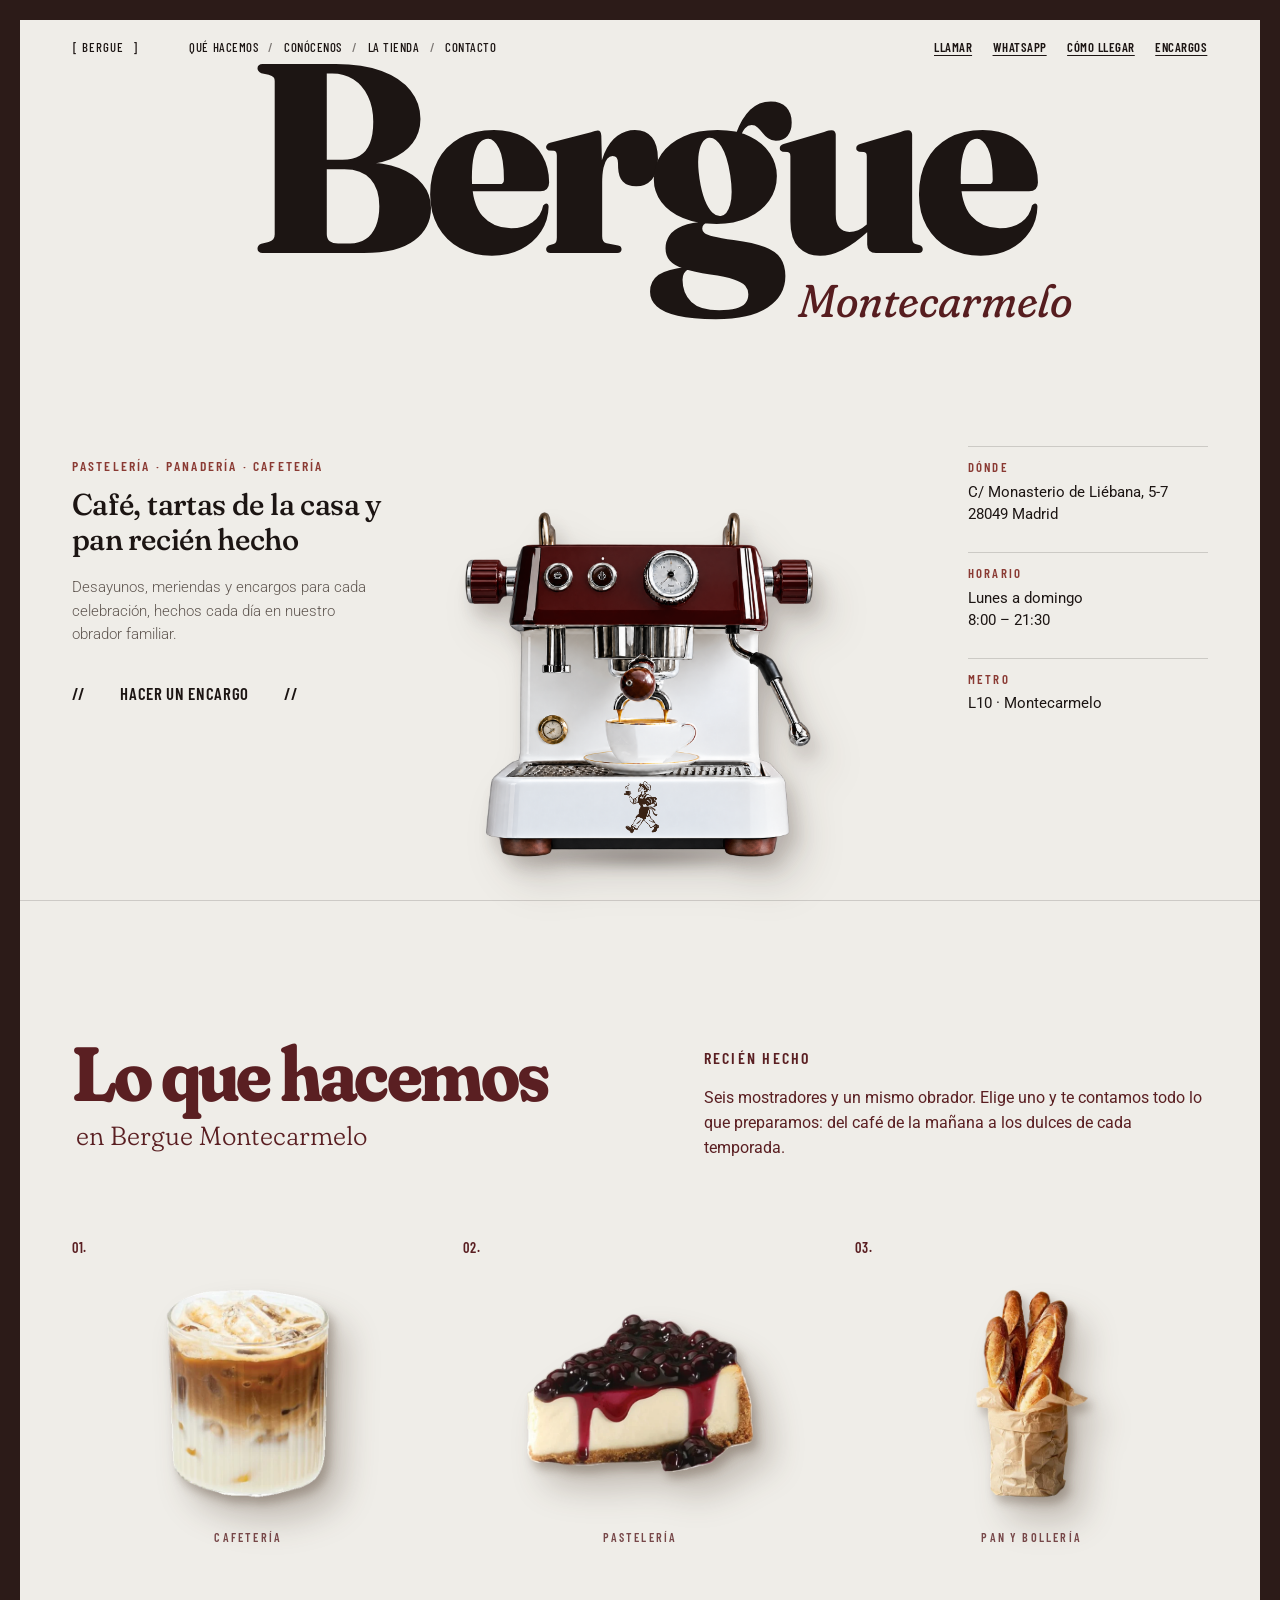
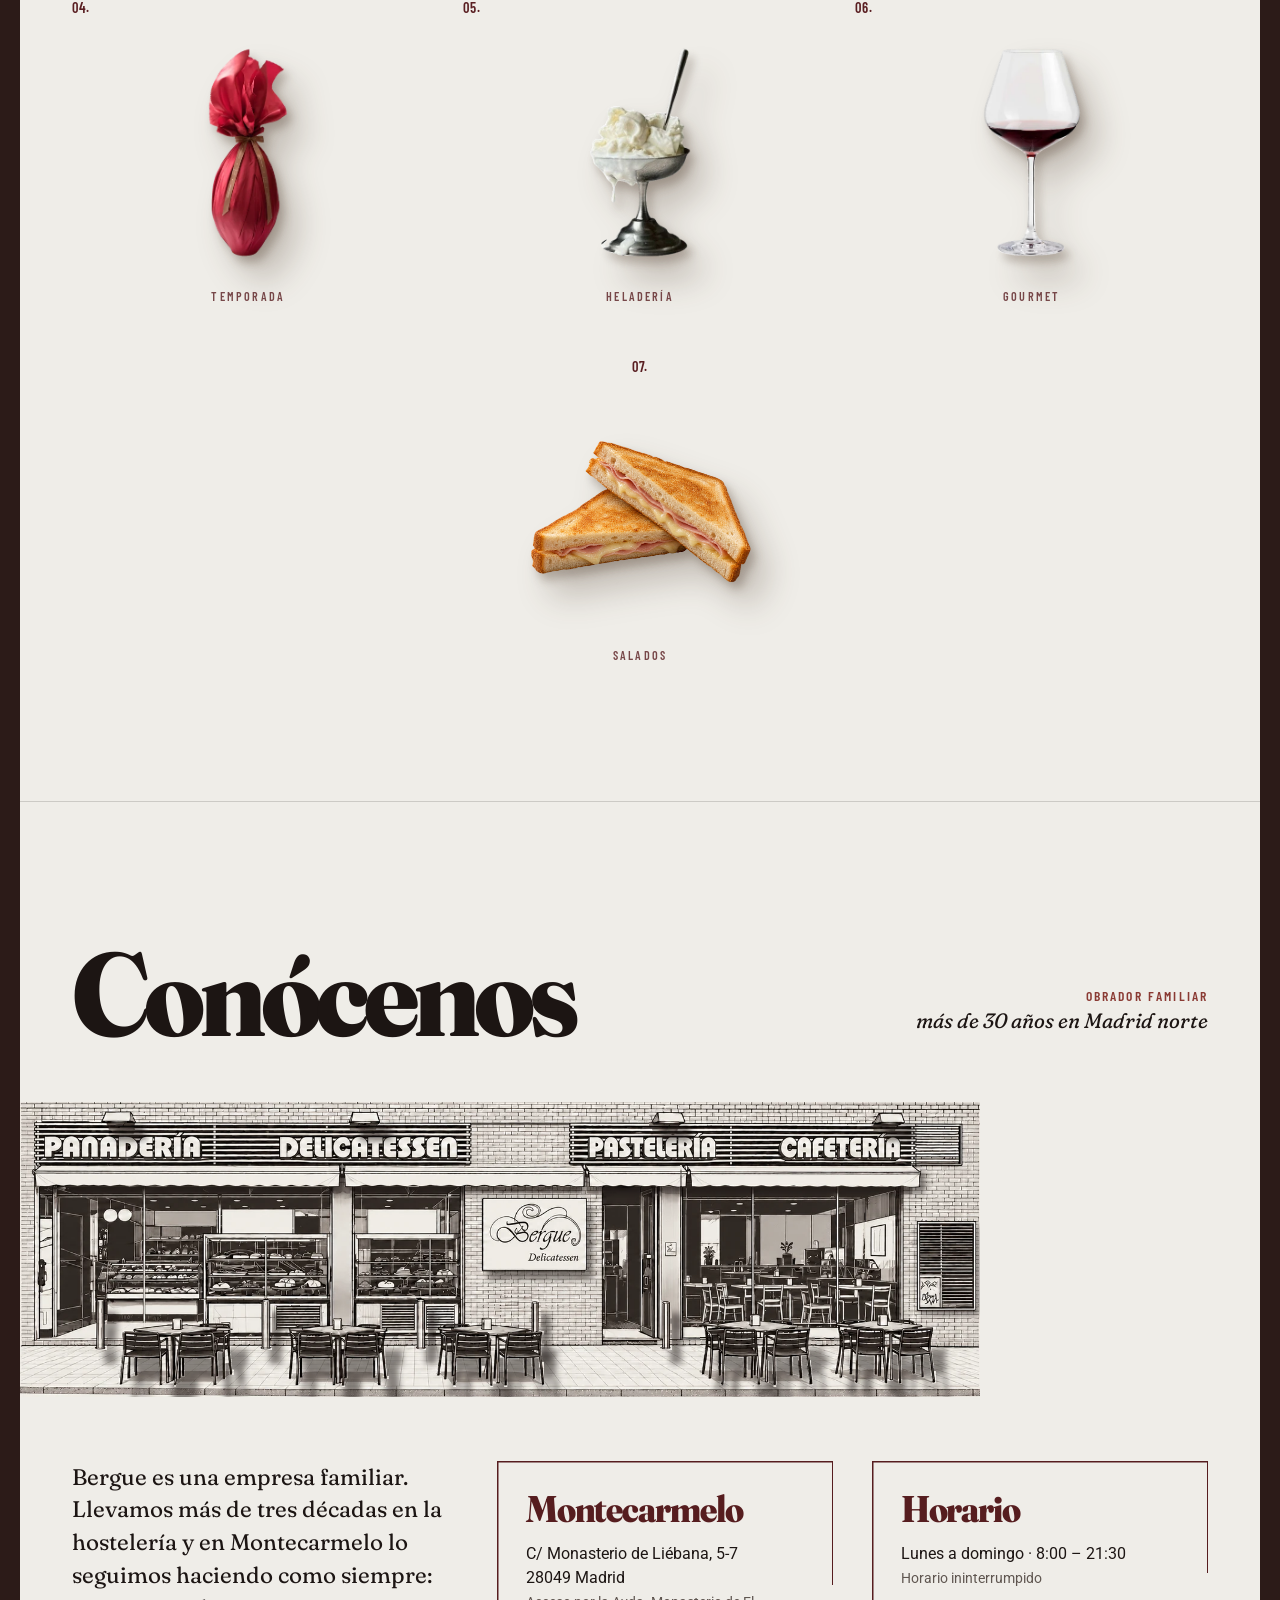
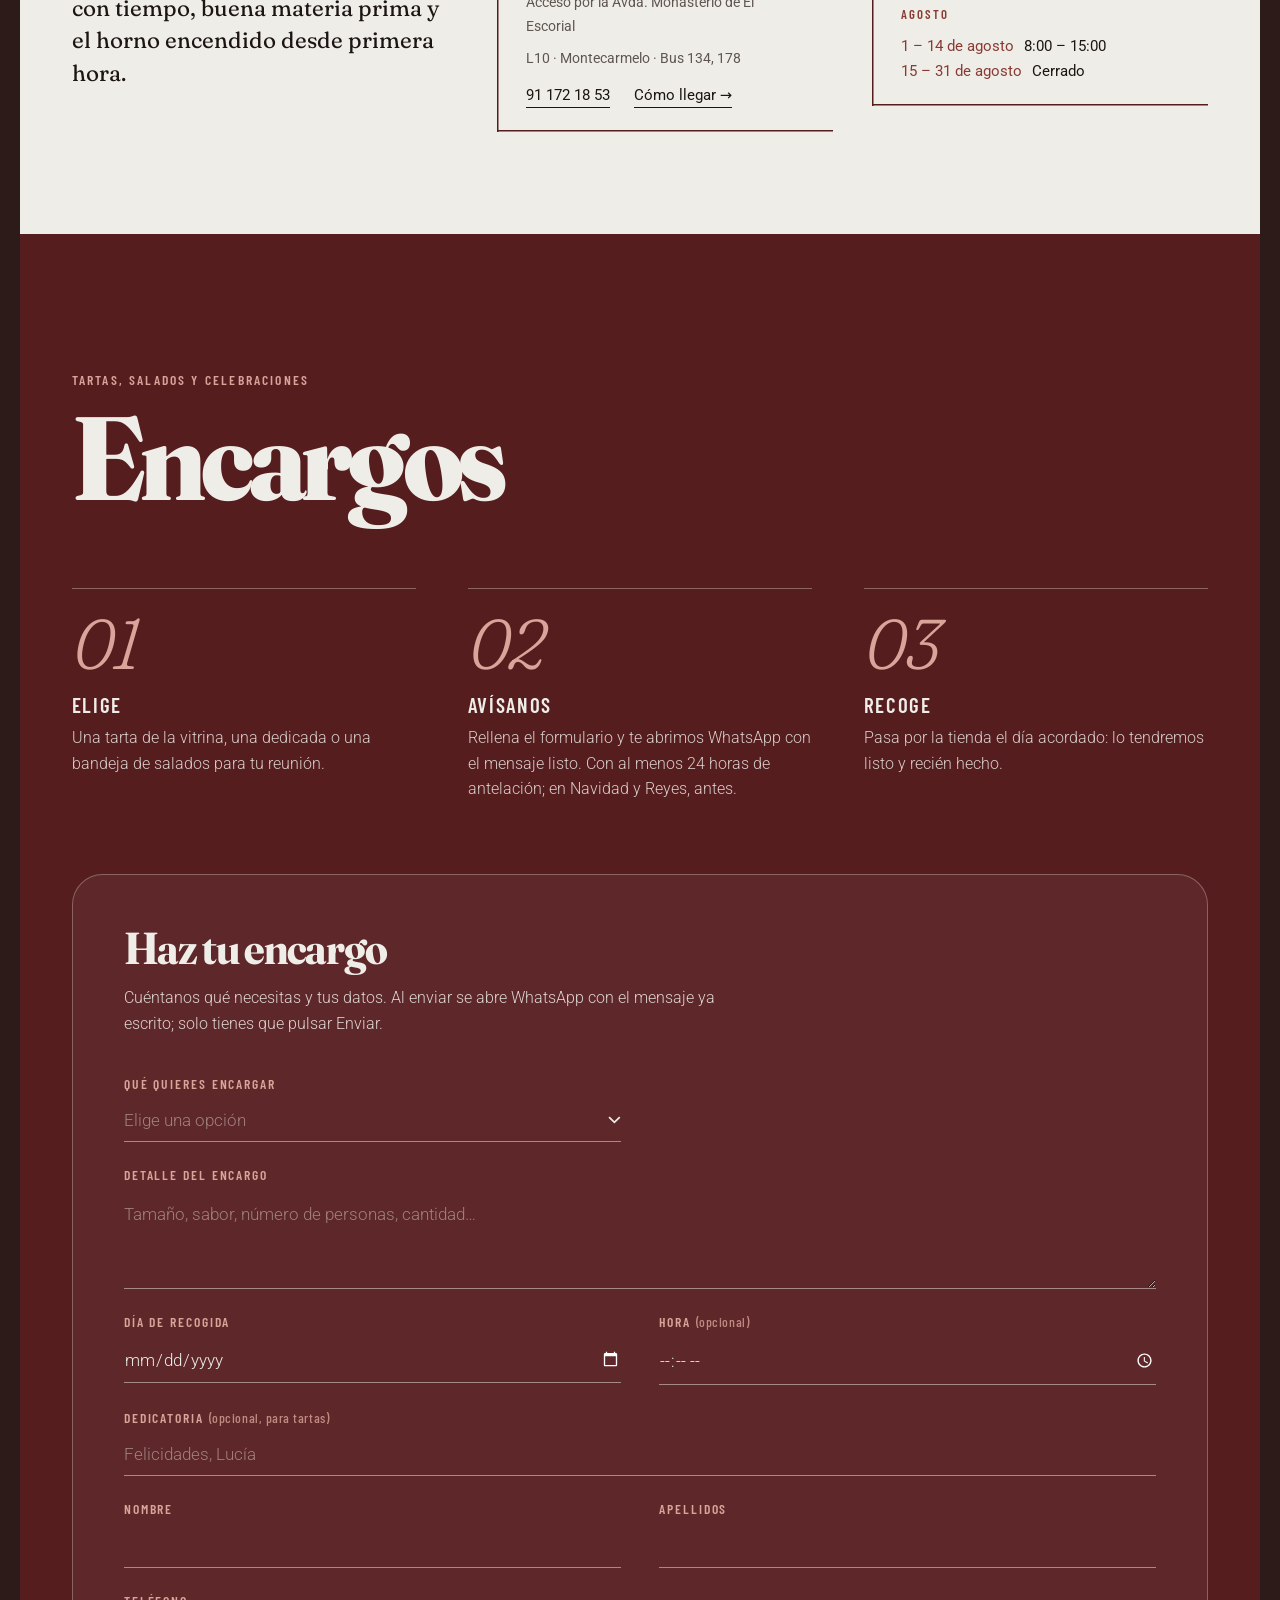
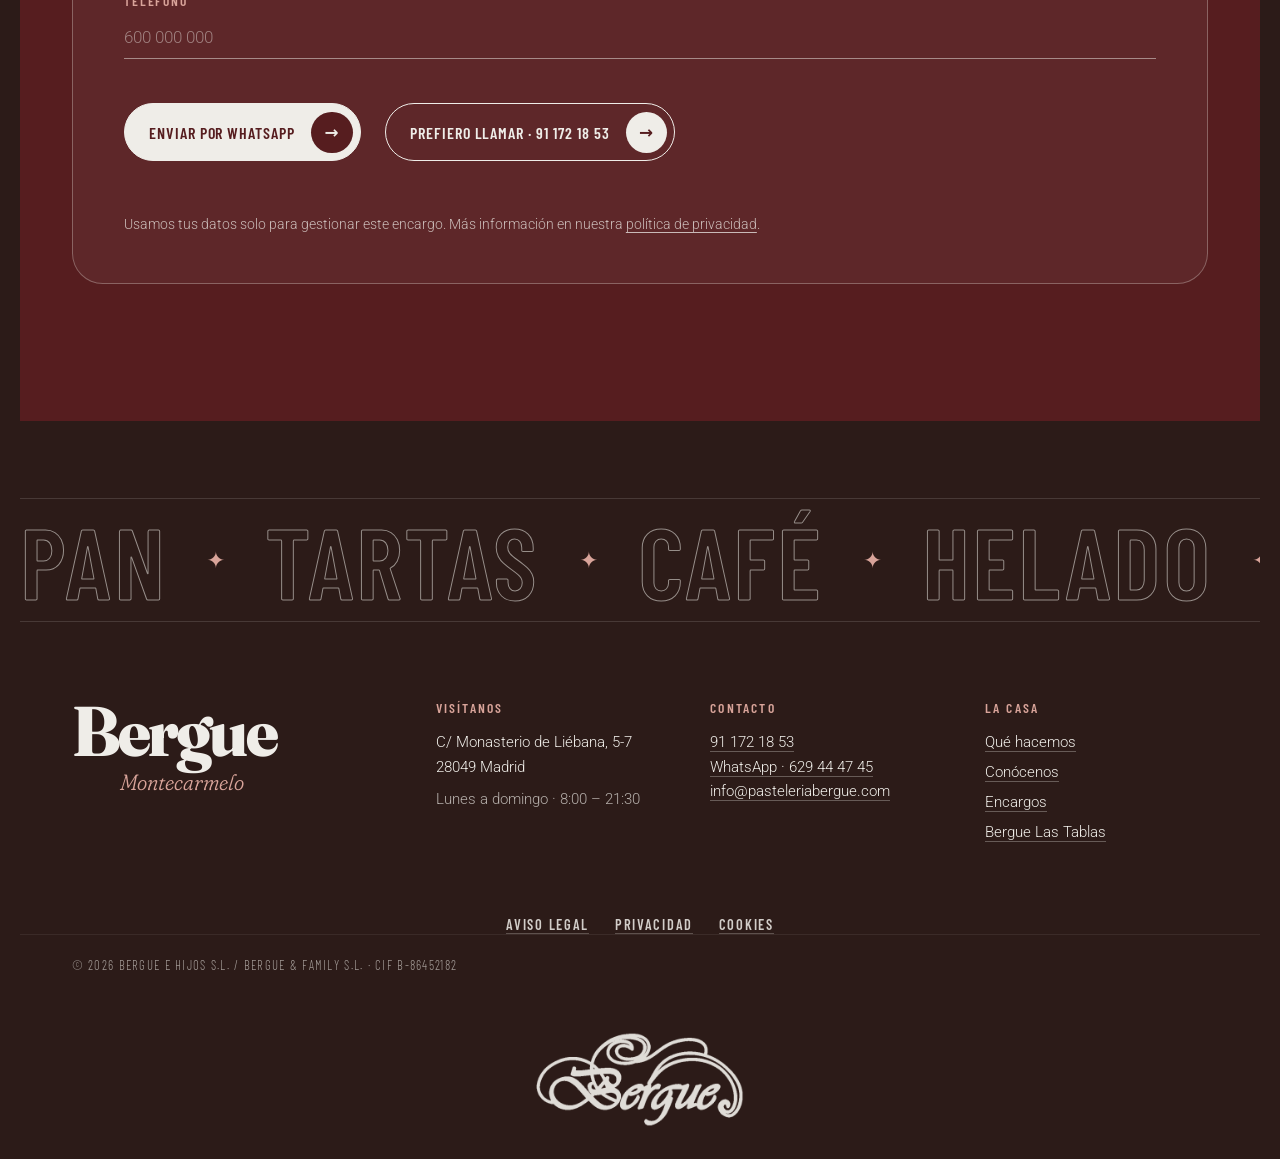
==== index.html @ f66f055c "fix: "Encargar →" en su propia línea para que no se solape con los nombres de la carta Co-Authored-B" ====
<!doctype html>
<html lang="es">
<head>
  <meta charset="utf-8" />
  <meta name="viewport" content="width=device-width, initial-scale=1, viewport-fit=cover" />
  <title>Bergue Montecarmelo · Pastelería, panadería y cafetería</title>
  <meta name="description" content="Pastelería, panadería y cafetería Bergue en Montecarmelo (Madrid). Café, tartas por encargo, heladería, salados y productos de temporada." />
  <meta name="theme-color" content="#2c1b18" />
  <link rel="icon" href="assets/favicon.svg" type="image/svg+xml" />
  <link rel="preload" as="image" href="assets/img/cafetera-mandos-finos.png" fetchpriority="high" />
  <link rel="preconnect" href="https://fonts.googleapis.com" />
  <link rel="preconnect" href="https://fonts.gstatic.com" crossorigin />
  <link href="https://fonts.googleapis.com/css2?family=Barlow+Condensed:wght@500;600&family=Fraunces:ital,opsz,wght,SOFT,WONK@0,9..144,300..900,0..100,0..1;1,9..144,300..900,0..100,0..1&family=Roboto:wght@300;400;500&display=swap" rel="stylesheet" />
  <link rel="stylesheet" href="css/base.css?v=37" />
  <link rel="stylesheet" href="css/hero.css?v=43" />
  <link rel="stylesheet" href="css/hero-cafetera.css?v=4" />
  <link rel="stylesheet" href="css/oferta.css?v=59" />
  <link rel="stylesheet" href="css/conocenos.css?v=37" />
  <link rel="stylesheet" href="css/pie.css?v=39" />
  <link rel="stylesheet" href="css/encargo.css?v=41" />
  <link rel="stylesheet" href="css/catalogos.css?v=1" />
  <meta property="og:type" content="website" />
  <meta property="og:locale" content="es_ES" />
  <meta property="og:title" content="Bergue Montecarmelo · Pastelería, panadería y cafetería" />
  <meta property="og:description" content="Pastelería, panadería y cafetería Bergue en Montecarmelo (Madrid). Café, tartas por encargo, heladería, salados y productos de temporada." />
  <meta property="og:site_name" content="Bergue Montecarmelo" />
  <script type="application/ld+json">{"@context":"https://schema.org","@type":"Bakery","name":"Bergue Montecarmelo","telephone":"+34911721853","address":{"@type":"PostalAddress","streetAddress":"Calle Monasterio de Liébana, 5-7","postalCode":"28049","addressLocality":"Madrid","addressCountry":"ES"},"openingHours":["Mo-Su 08:00-21:30"]}</script>
</head>
<body>
  <a class="saltar" href="#contenido">Saltar al contenido</a>

  <!-- Barra superior: al bajar se convierte en una cápsula de cristal (nav.js) -->
  <header class="cabecera" data-cabecera>
    <a class="cabecera__marca" href="#inicio" aria-label="Bergue Montecarmelo, inicio">
      <span class="cabecera__corchete" aria-hidden="true">[</span>
      Bergue<span class="cabecera__sede"> Montecarmelo</span>
      <span class="cabecera__corchete" aria-hidden="true">]</span>
    </a>

    <nav class="cabecera__nav" aria-label="Principal">
      <ul>
        <li><a href="#carta" data-enlace="carta">Qué hacemos</a></li>
        <li><a href="#conocenos" data-enlace="conocenos">Conócenos</a></li>
        <li><a href="#tienda" data-enlace="tienda">La tienda</a></li>
        <li><a href="#contacto" data-enlace="contacto">Contacto</a></li>
      </ul>
    </nav>

    <ul class="cabecera__acciones">
      <li><a href="tel:+34911721853">Llamar</a></li>
      <li class="cabecera__whatsapp"><a href="https://wa.me/34629444745" target="_blank" rel="noopener">WhatsApp</a></li>
      <li class="cabecera__llegar"><a href="https://www.google.com/maps/search/?api=1&amp;query=Calle+Monasterio+de+Li%C3%A9bana+5+28049+Madrid" target="_blank" rel="noopener">Cómo llegar</a></li>
      <li><a class="cabecera__encargo" href="#encargos">Encargos</a></li>
    </ul>
  </header>

  <div class="marco" id="inicio">
    <main id="contenido">
      <!-- Portada -->
      <section class="hero" aria-labelledby="hero-titulo" data-hero>
        <h1 class="hero__titulo" id="hero-titulo" aria-label="Bergue Montecarmelo">
          <span class="hero__marca" aria-hidden="true" data-titulo>Bergue</span>
          <span class="hero__sede" aria-hidden="true">Montecarmelo</span>
        </h1>

        <div class="hero__info">
          <p class="hero__seccion">Pastelería · Panadería · Cafetería</p>
          <h2 class="hero__nombre">Café, tartas de la casa y pan recién hecho</h2>
          <p class="hero__texto">Desayunos, meriendas y encargos para cada celebración, hechos cada día en nuestro obrador familiar.</p>
          <a class="hero__cta" href="#encargos">
            <span aria-hidden="true">//</span><span>Hacer un encargo</span><span aria-hidden="true">//</span>
          </a>
        </div>

        <figure class="hero__producto">
          <!-- La foto lleva la taza de espresso (generada con IA y pegada sobre la cafetera original). Encima, un vídeo en bucle
               recortado a la zona de la taza: el café cayendo de los dos picos y el humito -->
          <img class="hero__img" src="assets/img/cafetera-mandos-finos.png" width="1366" height="1152" fetchpriority="high" decoding="async"
               alt="Cafetera espresso sirviendo café en una taza pequeña de porcelana, con la firma Bergue en la base" />

          <!-- Es el contenedor que hero.js ya ajusta a la parte visible de la foto: dentro, todo va en porcentajes -->
          <div class="hero__vapor" aria-hidden="true">
            <video class="hero__cafe-video" src="assets/video/cafe.mp4" autoplay muted loop playsinline preload="auto" disablepictureinpicture></video>

            <!-- Controles de nueva construcción y firma de la casa sobre el esmalte. -->
            <svg class="hero__cafe" viewBox="0 0 1367 1151" focusable="false">
              <defs>
                <!-- Las zonas claras dejan pasar el esmalte; solo queda la tinta del dibujo. -->
                <filter id="marca-tinta" x="-1%" y="-1%" width="102%" height="102%" color-interpolation-filters="sRGB">
                  <feColorMatrix type="matrix" values="0 0 0 0 .22  0 0 0 0 .13  0 0 0 0 .075  -.55276 -1.85952 -.18772 2.6 -.2" />
                  <feComposite in2="SourceAlpha" operator="in" />
                </filter>
              </defs>
              <g class="cf-marca">
                <image href="assets/branding/bergue-panadero.png" x="588" y="869" width="200" height="200" filter="url(#marca-tinta)" />
              </g>
            </svg>
          </div>

          <span class="hero__sombra" aria-hidden="true"></span>
        </figure>

        <dl class="hero__datos">
          <div>
            <dt>Dónde</dt>
            <dd>C/ Monasterio de Liébana, 5-7<br />28049 Madrid</dd>
          </div>
          <div>
            <dt>Horario</dt>
            <dd>Lunes a domingo<br />8:00 – 21:30</dd>
          </div>
          <div>
            <dt>Metro</dt>
            <dd>L10 · Montecarmelo</dd>
          </div>
        </dl>

        <a class="hero__bajar" href="#carta" aria-label="Bajar a lo que hacemos">
          <span>Descubre</span>
          <svg viewBox="0 0 16 28" aria-hidden="true"><path d="M8 1v25M1 19l7 7 7-7" /></svg>
        </a>
      </section>

      <!-- Lo que hacemos: un cartel. Rejilla numerada de productos y, debajo, el texto y la
           carta del que esté elegido (oferta.js) -->
      <section class="oferta" id="carta" aria-labelledby="oferta-titulo" data-oferta>
        <header class="oferta__cabeza">
          <div>
            <h2 class="oferta__titulo" id="oferta-titulo">Lo que hacemos</h2>
            <p class="oferta__sub">en Bergue Montecarmelo</p>
          </div>
          <div class="oferta__intro">
            <p class="oferta__etiqueta">Recién hecho</p>
            <p>Seis mostradores y un mismo obrador. Elige uno y te contamos todo lo que preparamos: del café de la mañana a los dulces de cada temporada.</p>
          </div>
        </header>

        <!-- Rejilla de productos. Al elegir uno, los demás se desvanecen, él se queda en su sitio y su
             texto y su carta se colocan en las casillas libres (oferta.js) -->
        <div class="vitrina" role="group" aria-label="Lo que hacemos" data-vitrina></div>
      </section>
      <!-- Conócenos: la fachada a todo el ancho, con luz que sigue al ratón (conocenos.js) -->
      <section class="conocenos" id="conocenos" aria-labelledby="conocenos-titulo" data-conocenos>
        <!-- Contorno: líneas finas que se dibujan con el scroll (conocenos.js) -->
        <svg class="contorno" aria-hidden="true" data-contorno>
          <path pathLength="1000" data-tramo="arriba" />
          <path pathLength="1000" data-tramo="abajo" />
        </svg>
        <header class="conocenos__cabeza">
          <h2 class="titulo-seccion" id="conocenos-titulo">Conócenos</h2>
          <p class="conocenos__desde" data-reveal>Obrador familiar<br /><em>más de 30 años en Madrid norte</em></p>
        </header>

        <figure class="fachada" data-fachada>
          <span class="fachada__lienzo">
            <img class="fachada__img" src="assets/img/fachada/base.webp" width="1600" height="491" loading="lazy"
                 alt="Ilustración de la fachada de Bergue: panadería, delicatessen, pastelería y cafetería con terraza" />
            <!-- Sombras que se alejan del ratón y, encima, los objetos que las proyectan (conocenos.js) -->
            <span class="fachada__capa fachada__capa--sombras" aria-hidden="true" data-sombras></span>
            <span class="fachada__capa" aria-hidden="true" data-recortes></span>
          </span>
        </figure>

        <div class="conocenos__fila" id="tienda">
          <p class="conocenos__intro" data-reveal>
            Bergue es una empresa familiar. Llevamos más de tres décadas en la hostelería
            y en Montecarmelo lo seguimos haciendo como siempre: con tiempo, buena materia prima
            y el horno encendido desde primera hora.
          </p>

          <article class="recuadro" data-trazar>
            <h3 class="recuadro__titulo">Montecarmelo</h3>
            <p>C/ Monasterio de Liébana, 5-7<br />28049 Madrid<br /><span class="recuadro__nota">Acceso por la Avda. Monasterio de El Escorial</span></p>
            <p class="recuadro__nota">L10 · Montecarmelo · Bus 134, 178</p>
            <p class="recuadro__acciones">
              <a href="tel:+34911721853">91 172 18 53</a>
              <a href="https://www.google.com/maps/search/?api=1&amp;query=Calle+Monasterio+de+Li%C3%A9bana+5+28049+Madrid" target="_blank" rel="noopener">Cómo llegar →</a>
            </p>
          </article>

          <article class="recuadro" data-trazar style="--retraso: 0.25s">
            <h3 class="recuadro__titulo">Horario</h3>
            <p>Lunes a domingo · 8:00 – 21:30<br /><span class="recuadro__nota">Horario ininterrumpido</span></p>
            <!-- PENDIENTE: confirmar con el cliente el horario de agosto -->
            <p class="recuadro__etiqueta">Agosto</p>
            <ul class="recuadro__lista">
              <li><span>1 – 14 de agosto</span> 8:00 – 15:00</li>
              <li><span>15 – 31 de agosto</span> Cerrado</li>
            </ul>
          </article>
        </div>

      </section>

      <!-- Encargos -->
      <section class="encargos" id="encargos" aria-labelledby="encargos-titulo" data-oscuro>
        <div class="encargos__cabeza">
          <p class="etiqueta">Tartas, salados y celebraciones</p>
          <h2 class="titulo-seccion" id="encargos-titulo">Encargos</h2>
        </div>

        <ol class="pasos">
          <li class="paso" data-reveal>
            <span class="paso__num">01</span>
            <h3 class="paso__titulo">Elige</h3>
            <p>Una tarta de la vitrina, una dedicada o una bandeja de salados para tu reunión.</p>
          </li>
          <li class="paso" data-reveal style="--retraso: 0.12s">
            <span class="paso__num">02</span>
            <h3 class="paso__titulo">Avísanos</h3>
            <p>Rellena el formulario y te abrimos WhatsApp con el mensaje listo. Con al menos 24 horas de antelación; en Navidad y Reyes, antes.</p>
          </li>
          <li class="paso" data-reveal style="--retraso: 0.24s">
            <span class="paso__num">03</span>
            <h3 class="paso__titulo">Recoge</h3>
            <p>Pasa por la tienda el día acordado: lo tendremos listo y recién hecho.</p>
          </li>
        </ol>

        <form class="pedido" data-encargo novalidate aria-labelledby="pedido-titulo" data-reveal>
          <h3 class="pedido__titulo" id="pedido-titulo">Haz tu encargo</h3>
          <p class="pedido__intro">Cuéntanos qué necesitas y tus datos. Al enviar se abre WhatsApp con el mensaje ya escrito; solo tienes que pulsar Enviar.</p>

          <div class="pedido__rejilla">
            <div class="campo">
              <label for="p-tipo">Qué quieres encargar</label>
              <select id="p-tipo" name="tipo" data-campo required aria-describedby="e-tipo">
                <option value="">Elige una opción</option>
                <option value="tarta">Tarta</option>
                <option value="salados">Bandeja de salados</option>
                <option value="pan">Pan o bollería</option>
                <option value="temporada">Dulce de temporada</option>
                <option value="otro">Otro encargo</option>
              </select>
              <p class="campo__error" id="e-tipo" data-error="tipo" role="alert"></p>
            </div>

            <div class="campo campo--ancho">
              <label for="p-detalle">Detalle del encargo</label>
              <textarea id="p-detalle" name="detalle" rows="3" data-campo required maxlength="400" placeholder="Tamaño, sabor, número de personas, cantidad…" aria-describedby="e-detalle"></textarea>
              <p class="campo__error" id="e-detalle" data-error="detalle" role="alert"></p>
            </div>

            <div class="campo">
              <label for="p-fecha">Día de recogida</label>
              <input id="p-fecha" name="fecha" type="date" data-campo required aria-describedby="e-fecha" />
              <p class="campo__error" id="e-fecha" data-error="fecha" role="alert"></p>
            </div>

            <div class="campo">
              <label for="p-hora">Hora <span class="campo__opcional">(opcional)</span></label>
              <input id="p-hora" name="hora" type="time" min="08:00" max="21:30" step="900" data-campo />
            </div>

            <div class="campo campo--ancho">
              <label for="p-dedicatoria">Dedicatoria <span class="campo__opcional">(opcional, para tartas)</span></label>
              <input id="p-dedicatoria" name="dedicatoria" type="text" maxlength="80" data-campo placeholder="Felicidades, Lucía" />
            </div>

            <div class="campo">
              <label for="p-nombre">Nombre</label>
              <input id="p-nombre" name="nombre" type="text" autocomplete="given-name" data-campo required aria-describedby="e-nombre" />
              <p class="campo__error" id="e-nombre" data-error="nombre" role="alert"></p>
            </div>

            <div class="campo">
              <label for="p-apellidos">Apellidos</label>
              <input id="p-apellidos" name="apellidos" type="text" autocomplete="family-name" data-campo required aria-describedby="e-apellidos" />
              <p class="campo__error" id="e-apellidos" data-error="apellidos" role="alert"></p>
            </div>

            <div class="campo campo--ancho">
              <label for="p-telefono">Teléfono</label>
              <input id="p-telefono" name="telefono" type="tel" inputmode="tel" autocomplete="tel" data-campo required placeholder="600 000 000" aria-describedby="e-telefono" />
              <p class="campo__error" id="e-telefono" data-error="telefono" role="alert"></p>
            </div>
          </div>

          <div class="pedido__acciones">
            <button class="boton boton--lleno" type="submit">
              <span class="boton__texto">Enviar por WhatsApp</span>
              <span class="boton__icono" aria-hidden="true">→</span>
            </button>
            <a class="boton" href="tel:+34911721853">
              <span class="boton__texto">Prefiero llamar · 91 172 18 53</span>
              <span class="boton__icono" aria-hidden="true">→</span>
            </a>
          </div>
          <p class="pedido__estado" data-estado role="status" aria-live="polite"></p>
          <p class="pedido__privacidad">Usamos tus datos solo para gestionar este encargo. Más información en nuestra <a href="/privacidad/">política de privacidad</a>.</p>
        </form>
      </section>
    </main>
  </div>

  <!-- Pie: el marco oscuro se abre y se convierte en el pie -->
  <footer class="pie" id="contacto" data-oscuro>
    <div class="pie__cinta" aria-hidden="true">
      <div class="pie__pista">
        <span>Pan</span><i>✦</i><span>Tartas</span><i>✦</i><span>Café</span><i>✦</i><span>Helado</span><i>✦</i><span>Salados</span><i>✦</i><span>Temporada</span><i>✦</i>
        <span>Pan</span><i>✦</i><span>Tartas</span><i>✦</i><span>Café</span><i>✦</i><span>Helado</span><i>✦</i><span>Salados</span><i>✦</i><span>Temporada</span><i>✦</i>
      </div>
    </div>

    <div class="pie__rejilla">
      <div class="pie__marca">
        <p class="pie__bergue">Bergue</p>
        <p class="pie__sede">Montecarmelo</p>
      </div>

      <div>
        <h2 class="pie__titulo">Visítanos</h2>
        <p>C/ Monasterio de Liébana, 5-7<br />28049 Madrid</p>
        <p class="pie__suave">Lunes a domingo · 8:00 – 21:30</p>
      </div>

      <div>
        <h2 class="pie__titulo">Contacto</h2>
        <p><a href="tel:+34911721853">91 172 18 53</a><br /><a href="https://wa.me/34629444745" target="_blank" rel="noopener">WhatsApp · 629 44 47 45</a><br /><a href="mailto:info@pasteleriabergue.com">info@pasteleriabergue.com</a></p>
      </div>

      <nav aria-label="Secciones">
        <h2 class="pie__titulo">La casa</h2>
        <ul class="pie__enlaces">
          <li><a href="#carta">Qué hacemos</a></li>
          <li><a href="#conocenos">Conócenos</a></li>
          <li><a href="#encargos">Encargos</a></li>
          <li><a href="https://bergueandfamily.com/">Bergue Las Tablas</a></li>
        </ul>
      </nav>
    </div>

    <nav class="pie__avisos" aria-label="Información legal">
      <a href="/aviso-legal/">Aviso legal</a>
      <a href="/privacidad/">Privacidad</a>
      <a href="/cookies/">Cookies</a>
    </nav>
    <p class="pie__legal">© 2026 BERGUE E HIJOS S.L. / BERGUE &amp; FAMILY S.L. · CIF B-86452182</p>
    <div class="pie__firma"><span class="pie__logo" role="img" aria-label="Bergue"></span></div>
  </footer>

  <script type="module" src="js/hero.js?v=38"></script>
  <script type="module" src="js/pagina.js?v=37"></script>
  <script type="module" src="js/oferta.js?v=57"></script>
  <script type="module" src="js/conocenos.js?v=37"></script>
  <script type="module" src="js/encargo.js?v=41"></script>
<dialog class="reserva" aria-labelledby="pedido-titulo" data-reserva data-lenis-prevent>
  <button type="button" class="reserva__cerrar" aria-label="Cerrar" data-reserva-cerrar>×</button>
  <p class="reserva__producto" data-reserva-producto></p>
  <div data-reserva-hueco></div>
</dialog>

<dialog class="visor" aria-labelledby="visor-titulo" data-visor data-lenis-prevent>
  <header class="visor__cabeza">
    <h4 class="visor__titulo" id="visor-titulo" data-visor-titulo></h4>
    <p class="visor__pagina" aria-live="polite" data-visor-pagina></p>
    <button type="button" class="visor__modo" aria-pressed="false" data-visor-modo>Ver página completa</button>
    <a class="visor__pdf" href="#" download data-visor-pdf>Descargar PDF</a>
    <button type="button" class="visor__cerrar" aria-label="Cerrar catálogo" autofocus data-visor-cerrar>×</button>
  </header>

  <ol class="visor__miniaturas" data-visor-minis></ol>

  <div class="visor__zona">
    <div class="visor__hoja" data-visor-hoja>
      <img class="visor__img" alt="" data-visor-img />
    </div>
    <button type="button" class="visor__flecha visor__flecha--ant" aria-label="Página anterior" data-visor-ant>‹</button>
    <button type="button" class="visor__flecha visor__flecha--sig" aria-label="Página siguiente" data-visor-sig>›</button>
  </div>
</dialog>


<script type="application/json" id="catalogos-datos">[{"id":"tartas","titulo":"Carta de tartas","pdf":"assets/catalogos/tartas.pdf","paginas":["assets/catalogos/tartas/1.webp","assets/catalogos/tartas/2.webp","assets/catalogos/tartas/3.webp","assets/catalogos/tartas/4.webp","assets/catalogos/tartas/5.webp","assets/catalogos/tartas/6.webp","assets/catalogos/tartas/7.webp","assets/catalogos/tartas/8.webp","assets/catalogos/tartas/9.webp","assets/catalogos/tartas/10.webp","assets/catalogos/tartas/11.webp","assets/catalogos/tartas/12.webp","assets/catalogos/tartas/13.webp","assets/catalogos/tartas/14.webp","assets/catalogos/tartas/15.webp","assets/catalogos/tartas/16.webp","assets/catalogos/tartas/17.webp","assets/catalogos/tartas/18.webp","assets/catalogos/tartas/19.webp"]},{"id":"pasteles","titulo":"Carta de pasteles","pdf":"assets/catalogos/pasteles.pdf","paginas":["assets/catalogos/pasteles/1.webp","assets/catalogos/pasteles/2.webp","assets/catalogos/pasteles/3.webp"]},{"id":"pastas","titulo":"Pastas de té","pdf":"assets/catalogos/pastas.pdf","paginas":["assets/catalogos/pastas/1.webp","assets/catalogos/pastas/2.webp","assets/catalogos/pastas/3.webp"]}]</script>
<script type="module" src="js/catalogos.js?v=1"></script>
</body>
</html>
---- css/base.css ----
:root {
  /* Paleta Montecarmelo: papel, tinta y el burdeos de la cafetera */
  --papel: #efede8;
  --papel-hundido: #e5e2db;
  --tinta: #1c1513;
  --tinta-suave: #5f5650;
  --burdeos: #561d1f;
  --burdeos-claro: #8a3a33;
  --rosa-viejo: #d9a49a;
  --marco-color: #2c1b18;
  --linea: rgb(28 21 19 / 0.16);

  /* Tipografía: Fraunces como en Las Tablas; condensada para la navegación */
  --font-display: "Fraunces", "Times New Roman", serif;
  --font-condensada: "Barlow Condensed", "Arial Narrow", sans-serif;
  --font-body: "Roboto", system-ui, sans-serif;

  /* Escala tipográfica: cinco papeles y siempre la misma fuente para cada uno
     · display  (Fraunces 300): títulos de sección
     · titulo   (Fraunces 300): títulos dentro de una sección
     · acento   (Fraunces cursiva): frases y subtítulos
     · item     (Fraunces 400): nombres de productos
     · cuerpo   (Roboto 300): textos y descripciones
     · etiqueta (Barlow Condensed 600, mayúsculas): números, rótulos y navegación */
  --t-display: clamp(2.4rem, 1.5rem + 3vw, 4rem);
  --t-titulo: clamp(1.9rem, 1.3rem + 1.8vw, 2.9rem);
  --t-acento: clamp(1rem, 0.94rem + 0.2vw, 1.12rem);
  --t-item: 1.06rem;
  --t-cuerpo: 0.98rem;
  --t-descripcion: 0.84rem;
  --t-etiqueta: 0.76rem;

  --marco: clamp(0.5rem, 1.6vw, 1.75rem);
  --gutter: clamp(1.25rem, 4vw, 4.25rem);
  --alto-cabecera: 2.75rem;
  --espacio-seccion: clamp(5rem, 3rem + 7vw, 10rem);

  --dur-fast: 180ms;
  --dur: 450ms;
  --ease-out: cubic-bezier(0.16, 1, 0.3, 1);
  --ease-in-out: cubic-bezier(0.65, 0, 0.35, 1);
}

*,
*::before,
*::after {
  box-sizing: border-box;
}

html {
  scroll-behavior: smooth;
  /* Las anclas no quedan tapadas por la cápsula de navegación */
  scroll-padding-top: 5rem;
}

html,
body {
  margin: 0;
}

body {
  padding: var(--marco) var(--marco) 0;
  background: var(--marco-color);
  color: var(--tinta);
  font-family: var(--font-body);
  -webkit-font-smoothing: antialiased;
}

a {
  color: inherit;
}

button {
  font: inherit;
  color: inherit;
}

img {
  display: block;
  max-width: 100%;
  height: auto;
}

h1,
h2,
h3,
h4,
p,
figure {
  margin: 0;
}

.saltar {
  position: fixed;
  top: 0.5rem;
  left: 0.5rem;
  z-index: 300;
  padding: 0.6rem 1rem;
  background: var(--tinta);
  color: var(--papel);
  transform: translateY(-250%);
}

.saltar:focus {
  transform: none;
}

/* La web vive dentro de una lámina de papel enmarcada; la cabecera fija ocupa su
   franja superior */
.marco {
  padding-top: var(--alto-cabecera);
  background: var(--papel);
  overflow: hidden;
  /* clip: recorta igual, pero no se puede desplazar por código (scrollIntoView) */
  overflow: clip;
}

/* --- Cabecera: barra plana arriba, cápsula de cristal líquido al bajar --- */

.cabecera {
  position: fixed;
  top: var(--marco);
  left: var(--marco);
  right: var(--marco);
  z-index: 100;
  display: flex;
  align-items: center;
  gap: clamp(1rem, 4vw, 4rem);
  height: var(--alto-cabecera);
  padding: 0.6rem var(--gutter) 0;
  border: 1px solid transparent;
  border-radius: 0;
  font-family: var(--font-condensada);
  font-weight: 500;
  font-size: 0.8rem;
  letter-spacing: 0.04em;
  text-transform: uppercase;
  transition:
    top 650ms var(--ease-out),
    left 650ms var(--ease-out),
    right 650ms var(--ease-out),
    height 650ms var(--ease-out),
    padding 650ms var(--ease-out),
    border-radius 650ms var(--ease-out),
    background-color 400ms ease,
    border-color 400ms ease,
    box-shadow 400ms ease,
    color 300ms ease;
}

.cabecera.is-flotante {
  top: 0.75rem;
  left: max(0.75rem, calc((100vw - 62rem) / 2));
  right: max(0.75rem, calc((100vw - 62rem) / 2));
  height: 3.1rem;
  padding: 0 0.5rem 0 1.4rem;
  border-color: rgb(255 255 255 / 0.65);
  border-radius: 999px;
  background: linear-gradient(135deg, rgb(255 255 255 / 0.62), rgb(255 255 255 / 0.28) 55%, rgb(255 255 255 / 0.4));
  -webkit-backdrop-filter: blur(18px) saturate(180%);
  backdrop-filter: blur(18px) saturate(180%);
  box-shadow:
    inset 0 1px 0 rgb(255 255 255 / 0.95),
    inset 0 -1px 0 rgb(255 255 255 / 0.3),
    0 2px 6px rgb(28 21 19 / 0.06),
    0 18px 40px -16px rgb(28 21 19 / 0.4);
}

/* Sobre el pie oscuro, el cristal se tiñe para que el texto siga leyéndose */
.cabecera.is-flotante.sobre-oscuro {
  border-color: rgb(255 255 255 / 0.18);
  background: linear-gradient(135deg, rgb(44 27 24 / 0.55), rgb(44 27 24 / 0.35));
  box-shadow:
    inset 0 1px 0 rgb(255 255 255 / 0.22),
    0 18px 40px -16px rgb(0 0 0 / 0.6);
  color: var(--papel);
}

.cabecera ul {
  display: flex;
  margin: 0;
  padding: 0;
  list-style: none;
}

.cabecera a {
  text-decoration: none;
  transition: color var(--dur-fast);
}

.cabecera a:hover,
.cabecera a:focus-visible {
  color: var(--burdeos-claro);
}

.cabecera__marca {
  flex: none;
  display: flex;
  align-items: baseline;
  gap: 0.35em;
  letter-spacing: 0.08em;
}

/* "Montecarmelo" solo aparece en la cápsula */
.cabecera__sede {
  max-width: 0;
  overflow: hidden;
  font-family: var(--font-display);
  font-style: italic;
  font-weight: 400;
  font-size: 1.05em;
  letter-spacing: 0;
  text-transform: none;
  white-space: nowrap;
  color: var(--burdeos);
  opacity: 0;
  transition: max-width 650ms var(--ease-out), opacity 400ms ease;
}

.cabecera.is-flotante .cabecera__sede {
  max-width: 8em;
  opacity: 1;
}

.cabecera.sobre-oscuro .cabecera__sede {
  color: var(--rosa-viejo);
}

.cabecera__nav {
  flex: 1;
}

.cabecera__nav li + li::before {
  content: "/";
  margin: 0 0.8em;
  opacity: 0.55;
}

.cabecera__nav a[aria-current="true"] {
  color: var(--burdeos-claro);
}

.cabecera.sobre-oscuro .cabecera__nav a[aria-current="true"] {
  color: var(--rosa-viejo);
}

.cabecera__acciones {
  align-items: center;
  gap: clamp(0.9rem, 1.6vw, 1.5rem);
  font-weight: 600;
}

.cabecera__acciones a {
  text-decoration: underline;
  text-decoration-thickness: 1.25px;
  text-underline-offset: 0.25em;
}

/* En la cápsula, "Encargos" se convierte en botón */
.cabecera.is-flotante .cabecera__encargo {
  display: inline-block;
  padding: 0.55rem 1.1rem;
  border-radius: 999px;
  background: var(--tinta);
  color: var(--papel);
  text-decoration: none;
  transition: background-color var(--dur-fast);
}

.cabecera.is-flotante .cabecera__encargo:hover,
.cabecera.is-flotante .cabecera__encargo:focus-visible {
  background: var(--burdeos);
  color: var(--papel);
}

.cabecera.is-flotante.sobre-oscuro .cabecera__encargo {
  background: var(--papel);
  color: var(--tinta);
}

/* --- Piezas compartidas por las secciones --- */

.etiqueta {
  font-family: var(--font-condensada);
  font-weight: 600;
  font-size: 0.85rem;
  letter-spacing: 0.16em;
  text-transform: uppercase;
  color: var(--burdeos-claro);
}

.titulo-seccion {
  font-family: var(--font-display);
  font-weight: 800;
  font-size: clamp(3.4rem, 1rem + 8vw, 9rem);
  line-height: 0.9;
  letter-spacing: -0.045em;
  font-variation-settings: "opsz" 144, "SOFT" 30, "WONK" 0;
}

/* Botón en cápsula con la flecha dentro de un círculo.
   --boton-tinta: color del texto y del círculo · --boton-fondo: fondo y flecha */
.boton {
  --boton-tinta: var(--papel);
  --boton-fondo: transparent;
  display: inline-flex;
  align-items: center;
  gap: 1rem;
  padding: 0.45rem 0.45rem 0.45rem 1.5rem;
  border: 1px solid var(--boton-tinta);
  border-radius: 999px;
  background: var(--boton-fondo);
  color: var(--boton-tinta);
  font-family: var(--font-condensada);
  font-weight: 600;
  font-size: 1rem;
  letter-spacing: 0.06em;
  text-transform: uppercase;
  text-decoration: none;
  transition: background-color var(--dur-fast), color var(--dur-fast);
}

.boton__icono {
  display: grid;
  place-items: center;
  width: 2.6rem;
  aspect-ratio: 1;
  border-radius: 50%;
  background: var(--boton-tinta);
  color: var(--burdeos);
  font-family: var(--font-body);
  font-size: 1.05rem;
  transition: transform var(--dur) var(--ease-out);
}

.boton:hover .boton__icono,
.boton:focus-visible .boton__icono {
  transform: translateX(0.25rem) rotate(-45deg);
}

/* Aparición al entrar en pantalla (pagina.js); siempre activa */
[data-reveal] {
  opacity: 0;
  transform: translateY(1.5rem);
  transition:
    opacity 900ms var(--ease-out) var(--retraso, 0s),
    transform 1100ms var(--ease-out) var(--retraso, 0s);
}

[data-reveal].is-visible {
  opacity: 1;
  transform: none;
}

@keyframes rise {
  from {
    opacity: 0;
    transform: translateY(1rem);
  }
}

/* --- Cabecera en pantallas medianas y móvil --- */
@media (max-width: 1100px) {
  .cabecera__nav {
    display: none;
  }

  .cabecera {
    justify-content: space-between;
  }
}

@media (max-width: 680px) {
  .cabecera {
    font-size: 0.78rem;
  }

  .cabecera__llegar,
  .cabecera__whatsapp {
    display: none;
  }

  .cabecera.is-flotante {
    padding-left: 1.1rem;
  }

  .cabecera.is-flotante .cabecera__sede {
    max-width: 0;
    opacity: 0;
  }
}
---- css/hero.css ----
/* --- Portada: ocupa justo la pantalla; lo demás llega al hacer scroll --- */

.hero {
  position: relative;
  display: grid;
  grid-template-columns: minmax(0, 1fr) minmax(0, 1.35fr) minmax(0, 1fr);
  grid-template-rows: auto minmax(0, 1fr);
  grid-template-areas:
    "titulo titulo titulo"
    "info producto datos";
  column-gap: clamp(1rem, 3vw, 3rem);
  height: calc(100vh - var(--marco) - var(--alto-cabecera));
  height: calc(100svh - var(--marco) - var(--alto-cabecera));
  min-height: 30rem;
  padding: 0 var(--gutter) clamp(1rem, 3vh, 1.75rem);
}

/* "Bergue" grande y "Montecarmelo" más pequeño debajo, a la derecha.
   hero.js fija el font-size del h1 según el hueco disponible. */
.hero__titulo {
  grid-area: titulo;
  justify-self: center;
  position: relative;
  margin: -0.12em 0 0;
  padding-bottom: 0.16em;
  font-family: var(--font-display);
  font-weight: 800;
  line-height: 0.92;
  font-variation-settings: "opsz" 144, "SOFT" 30, "WONK" 0;
  white-space: nowrap;
}

.hero__marca {
  display: inline-block;
  letter-spacing: -0.04em;
}

.hero__marca > span {
  display: inline-block;
  animation: letra 1100ms var(--ease-out) both;
  animation-delay: calc(var(--i) * 60ms);
}

.hero__sede {
  position: absolute;
  /* Desplazado a la derecha para que la "M" quede fuera de la cola de la "g" */
  right: -0.9em;
  bottom: 0;
  font-size: 0.17em;
  font-style: italic;
  font-weight: 400;
  letter-spacing: 0;
  line-height: 1;
  color: var(--burdeos);
  font-variation-settings: "opsz" 72, "SOFT" 100, "WONK" 1;
  animation: sede 1300ms var(--ease-out) 600ms both;
}

/* Columna izquierda */
.hero__info {
  grid-area: info;
  align-self: center;
  max-width: 23rem;
  padding-bottom: 4vh;
  animation: rise 1100ms var(--ease-out) 500ms both;
}

.hero__seccion {
  margin: 0 0 0.9rem;
  font-family: var(--font-condensada);
  font-weight: 600;
  font-size: 0.85rem;
  letter-spacing: 0.16em;
  text-transform: uppercase;
  color: var(--burdeos-claro);
}

.hero__nombre {
  font-family: var(--font-display);
  font-weight: 500;
  font-size: clamp(1.5rem, 1rem + 1.1vw, 2.2rem);
  line-height: 1.15;
  letter-spacing: -0.01em;
  font-variation-settings: "opsz" 48, "SOFT" 50;
}

.hero__texto {
  margin-top: 1.2rem;
  font-size: 0.95rem;
  font-weight: 300;
  line-height: 1.55;
  color: var(--tinta-suave);
}

.hero__cta {
  display: inline-flex;
  gap: 2.2rem;
  margin-top: clamp(1.25rem, 4vh, 2.5rem);
  font-family: var(--font-condensada);
  font-weight: 600;
  font-size: 1.05rem;
  letter-spacing: 0.04em;
  text-transform: uppercase;
  text-decoration: none;
}

.hero__cta > span[aria-hidden] {
  transition: transform var(--dur) var(--ease-out);
}

.hero__cta:hover,
.hero__cta:focus-visible {
  color: var(--burdeos-claro);
}

.hero__cta:hover > span:first-child,
.hero__cta:focus-visible > span:first-child {
  transform: translateX(-0.5rem);
}

.hero__cta:hover > span:last-child,
.hero__cta:focus-visible > span:last-child {
  transform: translateX(0.5rem);
}

/* Centro: la cafetera, anclada abajo y adaptada al alto que quede */
.hero__producto {
  grid-area: producto;
  position: relative;
  min-height: 0;
}

.hero__img {
  position: absolute;
  inset: 0 0 0.6rem;
  z-index: 1;
  width: 100%;
  height: calc(100% - 0.6rem);
  object-fit: contain;
  object-position: 50% 100%;
  filter: drop-shadow(0.45rem 0.8rem 0.55rem rgb(44 27 24 / 0.18))
    drop-shadow(1rem 1.5rem 1.15rem rgb(44 27 24 / 0.14));
  user-select: none;
  -webkit-user-drag: none;
  animation: producto-entra 1300ms var(--ease-out) 300ms both;
}

/* Vapor discreto, situado sobre la taza dentro del área real de la imagen. */
.hero__vapor {
  position: absolute;
  z-index: 2;
  pointer-events: none;
  animation: producto-entra 1300ms var(--ease-out) 300ms both;
}

.hero__vapor i {
  position: absolute;
  left: 63%;
  top: 42%;
  width: 4%;
  height: 12%;
  border-radius: 50%;
  background: linear-gradient(to top, transparent, rgb(116 100 91 / 0.38) 38%, rgb(239 237 232 / 0.55) 72%, transparent);
  filter: blur(clamp(2px, 0.35vw, 5px));
  opacity: 0;
  transform-origin: center bottom;
  animation: vapor-subir 4.8s ease-out infinite;
}

.hero__vapor i:nth-child(2) { left: 66%; animation-delay: -1.6s; }
.hero__vapor i:nth-child(3) { left: 69%; animation-delay: -3.2s; }

@keyframes vapor-subir {
  0% { opacity: 0; transform: translateY(24%) scale(0.55); }
  25% { opacity: 0.7; }
  70% { opacity: 0.45; }
  100% { opacity: 0; transform: translate(-25%, -75%) scale(1.4); }
}

.hero__sombra {
  position: absolute;
  bottom: 0.2rem;
  left: 50%;
  width: 62%;
  height: 1.6rem;
  translate: -50% 0;
  border-radius: 50%;
  background: radial-gradient(closest-side, rgb(28 21 19 / 0.32), transparent);
  filter: blur(6px);
}

/* Derecha: datos de la tienda */
.hero__datos {
  grid-area: datos;
  align-self: center;
  justify-self: end;
  display: grid;
  gap: clamp(1rem, 3vh, 1.75rem);
  width: min(100%, 15rem);
  margin: 0;
  padding-bottom: 4vh;
  animation: rise 1100ms var(--ease-out) 700ms both;
}

.hero__datos > div {
  padding-top: 0.75rem;
  border-top: 1px solid var(--linea);
}

.hero__datos dt {
  font-family: var(--font-condensada);
  font-weight: 600;
  font-size: 0.8rem;
  letter-spacing: 0.16em;
  text-transform: uppercase;
  color: var(--burdeos-claro);
}

.hero__datos dd {
  margin: 0.35rem 0 0;
  font-size: 0.95rem;
  line-height: 1.45;
}

/* Invitación a bajar (solo en móvil) */
.hero__bajar {
  position: absolute;
  left: 50%;
  bottom: clamp(0.5rem, 1.6vh, 1rem);
  z-index: 2;
  display: none;
  flex-direction: column;
  align-items: center;
  gap: 0.35rem;
  translate: -50% 0;
  font-family: var(--font-condensada);
  font-weight: 600;
  font-size: 0.75rem;
  letter-spacing: 0.2em;
  text-transform: uppercase;
  text-decoration: none;
}

.hero__bajar svg {
  width: 0.75rem;
  fill: none;
  stroke: currentColor;
  stroke-width: 1.4;
  stroke-linecap: round;
  stroke-linejoin: round;
  animation: bajar 2.2s ease-in-out infinite;
}

.hero__bajar:hover,
.hero__bajar:focus-visible {
  color: var(--burdeos-claro);
}

@keyframes letra {
  from {
    opacity: 0;
    transform: translateY(0.3em);
  }
}

@keyframes sede {
  from {
    opacity: 0;
    clip-path: inset(0 100% 0 0);
  }
  to {
    opacity: 1;
    clip-path: inset(0 0 0 0);
  }
}

@keyframes producto-entra {
  from {
    opacity: 0;
    transform: translateY(4%) scale(0.95);
  }
}

@keyframes bajar {
  0%,
  100% {
    transform: translateY(0);
    opacity: 0.55;
  }
  50% {
    transform: translateY(5px);
    opacity: 1;
  }
}

/* Pantallas medianas: sin la columna de datos */
@media (max-width: 1100px) {
  .hero {
    grid-template-columns: minmax(0, 1fr) minmax(0, 1.3fr);
    grid-template-areas:
      "titulo titulo"
      "info producto";
  }

  .hero__datos {
    display: none;
  }
}

/* Móvil: una columna; la portada crece lo que necesite */
@media (max-width: 680px) {
  .hero {
    grid-template-columns: minmax(0, 1fr);
    grid-template-areas:
      "titulo"
      "producto"
      "info";
    grid-template-rows: auto minmax(13rem, 1fr) auto;
    height: auto;
    min-height: calc(100svh - var(--marco) - var(--alto-cabecera));
    padding: 1rem 1.25rem 4.3rem;
    row-gap: 0;
    background: radial-gradient(ellipse at 50% 36%, rgb(217 164 154 / 0.14), transparent 57%);
  }

  .hero__titulo {
    margin-top: 0;
    padding-bottom: 0.24em;
    z-index: 2;
  }

  .hero__sede { right: -0.05em; bottom: 0.05em; font-size: 0.21em; }

  .hero__producto {
    height: clamp(14rem, 34svh, 23rem);
    width: calc(100% + 1.5rem);
    margin: 0 -0.75rem;
  }

  .hero__img { object-position: 50% 100%; }
  .hero__sombra { bottom: 0; width: 70%; opacity: 0.55; }

  .hero__info {
    max-width: none;
    padding: 1.1rem 0 0;
    text-align: center;
  }

  .hero__seccion { font-size: 0.64rem; letter-spacing: 0.16em; margin-bottom: 0.75rem; }
  .hero__nombre { max-width: 21rem; margin-inline: auto; font-size: clamp(1.8rem, 7.2vw, 2.7rem); line-height: 1.05; text-wrap: balance; }

  .hero__texto {
    margin-inline: auto;
    max-width: 22rem;
    margin-top: 0.8rem;
    font-size: 0.88rem;
    line-height: 1.5;
  }

  .hero__cta {
    gap: 1.4rem;
    margin-top: 1.15rem;
    min-height: 44px;
    align-items: center;
    padding: 0.65rem 1.15rem;
    border: 1px solid var(--burdeos);
    border-radius: 999px;
    color: var(--burdeos);
    font-size: 0.9rem;
  }

  .hero__bajar {
    display: flex;
    font-size: 0.62rem;
    gap: 0.2rem;
    bottom: 0.7rem;
  }
}

/* La sede tiene su propia línea: nunca invade la cola de la g. */
@media (max-width: 680px) {
  .hero__titulo { display: flex; flex-direction: column; gap: .08em; padding-bottom: .14em; }
  .hero__marca { display: block; line-height: 1.08; }
  .hero__sede { position: static; align-self: flex-end; right: auto; bottom: auto; margin: 0 .1em .15em 0; font-size: .205em; line-height: 1.2; }
}
---- css/hero-cafetera.css ----
/* Portada de la cafetera: vídeo en bucle (café cayendo + humito) recortado a la zona de la taza, y la B de Bergue en la base.
   Todo va dentro de .hero__vapor, el contenedor que hero.js ya ajusta a la parte visible de la foto (1367 × 1151),
   así que las posiciones en % valen a cualquier tamaño. */

.hero__cafe-video {
  position: absolute;
  /* zona de la foto que cubre el vídeo: x 485–989, y 537–867 sobre 1367 × 1151 */
  left: 35.49%;
  top: 46.66%;
  width: 36.83%;
  height: 28.63%;
  display: block;
  object-fit: fill;
  /* bordes difuminados: el vídeo se funde con la foto, que es idéntica fuera de lo que se mueve */
  -webkit-mask-image: linear-gradient(to right, transparent 0, #000 9%, #000 91%, transparent 100%),
    linear-gradient(to bottom, transparent 0, #000 9%, #000 78%, transparent 100%);
  -webkit-mask-composite: source-in;
  mask-image: linear-gradient(to right, transparent 0, #000 9%, #000 91%, transparent 100%),
    linear-gradient(to bottom, transparent 0, #000 9%, #000 78%, transparent 100%);
  mask-composite: intersect;
}

.hero__cafe {
  position: absolute;
  inset: 0;
  width: 100%;
  height: 100%;
  overflow: visible;
}

/* Firma visible, del mismo carácter tipográfico que la web. */
.cf-marca { opacity: 1; mix-blend-mode: multiply; }
.cf-firma { font-family: var(--font-display); font-size: 112px; font-weight: 800; letter-spacing: -5px; font-variation-settings: "opsz" 144, "SOFT" 30, "WONK" 0; }
---- css/oferta.css ----
/* --- Lo que hacemos: un cartel sobre el papel de la portada, todo en una sola tinta.
   Rejilla de 3 × 2 productos. Al elegir uno, los demás se desvanecen, él se queda en su
   casilla y su texto y su carta se colocan en las casillas libres, según dónde esté.
   Tipografía según la escala de base.css --- */

html.is-oferta-abierta { overflow-anchor: none; }

.oferta {
  --tinta-cartel: #5a1f22;
  padding: var(--espacio-seccion) var(--gutter);
  border-top: 1px solid var(--linea);
  background: var(--papel);
  color: var(--tinta-cartel);
  position: relative;
  isolation: isolate;
  overflow: clip;
  overflow-anchor: none;
}

.oferta > * {
  width: min(100%, 72rem);
  margin-inline: auto;
}

/* Etiquetas: rótulos, números y datos */
.oferta__etiqueta,
.vitrina__num,
.vitrina__nombre,
.ficha__etiqueta,
.carta-lista__num,
.carta-lista__lado,
.ficha__encargo,
.ficha__paso,
.ficha__todos {
  font-family: var(--font-condensada);
  font-weight: 600;
  text-transform: uppercase;
}

/* --- Cabecera: título a la izquierda, presentación a la derecha --- */

.oferta__cabeza {
  display: grid;
  grid-template-columns: minmax(0, 1.1fr) minmax(0, 1fr);
  align-items: start;
  gap: 2rem clamp(2rem, 6vw, 6rem);
  transition: opacity 240ms ease;
}

.oferta.is-detalle .oferta__cabeza { opacity: 0; pointer-events: none; }

.oferta__titulo {
  font-family: var(--font-display);
  font-weight: 700;
  font-size: clamp(2.8rem, 1.6rem + 4vw, 5.2rem);
  line-height: 0.92;
  letter-spacing: -0.035em;
  font-variation-settings: "opsz" 144, "SOFT" 100, "WONK" 1;
}

.oferta__sub {
  margin: 0.6rem 0 0 0.15em;
  font-family: var(--font-display);
  font-weight: 300;
  font-size: clamp(1.25rem, 1rem + 0.8vw, 1.75rem);
  font-variation-settings: "opsz" 48, "SOFT" 100;
}

.oferta__intro {
  padding-top: 0.4rem;
  font-size: var(--t-cuerpo);
  line-height: 1.6;
}

.oferta__etiqueta {
  margin-bottom: 0.9rem;
  font-size: 1rem;
  letter-spacing: 0.14em;
}

/* --- La rejilla: productos y, al elegir uno, su ficha en las casillas libres.
   oferta.js fija --c y --r de cada producto, --celda (alto mínimo de fila, para que el
   elegido no se mueva) y data-pos (r1c1…r2c3) con la casilla del elegido --- */

.vitrina {
  --hueco-v: clamp(2rem, 4vw, 3.5rem);
  --hueco-h: clamp(1.25rem, 3vw, 2.5rem);
  display: grid;
  grid-template-columns: repeat(3, minmax(0, 1fr));
  grid-auto-rows: minmax(var(--celda, 0px), auto);
  gap: var(--hueco-v) var(--hueco-h);
  margin-top: clamp(3rem, 6vw, 5rem);
}

.vitrina__item {
  grid-column: var(--c);
  grid-row: var(--r);
  align-self: start;
  display: grid;
  width: 100%;
  padding: 0;
  border: 0;
  background: none;
  color: inherit;
  text-align: center;
  cursor: pointer;
  transition: opacity 520ms ease, transform 650ms var(--ease-out), filter 520ms ease;
}

.vitrina__num {
  justify-self: start;
  padding: 0.15rem 0;
  font-size: 0.9rem;
  letter-spacing: 0.06em;
  border-radius: 999px;
  transition: background-color 400ms ease, color 400ms ease, padding 400ms var(--ease-out);
}

.vitrina__foto {
  display: block;
  aspect-ratio: 1.35;
  padding: 7% 16% 5%;
}

/* Luz desde arriba a la izquierda: sombra proyectada hacia abajo a la derecha */
.vitrina__foto img {
  width: 100%;
  height: 100%;
  object-fit: contain;
  filter:
    drop-shadow(0.35rem 0.45rem 0.3rem rgb(60 38 20 / 0.28))
    drop-shadow(1.1rem 1.4rem 1rem rgb(60 38 20 / 0.24));
  transition: transform 700ms var(--ease-out), filter 700ms var(--ease-out);
  user-select: none;
  -webkit-user-drag: none;
}

.vitrina__nombre {
  margin-top: 0.6rem;
  font-size: var(--t-etiqueta);
  letter-spacing: 0.18em;
  opacity: 0.8;
  transition: opacity 400ms ease;
}

/* Al pasar, el producto se levanta y su sombra se aleja */
.vitrina:not(.is-abierta) .vitrina__item:hover .vitrina__foto img,
.vitrina__item:focus-visible .vitrina__foto img {
  transform: translate(-0.3rem, -0.5rem);
  filter:
    drop-shadow(0.5rem 0.65rem 0.45rem rgb(60 38 20 / 0.22))
    drop-shadow(1.6rem 2rem 1.4rem rgb(60 38 20 / 0.2));
}

.vitrina__item:focus-visible {
  outline: 2px solid var(--tinta-cartel);
  outline-offset: 6px;
  border-radius: 0.5rem;
}

/* Abierta: los demás productos se desvanecen; el elegido no se mueve */
.vitrina.is-abierta .vitrina__item:not(.is-elegido) {
  opacity: 0;
  filter: blur(6px);
  pointer-events: none;
}

.vitrina__item.is-elegido .vitrina__num {
  opacity: 0;
}

.vitrina__item.is-elegido { position: relative; z-index: 2; }
.vitrina__item.is-elegido:focus-visible { outline: none; }
.vitrina__item.is-elegido:focus-visible img { outline: 2px solid currentColor; outline-offset: 8px; border-radius: 0.5rem; }

.vitrina__item.is-elegido .vitrina__nombre {
  opacity: 0;
}

/* --- La ficha: dos bloques que se colocan en las casillas libres --- */

.ficha__sobre,
.ficha__carta {
  align-self: center;
  min-width: 0;
}

.ficha__sobre[hidden],
.ficha__carta[hidden] {
  display: none;
}

.ficha__etiqueta {
  display: flex;
  align-items: center;
  flex-wrap: wrap;
  gap: 0.5rem 1rem;
  margin-bottom: 1rem;
  font-size: 1rem;
  letter-spacing: 0.14em;
}

.ficha__todos,
.ficha__paso {
  padding: 0.2rem 0;
  border: 0;
  border-bottom: 1.5px solid currentColor;
  background: none;
  color: inherit;
  font-size: 0.8rem;
  letter-spacing: 0.12em;
  cursor: pointer;
  transition: opacity var(--dur-fast);
}

.ficha__todos:hover,
.ficha__todos:focus-visible,
.ficha__paso:hover,
.ficha__paso:focus-visible {
  opacity: 0.6;
}

.ficha__todos {
  display: inline-flex;
  align-items: center;
  gap: 0.65rem;
  min-height: 48px;
  padding: 0.45rem 0.8rem;
  border: 1.5px solid currentColor;
  border-radius: 999px;
  font-size: 1.15rem;
  letter-spacing: 0.08em;
}

.ficha__todos > span {
  font-family: sans-serif;
  font-size: 1.8rem;
  line-height: 1;
}

.ficha__titulo {
  font-family: var(--font-display);
  font-weight: 700;
  font-size: clamp(2rem, 1.4rem + 1.8vw, 3rem);
  line-height: 1;
  letter-spacing: -0.03em;
  font-variation-settings: "opsz" 144, "SOFT" 100, "WONK" 1;
}

.ficha__frase {
  margin-top: 0.5rem;
  font-family: var(--font-display);
  font-style: italic;
  font-size: var(--t-acento);
  font-variation-settings: "opsz" 24, "SOFT" 100, "WONK" 1;
}

.ficha__lead {
  max-width: 32rem;
  margin-top: 1.1rem;
  font-size: var(--t-cuerpo);
  line-height: 1.65;
}

.ficha__acciones {
  display: flex;
  flex-wrap: wrap;
  align-items: center;
  gap: 0.75rem 1.5rem;
  margin-top: 1.4rem;
}

.ficha__encargo {
  font-size: 0.9rem;
  letter-spacing: 0.12em;
  text-decoration: none;
  color: inherit;
  border-bottom: 1.5px solid currentColor;
  transition: opacity var(--dur-fast);
}

.ficha__encargo:hover,
.ficha__encargo:focus-visible {
  opacity: 0.65;
}

.ficha__pasos {
  display: flex;
  gap: 1rem;
}

/* La carta numerada, en tantas columnas como quepa en su zona (--cols) */
.carta-lista {
  columns: var(--cols, 2);
  column-gap: clamp(1.5rem, 3vw, 2.5rem);
  margin: 0;
  padding: 0;
  list-style: none;
}

.carta-lista li {
  position: relative;
  display: grid;
  grid-template-columns: 2.1rem minmax(0, 1fr) auto;
  align-items: baseline;
  column-gap: 0.4rem;
  padding: 0.38rem 0 0.42rem;
  border-bottom: 1px solid var(--linea);
  break-inside: avoid;
  transition: transform 220ms var(--ease-out), box-shadow 220ms ease, background-color 220ms ease;
}

@media (hover: hover) {
  .carta-lista li:hover {
    z-index: 2;
    transform: translateY(-5px) scale(1.025);
    background: var(--papel);
    box-shadow: 0 10px 18px -9px rgb(60 38 20 / 0.35);
  }
}

.carta-lista__num {
  grid-row: span 2;
  font-size: 0.9rem;
  letter-spacing: 0.04em;
}

.carta-lista__nombre {
  font-family: var(--font-display);
  font-weight: 500;
  font-size: var(--t-item);
  line-height: 1.3;
  font-variation-settings: "opsz" 24, "SOFT" 50;
}

.carta-lista__lado {
  font-size: 0.85rem;
  letter-spacing: 0.06em;
  white-space: nowrap;
}

.carta-lista__desc {
  grid-column: 2 / -1;
  font-size: var(--t-descripcion);
  line-height: 1.4;
  opacity: 0.7;
}

.ficha__nota {
  margin-top: 1rem;
  font-size: var(--t-descripcion);
  opacity: 0.7;
}

/* La foto ancla dos bloques independientes. Sus coordenadas se calculan al abrir. */
.vitrina { position: relative; }
.ficha__panel { display: contents; }
.ficha__panel[hidden] { display: none; }
.ficha__panel > .ficha__sobre,
.ficha__panel > .ficha__carta {
  position: absolute;
  z-index: 3;
  min-width: 0;
}
.ficha__panel .ficha__titulo { font-size: clamp(2rem, 3.3vw, 3rem); text-wrap: balance; }
.ficha__panel .ficha__frase { font-size: 1.1rem; line-height: 1.4; }
.ficha__panel .ficha__lead { margin-top: 0.8rem; font-size: 1rem; line-height: 1.5; max-width: none; text-wrap: pretty; }
.ficha__panel .ficha__acciones { margin-top: 1rem; }
.ficha__panel .carta-lista { columns: var(--columnas-carta, 2); column-gap: 1.5rem; }
.ficha__panel .carta-lista__nombre { font-size: 1.05rem; }
.ficha__panel .carta-lista__desc { font-size: 0.85rem; }
.ficha__panel .carta-lista__lado { white-space: normal; }
.ficha__panel .ficha__nota { margin-top: 0.6rem; }
.ficha__panel .ficha__etiqueta { margin-bottom: 0.75rem; }
.ficha__panel .ficha__cab > .ficha__etiqueta { margin-top: 1rem; }
.ficha__sobre[data-alineacion="end"] { text-align: right; }
.ficha__sobre[data-alineacion="end"] :is(.ficha__etiqueta, .ficha__acciones) { justify-content: flex-end; }
.ficha__sobre[data-alineacion="center"] { text-align: center; }
.ficha__sobre[data-alineacion="center"] :is(.ficha__etiqueta, .ficha__acciones) { justify-content: center; }
.oferta__reserva { height: 0; pointer-events: none; }
.ficha__hueco-movil,
.ficha__volver-movil { display: none; }

/* Galería de cada servicio, después de su ficha y dentro de la misma sección. */
.muestra {
  margin-top: clamp(2.5rem, 5vw, 4.5rem);
  scroll-margin-top: 5.5rem;
}
.muestra[hidden] { display: none; }
.muestra__cab {
  display: flex;
  justify-content: space-between;
  align-items: end;
  gap: 1rem;
  padding-top: 1.2rem;
  border-top: 1px solid var(--tinta-cartel);
}
.muestra__etiqueta,
.muestra__foto figcaption {
  font-family: var(--font-condensada);
  font-size: 0.85rem;
  font-weight: 600;
  letter-spacing: 0.11em;
  text-transform: uppercase;
}
.muestra__titulo {
  margin-top: 0.4rem;
  font-family: var(--font-display);
  font-size: clamp(2rem, 3.2vw, 3.2rem);
  line-height: 1;
  letter-spacing: -0.03em;
}
.muestra__controles { display: flex; gap: 0.5rem; }
.muestra__controles[hidden] { display: none; }
.muestra__controles button {
  width: 2.8rem;
  height: 2.8rem;
  border: 1px solid currentColor;
  border-radius: 50%;
  background: transparent;
  color: inherit;
  font-size: 1.4rem;
  line-height: 1;
  cursor: pointer;
  transition: background-color 180ms ease, color 180ms ease;
}
.muestra__controles button:hover,
.muestra__controles button:focus-visible { background: var(--tinta-cartel); color: var(--papel); }
.muestra__controles button:disabled { opacity: 0.3; cursor: default; }
.muestra__controles button:disabled:hover { background: transparent; color: inherit; }
.muestra__pista {
  display: grid;
  grid-auto-flow: column;
  grid-auto-columns: min(32%, 24rem);
  gap: clamp(0.8rem, 1.5vw, 1.3rem);
  margin-top: 1.5rem;
  padding-bottom: 1rem;
  overflow-x: auto;
  overscroll-behavior-inline: contain;
  scroll-snap-type: x mandatory;
  scrollbar-width: thin;
  scrollbar-color: var(--tinta-cartel) transparent;
}
.muestra__pista:focus-visible { outline: 2px solid currentColor; outline-offset: 4px; }
.muestra__foto { min-width: 0; scroll-snap-align: start; }
.muestra__marco {
  aspect-ratio: 4 / 3;
  overflow: hidden;
  background: var(--papel-hundido);
}
.muestra__marco img { width: 100%; height: 100%; object-fit: cover; }
.muestra__foto--ilustracion .muestra__marco img { object-fit: contain; }
.muestra__foto figcaption {
  display: flex;
  align-items: baseline;
  gap: 0.75rem;
  margin-top: 0.65rem;
  line-height: 1.35;
}
.muestra__foto figcaption span:first-child { opacity: 0.65; white-space: nowrap; }

@media (max-width: 860px) {
  .oferta__cabeza { grid-template-columns: 1fr; }
  .vitrina { grid-template-columns: repeat(2, minmax(0, 1fr)); grid-auto-rows: auto; }
  .vitrina__item { grid-column: auto; grid-row: auto; }
  .muestra__pista { grid-auto-columns: min(78%, 22rem); }

  /* La rejilla y todos sus productos conservan sus dimensiones al abrir. */
  .ficha__panel > .ficha__sobre { display: flow-root; }
  .ficha__hueco-movil { display: block; pointer-events: none; }
  .ficha__panel .ficha__titulo { font-size: clamp(1.6rem, 6vw, 2.7rem); text-wrap: initial; }
  .ficha__panel .ficha__frase { font-size: 0.95rem; line-height: 1.4; }
  .ficha__panel .ficha__lead { font-size: 0.95rem; line-height: 1.65; text-wrap: initial; }
  .ficha__panel .ficha__cab > .ficha__etiqueta { display: none; }
  .ficha__volver-movil { display: block; clear: both; padding-top: 1rem; }
  .ficha__panel .ficha__todos { min-height: 44px; font-size: 0.95rem; }
  .ficha__panel .ficha__acciones { clear: both; gap: 1rem; }
  .ficha__panel .ficha__paso { min-height: 44px; }
  .ficha__panel > .ficha__carta { padding-top: 1.2rem; border-top: 1px solid var(--tinta-cartel); }
  .ficha__panel .carta-lista { columns: 1; }
  .ficha__panel .carta-lista li { padding-block: 0.65rem; }
}

/* Decoración y marcos de las fichas: solo versión móvil. */
@media (max-width: 860px) {
  .ficha__texto-escritorio { display: none; }
  .ficha__texto-movil { display: inline; }
  .ficha__panel .ficha__hueco-movil { display: none; }
  .ficha__panel .ficha__cab,
  .ficha__panel .ficha__lead { width: calc(100% - var(--zona-producto)); }
  .ficha__sobre[data-lado="izquierda"] .ficha__cab,
  .ficha__sobre[data-lado="izquierda"] .ficha__lead { margin-left: auto; margin-right: 0; }
  .ficha__sobre[data-lado="derecha"] .ficha__cab,
  .ficha__sobre[data-lado="derecha"] .ficha__lead { margin-right: auto; margin-left: 0; }
  .ficha__panel .ficha__titulo { font-size: clamp(1.45rem, 6vw, 1.85rem); line-height: 1.08; text-wrap: balance; }
  .ficha__panel .ficha__frase { font-size: clamp(.86rem, 3.6vw, 1rem); line-height: 1.45; text-wrap: balance; }
  .ficha__panel .ficha__lead { margin-top: 1rem; font-size: clamp(.875rem, 3.65vw, 1rem); line-height: 1.6; text-align: left; text-wrap: pretty; hyphens: auto; }
  .ficha__panel .ficha__volver-movil { padding-top: 1.25rem; }
  .ficha__panel .ficha__acciones { display: grid; grid-template-columns: 1fr; gap: .85rem; margin-top: 1.1rem; }
  .ficha__panel .ficha__ver-fotos,
  .ficha__panel .ficha__encargo { justify-self: start; }
  .ficha__panel .ficha__pasos { display: grid; grid-template-columns: repeat(2, minmax(0, 1fr)); gap: 1rem; width: 100%; }
  .ficha__panel .ficha__pasos .ficha__paso { text-align: left; padding-block: .65rem; font-size: .75rem; letter-spacing: .09em; }
  .ficha__panel .ficha__pasos .ficha__paso:last-child { text-align: right; }
  .ficha__panel > .ficha__carta { border-top: 0; padding-top: .5rem; }
}


.ficha__texto-movil { display: none; }
.ficha__reclamo, .ficha__reclamo[hidden] { display: none; }
@media (max-width: 860px) {
  .ficha__texto-movil { display: inline; }
  .ficha__reclamo:not([hidden]) { display: flex; }
  .ficha__reclamo { position: absolute; z-index: 0; flex-direction: column; justify-content: center; align-items: center; gap: 1rem; margin: 0; padding: .5rem .8rem; text-align: center; pointer-events: none; color: var(--tinta-cartel); }
  .ficha__reclamo-texto { max-width: 22ch; font-family: var(--font-display); font-weight: 400; font-style: italic; font-size: var(--tamano-reclamo, 1.8rem); line-height: 1.15; letter-spacing: -.025em; text-wrap: balance; }
  .ficha__reclamo-etiqueta { font-family: var(--font-condensada); font-size: .64rem; font-weight: 600; letter-spacing: .17em; text-transform: uppercase; opacity: .7; }
}

/* Cartas con portadas y páginas visibles. */
.ficha__catalogos {display:grid;grid-template-columns:repeat(3,minmax(0,1fr));gap:1.1rem;margin:0 0 2rem;padding:.5rem .5rem 0;}
.ficha__catalogos button {display:flex;flex-direction:column;gap:.65rem;align-items:start;border:0;padding:0;background:none;color:inherit;text-align:left;font-family:var(--font-display);font-size:1.05rem;line-height:1.2;cursor:pointer;min-width:0;}
.catalogo__hojas {display:block;position:relative;width:100%;aspect-ratio:440/622;margin-bottom:.5rem;}
.catalogo__hojas img {position:absolute;inset:0;width:100%;height:100%;object-fit:contain;box-shadow:0 6px 16px #301c1922;transition:transform 300ms ease;}
.catalogo__interior {transform:translate(5px,3px) rotate(4deg);}
.ficha__catalogos button:hover .catalogo__portada {transform:rotate(-4deg);}
.ficha__catalogos button:focus-visible {outline:2px solid currentColor;outline-offset:6px;}
.ficha__catalogo-tipo {font-family:var(--font-condensada);font-size:.7rem;text-transform:uppercase;letter-spacing:.05em;}
@media(max-width:440px){.ficha__catalogos{gap:.8rem}.ficha__catalogos button{font-size:.9rem}.ficha__catalogo-tipo{font-size:.65rem}}
@media(prefers-reduced-motion:reduce){.catalogo__hojas img{transition:none}.visor[open]{animation:none}}

/* Subcategorías discretas para recorrer mejor cada carta. */
.carta-grupo {margin-top:1.6rem;break-inside:avoid-column;}
.carta-grupo__titulo {margin:0 0 .65rem;padding-top:.8rem;border-top:1px solid currentColor;font-family:var(--font-condensada);font-size:.85rem;font-weight:600;letter-spacing:.1em;text-transform:uppercase;text-align:left;}
@media(max-width:860px){.vitrina #vitrina-salados{grid-column:1 / -1;width:calc((100% - var(--hueco-h))/2);justify-self:center;}}

#vitrina-salados .vitrina__num {justify-self:center;}

/* Lectura cómoda en las fichas de móvil: título junto al producto, descripción a todo el ancho. */
@media (max-width: 860px) {
  .ficha__panel .ficha__cab {min-height:var(--alto-producto);box-sizing:border-box;}
  .ficha__panel .ficha__titulo {font-size:clamp(1.8rem,7.5vw,2.4rem);line-height:1.1;letter-spacing:-.025em;}
  .ficha__panel .ficha__frase {margin-top:.75rem;font-size:clamp(1rem,4.3vw,1.25rem);line-height:1.4;}
  .ficha__panel .ficha__lead {width:100%;max-width:38ch;margin:1.25rem 0 0;font-size:clamp(1.05rem,4.5vw,1.2rem);line-height:1.65;hyphens:none;word-break:normal;overflow-wrap:normal;text-wrap:pretty;}
  .ficha__panel .ficha__volver-movil {padding-top:1.15rem;}
  .ficha__panel .ficha__acciones {margin-top:.9rem;gap:.75rem;}
  .ficha__panel .ficha__pasos .ficha__paso {font-size:.875rem;letter-spacing:.06em;}
  .ficha__panel .carta-lista__nombre {font-size:clamp(1.15rem,4.7vw,1.35rem);line-height:1.35;}
  .ficha__panel .carta-lista__desc,.ficha__panel .ficha__nota {font-size:.95rem;line-height:1.55;}
  .ficha__panel .carta-grupo__titulo {font-size:.95rem;letter-spacing:.08em;}
}

/* Mostradores con encargo (Pastelería, Temporada, Salados): cada dulce se levanta sobre los demás.
   Al pasar el ratón sube, se pone encima del papel y su sombra cae sobre los de arriba y abajo;
   al pulsarlo se rellena el encargo y se baja al formulario. */
.carta-lista li.carta-encargo {
  --levanta: 0.7rem;
  margin-inline: calc(-1 * var(--levanta));
  padding-inline: var(--levanta);
  border-radius: 0.7rem;
  cursor: pointer;
}

@media (hover: hover) {
  .carta-lista li.carta-encargo:hover {
    transform: translateY(-4px) scale(1.035);
    background: #f7f5f1;
    box-shadow:
      0 1px 2px rgb(70 22 24 / 0.18),
      0 10px 22px -6px rgb(70 22 24 / 0.38),
      0 26px 38px -16px rgb(70 22 24 / 0.3);
  }

  /* El resto retrocede un poco para dar sensación de profundidad */
  .carta-lista:has(li.carta-encargo:hover) li:not(:hover) {
    opacity: 0.62;
  }
}

.carta-lista li.carta-encargo:focus-visible {
  outline: 2px solid var(--burdeos-claro);
  outline-offset: 2px;
  z-index: 3;
  transform: translateY(-4px) scale(1.035);
  background: #f7f5f1;
  box-shadow: 0 10px 22px -6px rgb(70 22 24 / 0.38), 0 26px 38px -16px rgb(70 22 24 / 0.3);
}

.carta-lista li.carta-encargo:active {
  transform: translateY(-1px) scale(1.02);
}

.carta-lista li {
  transition: transform 220ms var(--ease-out), box-shadow 220ms ease, background-color 220ms ease, opacity 220ms ease;
}

/* "Encargar →": una línea propia bajo cada dulce. Va en el flujo (nunca se solapa con el nombre,
   por estrecha que sea la columna) y se refuerza al pasar el ratón. */
.carta-lista__ir {
  order: 2;
  grid-column: 2 / -1;
  justify-self: start;
  margin-top: 0.15rem;
  font-family: var(--font-condensada);
  font-weight: 600;
  font-size: 0.8rem;
  letter-spacing: 0.08em;
  text-transform: uppercase;
  color: var(--burdeos-claro);
  opacity: 0.6;
  transition: opacity 0.2s ease, transform 0.3s var(--ease-out);
}

.carta-encargo:hover .carta-lista__ir,
.carta-encargo:focus-visible .carta-lista__ir {
  opacity: 1;
  transform: translateX(4px);
}

@media (prefers-reduced-motion: reduce) {
  .carta-lista li,
  .carta-lista__ir { transition: none; }
}

/* Nombres largos: nunca se salen de su columna, aunque sea estrecha */
.carta-lista__nombre {
  overflow-wrap: break-word;
  hyphens: auto;
}
---- css/conocenos.css ----
/* --- Conócenos: título, fachada a todo el ancho, y debajo intro + tienda + horario --- */

.conocenos {
  position: relative;
  padding: var(--espacio-seccion) 0 clamp(4rem, 8vw, 7rem);
  border-top: 1px solid var(--linea);
}

/* Contorno: dos líneas finas burdeos que se dibujan con el scroll (conocenos.js) */
.contorno {
  position: absolute;
  inset: 0;
  width: 100%;
  height: 100%;
  overflow: visible;
  pointer-events: none;
}

.contorno path {
  fill: none;
  stroke: var(--burdeos);
  stroke-width: 1.2;
  stroke-linecap: round;
  stroke-dasharray: 1000;
  stroke-dashoffset: 1000;
}

.conocenos > :not(.contorno) {
  position: relative;
}

.conocenos__cabeza {
  display: flex;
  align-items: flex-end;
  justify-content: space-between;
  gap: 2rem;
  padding: 0 var(--gutter);
}

.conocenos__desde {
  padding-bottom: 0.8rem;
  text-align: right;
  font-family: var(--font-condensada);
  font-weight: 600;
  font-size: 0.85rem;
  letter-spacing: 0.16em;
  text-transform: uppercase;
  color: var(--burdeos-claro);
}

.conocenos__desde em {
  display: block;
  margin-top: 0.3rem;
  font-family: var(--font-display);
  font-weight: 400;
  font-size: 1.3rem;
  letter-spacing: 0;
  text-transform: none;
  color: var(--tinta);
  font-variation-settings: "opsz" 36, "SOFT" 100, "WONK" 1;
}

/* Fachada: se descubre de los lados al centro al llegar, y el ratón la ilumina
   como una farola (conocenos.js mueve --x/--y) */
.fachada {
  --x: 50%;
  --y: 45%;
  position: relative;
  /* Pegada al borde izquierdo de la lámina */
  width: min(100% - var(--gutter), 60rem);
  margin: clamp(2rem, 5vw, 3.5rem) 0 0;
}

/* Recortada al edificio y fija, como pintada en la pared. Encima, las sombras de los
   objetos (se alejan del ratón) y los propios objetos, para que la sombra asome detrás */
.fachada__lienzo {
  position: relative;
  display: block;
}

.fachada__img {
  width: 100%;
}

.fachada__capa {
  position: absolute;
  inset: 0;
  pointer-events: none;
}

.fachada__capa > img {
  position: absolute;
  max-width: none;
  user-select: none;
  -webkit-user-drag: none;
}

/* Sombras: luz por defecto arriba a la izquierda; quedan dentro de la fachada */
.fachada__capa--sombras {
  overflow: hidden;
}

.fachada__capa--sombras > img {
  opacity: 0.5;
  transform: translate(calc(10px * var(--prof)), calc(14px * var(--prof)));
  transition: transform 600ms var(--ease-out);
  will-change: transform;
}

/* Intro + dos recuadros en fila */
.conocenos__fila {
  display: grid;
  grid-template-columns: minmax(0, 1.15fr) minmax(0, 1fr) minmax(0, 1fr);
  align-items: start;
  gap: clamp(1.5rem, 3vw, 3rem);
  margin-top: clamp(2.5rem, 5vw, 4rem);
  padding: 0 var(--gutter);
}

.conocenos__intro {
  max-width: 26rem;
  font-family: var(--font-display);
  font-weight: 400;
  font-size: clamp(1.15rem, 0.85rem + 0.7vw, 1.55rem);
  line-height: 1.45;
  font-variation-settings: "opsz" 24, "SOFT" 50;
}

/* Recuadro abierto que se dibuja al aparecer: arriba (avanza) → izquierda (baja)
   → abajo (avanza); a la derecha solo un tramo, sin llegar a cerrar */
@property --arriba {
  syntax: "<percentage>";
  inherits: false;
  initial-value: 100%;
}

@property --izquierda {
  syntax: "<percentage>";
  inherits: false;
  initial-value: 100%;
}

@property --abajo {
  syntax: "<percentage>";
  inherits: false;
  initial-value: 100%;
}

.recuadro {
  position: relative;
  display: grid;
  gap: 0.65rem;
  padding: 1.6rem 1.8rem 1.5rem;
  color: var(--burdeos);
  background:
    linear-gradient(currentColor, currentColor) left top / var(--arriba) 1.5px no-repeat,
    linear-gradient(currentColor, currentColor) left top / 1.5px var(--izquierda) no-repeat,
    linear-gradient(currentColor, currentColor) left bottom / var(--abajo) 1.5px no-repeat,
    var(--papel);
  transition: transform 500ms var(--ease-out), box-shadow 500ms var(--ease-out);
}

.recuadro::after {
  content: "";
  position: absolute;
  top: 0;
  right: 0;
  width: 1.5px;
  height: 46%;
  background: currentColor;
  transform-origin: top;
  transition: transform 500ms var(--ease-in-out) calc(var(--retraso, 0s) + 1.4s);
}

.recuadro:not(.is-trazado) {
  --arriba: 0%;
  --izquierda: 0%;
  --abajo: 0%;
}

.recuadro:not(.is-trazado)::after {
  transform: scaleY(0);
}

.recuadro.is-trazado {
  transition:
    --arriba 0.6s var(--ease-in-out) var(--retraso, 0s),
    --izquierda 0.45s var(--ease-in-out) calc(var(--retraso, 0s) + 0.5s),
    --abajo 0.6s var(--ease-in-out) calc(var(--retraso, 0s) + 0.9s),
    transform 500ms var(--ease-out),
    box-shadow 500ms var(--ease-out);
}

.recuadro:hover,
.recuadro:focus-within {
  transform: translateY(-8px) rotate(0.5deg);
  box-shadow: 0 22px 30px -18px rgb(86 29 31 / 0.4);
}

.recuadro p,
.recuadro li {
  color: var(--tinta);
  line-height: 1.5;
}

.recuadro__titulo {
  font-family: var(--font-display);
  font-weight: 800;
  font-size: clamp(1.7rem, 1.2rem + 1.4vw, 2.6rem);
  letter-spacing: -0.03em;
  font-variation-settings: "opsz" 144, "SOFT" 30, "WONK" 0;
}

.recuadro .recuadro__nota {
  font-size: 0.88rem;
  color: var(--tinta-suave);
}

.recuadro .recuadro__etiqueta {
  margin-top: 0.3rem;
  font-family: var(--font-condensada);
  font-weight: 600;
  font-size: 0.8rem;
  letter-spacing: 0.16em;
  text-transform: uppercase;
  color: var(--burdeos-claro);
}

.recuadro__lista {
  display: grid;
  gap: 0.2rem;
  margin: 0;
  padding: 0;
  list-style: none;
  font-size: 0.92rem;
}

.recuadro__lista span {
  margin-right: 0.4rem;
  color: var(--burdeos-claro);
}

.recuadro__acciones {
  display: flex;
  flex-wrap: wrap;
  gap: 0.5rem 1.5rem;
  margin-top: 0.3rem;
  font-size: 0.92rem;
}

.recuadro__acciones a {
  text-decoration: none;
  border-bottom: 1px solid currentColor;
}

.recuadro__acciones a:hover,
.recuadro__acciones a:focus-visible {
  color: var(--burdeos);
}

/* Huecos para las fotos reales de la tienda */
.galeria {
  display: grid;
  grid-template-columns: minmax(0, 1.5fr) minmax(0, 1fr) minmax(0, 1fr);
  gap: clamp(0.75rem, 1.5vw, 1.25rem);
  margin-top: clamp(3rem, 6vw, 5rem);
  padding: 0 var(--gutter);
}

.galeria__hueco {
  display: grid;
  place-items: center;
  aspect-ratio: 4 / 3;
  border: 1px dashed rgb(86 29 31 / 0.35);
  border-radius: 1rem;
  background:
    repeating-linear-gradient(-45deg, transparent 0 14px, rgb(28 21 19 / 0.035) 14px 15px),
    var(--papel-hundido);
}

.galeria__hueco--alta {
  aspect-ratio: auto;
}

.galeria__hueco span {
  font-family: var(--font-condensada);
  font-weight: 600;
  font-size: 0.8rem;
  letter-spacing: 0.16em;
  text-transform: uppercase;
  color: var(--tinta-suave);
}

/* --- Encargos: franja burdeos, con los tres pasos --- */

.encargos {
  padding: var(--espacio-seccion) var(--gutter);
  background: var(--burdeos);
  color: var(--papel);
}

.encargos .etiqueta {
  color: var(--rosa-viejo);
}

.encargos__cabeza {
  display: grid;
  gap: 1rem;
}

.pasos {
  display: grid;
  grid-template-columns: repeat(3, minmax(0, 1fr));
  gap: clamp(1.5rem, 4vw, 4rem);
  margin: clamp(2.5rem, 6vw, 5rem) 0 0;
  padding: 0;
  list-style: none;
}

.paso {
  padding-top: 1.25rem;
  border-top: 1px solid rgb(239 237 232 / 0.35);
}

.paso__num {
  display: block;
  font-family: var(--font-display);
  font-weight: 300;
  font-style: italic;
  font-size: clamp(3rem, 2rem + 3vw, 5rem);
  line-height: 1;
  color: var(--rosa-viejo);
  font-variation-settings: "opsz" 144, "SOFT" 100, "WONK" 1;
}

.paso__titulo {
  margin: 0.8rem 0 0.5rem;
  font-family: var(--font-condensada);
  font-weight: 600;
  font-size: 1.3rem;
  letter-spacing: 0.08em;
  text-transform: uppercase;
}

.paso p {
  max-width: 22rem;
  font-weight: 300;
  line-height: 1.6;
  opacity: 0.85;
}

.encargos__acciones {
  display: flex;
  flex-wrap: wrap;
  gap: 1rem 1.5rem;
  margin-top: clamp(2.5rem, 6vw, 4.5rem);
}

/* Botón lleno: crema con la flecha burdeos */
.boton--lleno {
  --boton-fondo: var(--papel);
  --boton-tinta: var(--burdeos);
  border-color: var(--papel);
}

.boton--lleno .boton__icono {
  background: var(--burdeos);
  color: var(--papel);
}

.encargos .boton:not(.boton--lleno):hover,
.encargos .boton:not(.boton--lleno):focus-visible {
  --boton-fondo: rgb(239 237 232 / 0.12);
}

.boton--lleno:hover,
.boton--lleno:focus-visible {
  --boton-fondo: #fff;
}

/* --- Responsive --- */
@media (max-width: 1000px) {
  .conocenos__fila {
    grid-template-columns: repeat(2, minmax(0, 1fr));
  }

  .conocenos__intro {
    grid-column: 1 / -1;
    max-width: 36rem;
  }
}

@media (max-width: 680px) {
  .conocenos__cabeza {
    flex-direction: column;
    align-items: flex-start;
  }

  .conocenos__desde {
    text-align: left;
  }

  /* En móvil la fachada se ve algo más grande y se recorre con el dedo */
  .fachada {
    width: 100%;
    padding: 0 var(--gutter);
    overflow-x: auto;
    scrollbar-width: none;
  }

  .fachada__lienzo {
    width: 150vw;
  }

  .contorno {
    display: none;
  }

  .conocenos__fila,
  .pasos {
    grid-template-columns: 1fr;
  }

  .galeria {
    grid-template-columns: repeat(2, minmax(0, 1fr));
  }

  .galeria__hueco--alta {
    grid-column: 1 / -1;
    aspect-ratio: 16 / 9;
  }
}
---- css/pie.css ----
/* --- Pie: sobre el marco oscuro, con una cinta de palabras en contorno --- */

.pie {
  padding: clamp(3rem, 6vw, 5rem) 0 1.5rem;
  color: var(--papel);
}

.pie__cinta {
  overflow: hidden;
  padding-block: 0.5rem;
  border-block: 1px solid rgb(239 237 232 / 0.14);
}

.pie__pista {
  display: flex;
  align-items: center;
  gap: 2.5rem;
  width: max-content;
  animation: cinta 40s linear infinite;
}

.pie__pista span {
  font-family: var(--font-condensada);
  font-weight: 600;
  font-size: clamp(3rem, 1.5rem + 6vw, 7.5rem);
  line-height: 1.05;
  letter-spacing: 0.02em;
  text-transform: uppercase;
  color: transparent;
  -webkit-text-stroke: 1px rgb(239 237 232 / 0.55);
}

.pie__pista i {
  font-style: normal;
  font-size: clamp(1rem, 0.6rem + 1vw, 1.6rem);
  color: var(--rosa-viejo);
}

.pie__rejilla {
  display: grid;
  grid-template-columns: minmax(0, 1.4fr) repeat(3, minmax(0, 1fr));
  gap: clamp(2rem, 4vw, 4rem);
  padding: clamp(3rem, 6vw, 5rem) var(--gutter) clamp(2rem, 4vw, 3rem);
}

.pie__marca {
  position: relative;
  align-self: start;
  justify-self: start;
}

/* ".pie p" fija el texto general del pie: estas reglas la superan en especificidad */
.pie .pie__bergue {
  font-family: var(--font-display);
  font-weight: 800;
  font-size: clamp(3rem, 2rem + 3vw, 5rem);
  line-height: 0.9;
  letter-spacing: -0.04em;
  font-variation-settings: "opsz" 144, "SOFT" 30, "WONK" 0;
}

.pie .pie__sede {
  margin: 0.2rem 0 0 2.2em;
  font-family: var(--font-display);
  font-style: italic;
  font-size: clamp(1.1rem, 0.9rem + 0.6vw, 1.5rem);
  color: var(--rosa-viejo);
  font-variation-settings: "opsz" 72, "SOFT" 100, "WONK" 1;
}

.pie__titulo {
  margin-bottom: 0.9rem;
  font-family: var(--font-condensada);
  font-weight: 600;
  font-size: 0.85rem;
  letter-spacing: 0.16em;
  text-transform: uppercase;
  color: var(--rosa-viejo);
}

.pie p,
.pie li {
  font-size: 0.95rem;
  font-weight: 300;
  line-height: 1.6;
}

.pie a {
  text-decoration: none;
  border-bottom: 1px solid rgb(239 237 232 / 0.3);
  transition: border-color var(--dur-fast), color var(--dur-fast);
}

.pie a:hover,
.pie a:focus-visible {
  color: var(--rosa-viejo);
  border-color: currentColor;
}

.pie__suave {
  margin-top: 0.5rem;
  opacity: 0.7;
}

.pie__enlaces {
  display: grid;
  gap: 0.35rem;
  margin: 0;
  padding: 0;
  list-style: none;
}

.pie .pie__legal {
  padding: 1.25rem var(--gutter) 0;
  border-top: 1px solid rgb(239 237 232 / 0.12);
  font-family: var(--font-condensada);
  font-size: 0.8rem;
  letter-spacing: 0.1em;
  text-transform: uppercase;
  opacity: 0.6;
}

@keyframes cinta {
  to {
    transform: translateX(-50%);
  }
}

@media (max-width: 900px) {
  .pie__rejilla {
    grid-template-columns: repeat(2, minmax(0, 1fr));
  }

  .pie__marca {
    grid-column: 1 / -1;
  }
}

@media (max-width: 520px) {
  .pie__rejilla {
    grid-template-columns: 1fr;
  }
}

/* Logo antiguo de Bergue, al final del todo (una sola tinta: se tiñe con el color del pie) */
.pie__firma {
  display: flex;
  justify-content: center;
  padding: clamp(2rem, 5vw, 3.5rem) var(--gutter) 0.5rem;
}

.pie__logo {
  display: block;
  width: clamp(9rem, 7rem + 8vw, 13rem);
  aspect-ratio: 250 / 114;
  background-color: var(--papel);
  -webkit-mask: url("../assets/img/logo-antiguo.png") center / contain no-repeat;
  mask: url("../assets/img/logo-antiguo.png") center / contain no-repeat;
  opacity: 0.92;
}

/* Enlaces legales del pie */
.pie__avisos {
  display: flex;
  flex-wrap: wrap;
  justify-content: center;
  gap: 0.4rem 1.6rem;
  padding: 1.5rem var(--gutter) 0;
  font-family: var(--font-condensada);
  font-weight: 600;
  font-size: 0.9rem;
  letter-spacing: 0.12em;
  text-transform: uppercase;
}

.pie__avisos a { color: inherit; opacity: 0.85; text-underline-offset: 4px; }
.pie__avisos a:hover, .pie__avisos a:focus-visible { opacity: 1; text-decoration: underline; }
---- css/encargo.css ----
/* --- Formulario de encargos (envía por WhatsApp) · dentro de la franja burdeos --- */

.pedido {
  margin-top: clamp(2.5rem, 6vw, 4.5rem);
  padding: clamp(1.5rem, 4vw, 3.25rem);
  border: 1px solid rgb(239 237 232 / 0.3);
  border-radius: clamp(1.25rem, 2.4vw, 2rem);
  background: rgb(239 237 232 / 0.05);
}

.pedido__titulo {
  font-family: var(--font-display);
  font-weight: 700;
  font-size: clamp(1.8rem, 1.2rem + 2vw, 3rem);
  line-height: 1;
  letter-spacing: -0.03em;
  font-variation-settings: "opsz" 144, "SOFT" 30, "WONK" 0;
}

.pedido__intro {
  max-width: 38rem;
  margin: 0.9rem 0 0;
  font-weight: 300;
  line-height: 1.6;
  opacity: 0.88;
}

.pedido__rejilla {
  display: grid;
  grid-template-columns: repeat(2, minmax(0, 1fr));
  gap: 1.5rem clamp(1.25rem, 3vw, 2.5rem);
  margin-top: clamp(1.5rem, 3vw, 2.5rem);
}

.campo {
  display: grid;
  gap: 0.45rem;
  align-content: start;
  min-width: 0;
}

.campo--ancho {
  grid-column: 1 / -1;
}

.campo label {
  font-family: var(--font-condensada);
  font-weight: 600;
  font-size: 0.85rem;
  letter-spacing: 0.14em;
  text-transform: uppercase;
  color: var(--rosa-viejo);
}

.campo__opcional {
  font-weight: 500;
  letter-spacing: 0.04em;
  text-transform: none;
  opacity: 0.8;
}

.campo input,
.campo select,
.campo textarea {
  width: 100%;
  padding: 0.7rem 0;
  border: 0;
  border-bottom: 1px solid rgb(239 237 232 / 0.5);
  border-radius: 0;
  background: transparent;
  color: var(--papel);
  font: inherit;
  font-size: 1.05rem;
  font-weight: 300;
  appearance: none;
  -webkit-appearance: none;
  color-scheme: dark;
  transition: border-color var(--dur-fast);
}

.campo textarea {
  resize: vertical;
  min-height: 5rem;
  line-height: 1.5;
}

.campo ::placeholder {
  color: rgb(239 237 232 / 0.45);
}

.campo input:hover,
.campo select:hover,
.campo textarea:hover {
  border-bottom-color: var(--papel);
}

.campo input:focus-visible,
.campo select:focus-visible,
.campo textarea:focus-visible {
  outline: 0;
  border-bottom: 2px solid var(--rosa-viejo);
  padding-bottom: calc(0.7rem - 1px);
}

.campo [aria-invalid="true"] {
  border-bottom-color: #ffb3a7;
}

.campo__error {
  min-height: 0;
  margin: 0;
  font-size: 0.86rem;
  color: #ffb3a7;
}

.campo__error:empty {
  display: none;
}

.pedido__acciones {
  display: flex;
  flex-wrap: wrap;
  gap: 1rem 1.5rem;
  margin-top: clamp(1.75rem, 4vw, 2.75rem);
}

.pedido button.boton {
  cursor: pointer;
  appearance: none;
  -webkit-appearance: none;
}

.pedido__estado {
  min-height: 1.4em;
  margin: 1rem 0 0;
  font-weight: 400;
}

.pedido__estado[data-tipo="error"] {
  color: #ffb3a7;
}

.pedido__estado[data-tipo="ok"] {
  color: var(--rosa-viejo);
}

@media (max-width: 680px) {
  .pedido__rejilla {
    grid-template-columns: 1fr;
  }

  .pedido__acciones .boton {
    width: 100%;
    justify-content: space-between;
  }
}

/* --- Desplegable propio (selector.js) --- */

.campo {
  position: relative;
}

.combo {
  position: relative;
}

.combo__boton {
  display: flex;
  align-items: center;
  justify-content: space-between;
  gap: 1rem;
  width: 100%;
  padding: 0.7rem 0;
  border: 0;
  border-bottom: 1px solid rgb(239 237 232 / 0.5);
  background: transparent;
  color: var(--papel);
  font: inherit;
  font-size: 1.05rem;
  font-weight: 300;
  text-align: left;
  cursor: pointer;
  transition: border-color var(--dur-fast);
}

.combo.is-vacio .combo__valor {
  color: rgb(239 237 232 / 0.45);
}

.combo__boton:hover {
  border-bottom-color: var(--papel);
}

.combo__boton:focus-visible,
.combo.is-abierto .combo__boton {
  outline: 0;
  border-bottom: 2px solid var(--rosa-viejo);
  padding-bottom: calc(0.7rem - 1px);
}

.combo__boton[aria-invalid="true"] {
  border-bottom-color: #ffb3a7;
}

.combo__flecha {
  flex: none;
  width: 0.8rem;
  transition: transform var(--dur) var(--ease-out);
}

.combo.is-abierto .combo__flecha {
  transform: rotate(180deg);
}

.combo__lista {
  position: absolute;
  z-index: 20;
  inset: calc(100% + 0.5rem) 0 auto 0;
  max-height: 16rem;
  margin: 0;
  padding: 0.4rem;
  overflow-y: auto;
  list-style: none;
  border: 1px solid rgb(239 237 232 / 0.28);
  border-radius: 1rem;
  background: #3d1416;
  box-shadow: 0 22px 44px -12px rgb(0 0 0 / 0.6), 0 2px 6px rgb(0 0 0 / 0.3);
  animation: combo-entra 0.22s var(--ease-out);
}

.combo__lista:focus {
  outline: 0;
}

@keyframes combo-entra {
  from { opacity: 0; transform: translateY(-6px) scale(0.98); }
}

.combo__opcion {
  display: flex;
  align-items: center;
  justify-content: space-between;
  gap: 1rem;
  padding: 0.7rem 0.9rem;
  border-radius: 0.65rem;
  color: var(--papel);
  font-size: 1rem;
  font-weight: 300;
  cursor: pointer;
}

.combo__opcion.is-activa {
  background: rgb(239 237 232 / 0.12);
}

.combo__opcion[aria-selected="true"] {
  font-weight: 500;
  color: #fff;
}

.combo__opcion[aria-selected="true"]::after {
  content: "";
  flex: none;
  width: 0.55rem;
  height: 0.9rem;
  margin-right: 0.15rem;
  border: solid var(--rosa-viejo);
  border-width: 0 2px 2px 0;
  transform: translateY(-2px) rotate(45deg);
}

@media (prefers-reduced-motion: reduce) {
  .combo__lista { animation: none; }
  .combo__flecha { transition: none; }
}

/* --- Aviso de privacidad bajo el formulario --- */
.pedido__privacidad {
  margin: 1rem 0 0;
  font-size: 0.85rem;
  font-weight: 300;
  opacity: 0.75;
}

.pedido__privacidad a { color: inherit; text-underline-offset: 3px; }

/* --- Panel de reserva: el formulario en una ventana sobre la carta --- */
.reserva {
  width: min(44rem, calc(100vw - 1.5rem));
  max-height: calc(100svh - 1.5rem);
  margin: auto;
  padding: clamp(1.1rem, 3vw, 2rem);
  overflow-y: auto;
  overscroll-behavior: contain;
  border: 1px solid rgb(239 237 232 / 0.3);
  border-radius: clamp(1.1rem, 2.4vw, 1.75rem);
  background: var(--burdeos);
  color: var(--papel);
  box-shadow: 0 40px 90px -20px rgb(0 0 0 / 0.65);
}

.reserva[open] { animation: reserva-entra 0.35s var(--ease-out); }

.reserva::backdrop {
  background: rgb(28 21 19 / 0.62);
  backdrop-filter: blur(3px);
}

@keyframes reserva-entra {
  from { opacity: 0; transform: translateY(18px) scale(0.98); }
}

.reserva__cerrar {
  position: sticky;
  top: 0;
  float: right;
  z-index: 3;
  width: 2.5rem;
  height: 2.5rem;
  margin: 0 0 0 0.5rem;
  border: 1px solid rgb(239 237 232 / 0.4);
  border-radius: 50%;
  background: var(--burdeos);
  color: var(--papel);
  font-size: 1.5rem;
  line-height: 1;
  cursor: pointer;
}

.reserva__cerrar:hover,
.reserva__cerrar:focus-visible { background: var(--papel); color: var(--burdeos); outline: 0; }

.reserva__producto {
  margin: 0;
  font-family: var(--font-condensada);
  font-weight: 600;
  font-size: 0.95rem;
  letter-spacing: 0.1em;
  text-transform: uppercase;
  color: var(--rosa-viejo);
}

.reserva__producto:empty { display: none; }

.reserva .pedido {
  margin-top: 0.4rem;
  padding: 0;
  border: 0;
  background: transparent;
  opacity: 1;
  transform: none;
}

@media (max-width: 40rem) {
  .reserva { width: 100vw; max-width: none; max-height: 100svh; margin: 0; border-radius: 0; border: 0; }
  .reserva .pedido__rejilla { grid-template-columns: 1fr; }
}

@media (prefers-reduced-motion: reduce) {
  .reserva[open] { animation: none; }
}
---- css/catalogos.css ----
.visor {
    width: 100vw;
    height: 100svh;
    max-width: none;
    max-height: none;
    margin: 0;
    padding: 0;
    border: 0;
    background: #f4eee0;
    color: #3a241c;
    overflow: hidden;
  }
  .visor[open] {
    display: grid;
    grid-template-columns: 7.5rem minmax(0, 1fr);
    grid-template-rows: auto minmax(0, 1fr);
    animation: visor 400ms var(--ease-out);
  }
  .visor::backdrop { background: rgb(36 22 14 / 0.75); }
  @keyframes visor {
    from { opacity: 0; transform: translateY(18px); }
    to { opacity: 1; transform: none; }
  }

  .visor__cabeza {
    grid-column: 1 / -1;
    display: flex;
    align-items: center;
    gap: 1.5rem;
    padding: calc(0.7rem + env(safe-area-inset-top)) max(1.2rem, env(safe-area-inset-right)) 0.7rem max(1.6rem, env(safe-area-inset-left));
    border-bottom: 2px solid #964b36;
  }
  .visor__titulo { font-family: 'Cormorant Garamond', 'Garamond', serif; font-weight: 500; font-size: 1.35rem; }
  .visor__pagina { font-size: .75rem; letter-spacing: 0.12em; color: #964b36; }
  .visor__modo {
    margin-left: auto;
    padding: 0.45rem 1rem;
    border: 1px solid #964b36;
    border-radius: 999px;
    background: none;
    color: #964b36;
    font-size: .75rem;
    letter-spacing: 0.08em;
    cursor: pointer;
  }
  .visor__modo:hover { background: #964b36; color: #f4eee0; }
  .visor__pdf { font-size: .85rem; color: inherit; }
  .visor__cerrar { border: 0; background: none; font-size: 2.2rem; line-height: 1; color: inherit; cursor: pointer; padding: 0 0.3rem; }

  /* Miniaturas en columna a la izquierda (se crean por script: estilos globales) */
  .visor__miniaturas {
    list-style: none;
    display: grid;
    align-content: start;
    gap: 0.8rem;
    padding: 1rem;
    overflow-y: auto;
    border-right: 1px solid rgb(150 75 54 / 0.35);
    scrollbar-width: thin;
  }
  .visor__miniaturas button { display: block; width: 100%; padding: 0; border: 2px solid transparent; background: none; cursor: pointer; opacity: 0.55; transition: opacity var(--dur-fast); }
  .visor__miniaturas button:hover { opacity: 0.9; }
  .visor__miniaturas button[aria-current='true'] { border-color: #964b36; opacity: 1; }
  .visor__miniaturas img { display: block; width: 100%; height: auto; }

  .visor__zona { position: relative; min-height: 0; }
  .visor__hoja { height: 100%; overflow-y: auto; padding: 1.5rem 5rem 3rem; scrollbar-width: thin; }
  /* Ajustada al ancho: grande y legible, con scroll vertical */
  .visor__img {
    display: block;
    width: 100%;
    max-width: 62rem;
    height: auto;
    margin-inline: auto;
    box-shadow: 0 20px 44px -22px rgb(58 36 28 / 0.55);
    cursor: zoom-out;
    transition: opacity 250ms ease;
  }
  /* Página completa: cabe entera en pantalla */
  .visor.is-completa .visor__hoja { display: grid; place-items: center; overflow: hidden; padding: 1rem 5rem; }
  .visor.is-completa .visor__img { width: auto; max-width: 100%; max-height: calc(100svh - 7rem); cursor: zoom-in; }
  .visor__img.is-cargando { opacity: 0.2; }

  .visor__flecha {
    position: absolute;
    top: 50%;
    translate: 0 -50%;
    width: 3rem;
    height: 3rem;
    border: 1px solid #964b36;
    border-radius: 50%;
    background: #f4eee0;
    color: #964b36;
    font-size: 1.7rem;
    line-height: 1;
    cursor: pointer;
    transition: background-color var(--dur-fast), color var(--dur-fast);
  }
  .visor__flecha:hover:not(:disabled) { background: #964b36; color: #f4eee0; }
  .visor__flecha:disabled { opacity: 0.25; cursor: default; }
  .visor__flecha--ant { left: 1rem; }
  .visor__flecha--sig { right: 1.4rem; }

  @media (max-width: 760px) {
    .visor[open] { grid-template-columns: 100%; grid-template-rows: auto minmax(0, 1fr); }
    .visor__miniaturas, .visor__pdf, .visor__modo { display: none; }
    .visor__hoja { padding: 0.8rem 0.8rem 5rem; }
    .visor__flecha { top: auto; bottom: 1rem; translate: none; }
  }

@media(max-width:760px){.visor__cabeza{gap:.7rem;padding-inline:1rem}.visor__titulo{font-size:1.1rem}.visor__cerrar{margin-left:auto;min-width:44px;min-height:44px}.visor__flecha{width:3rem;height:3rem}.visor__pagina{white-space:nowrap}}
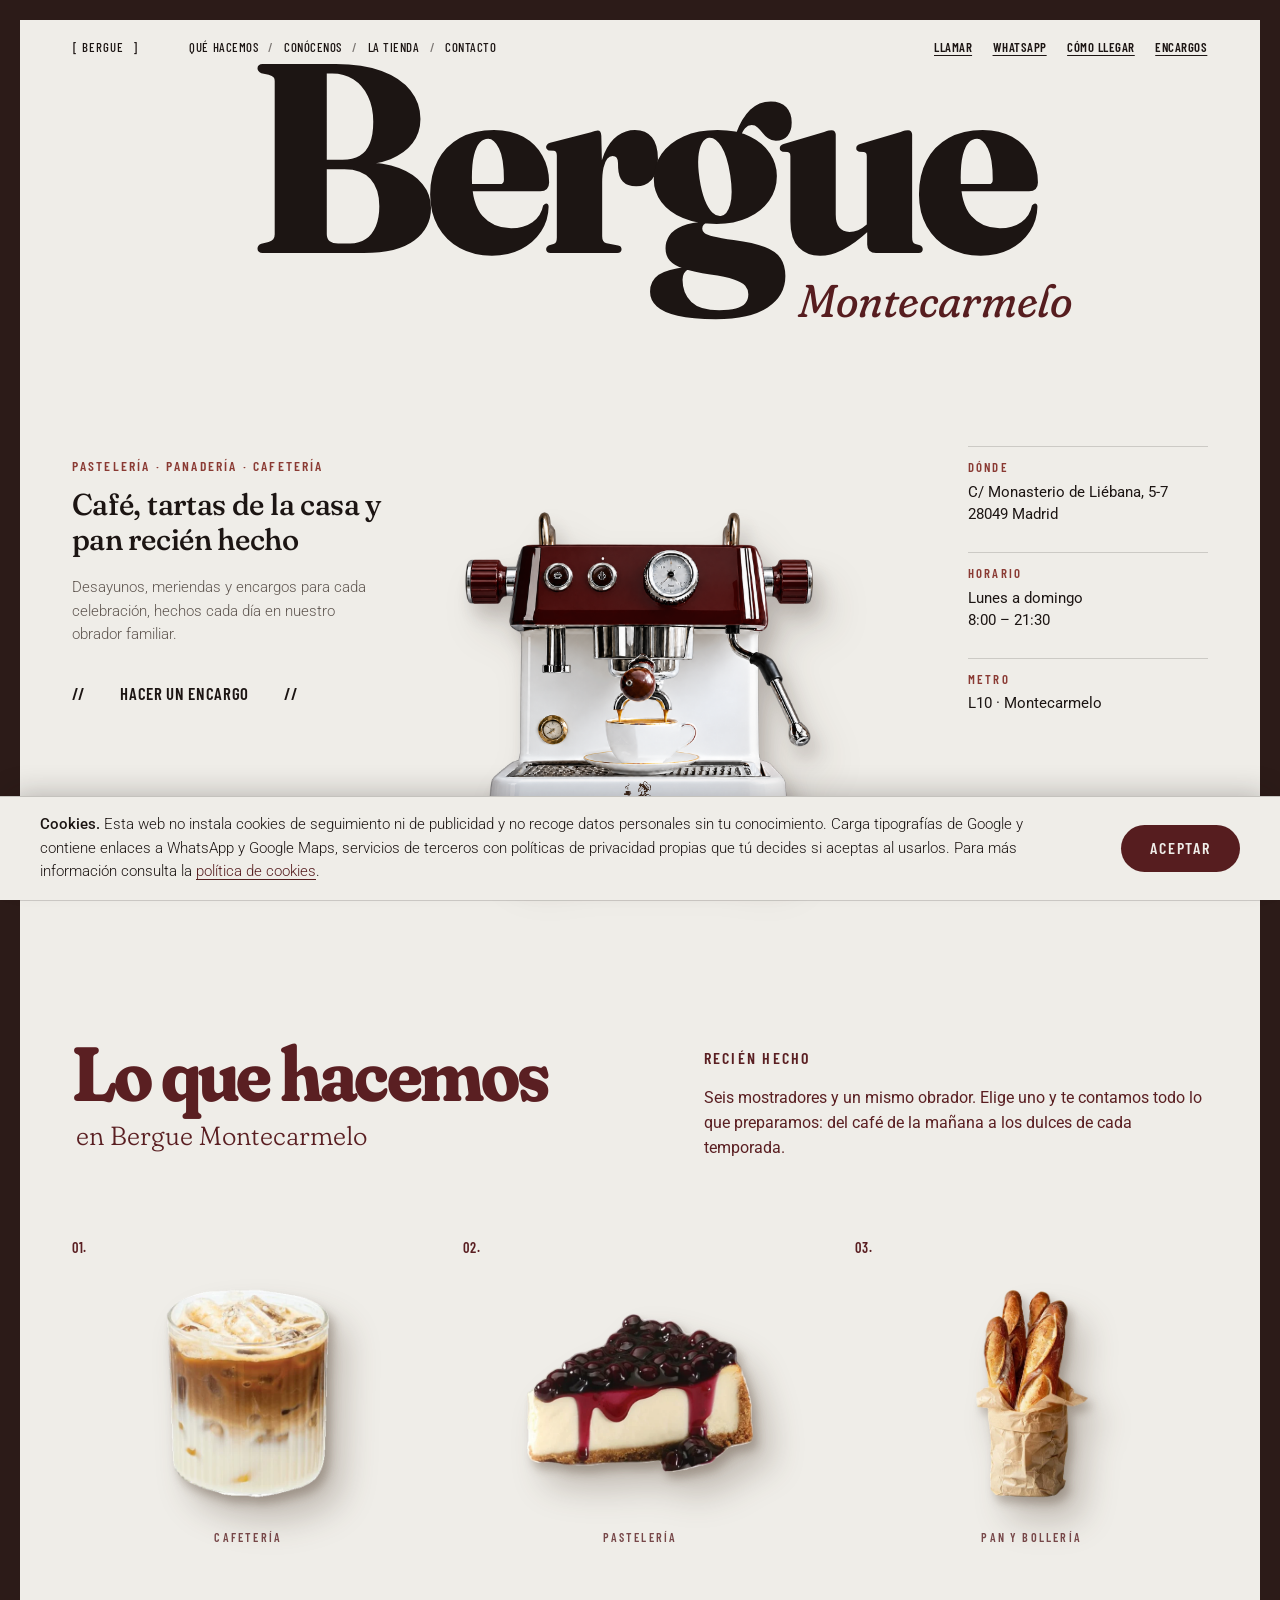
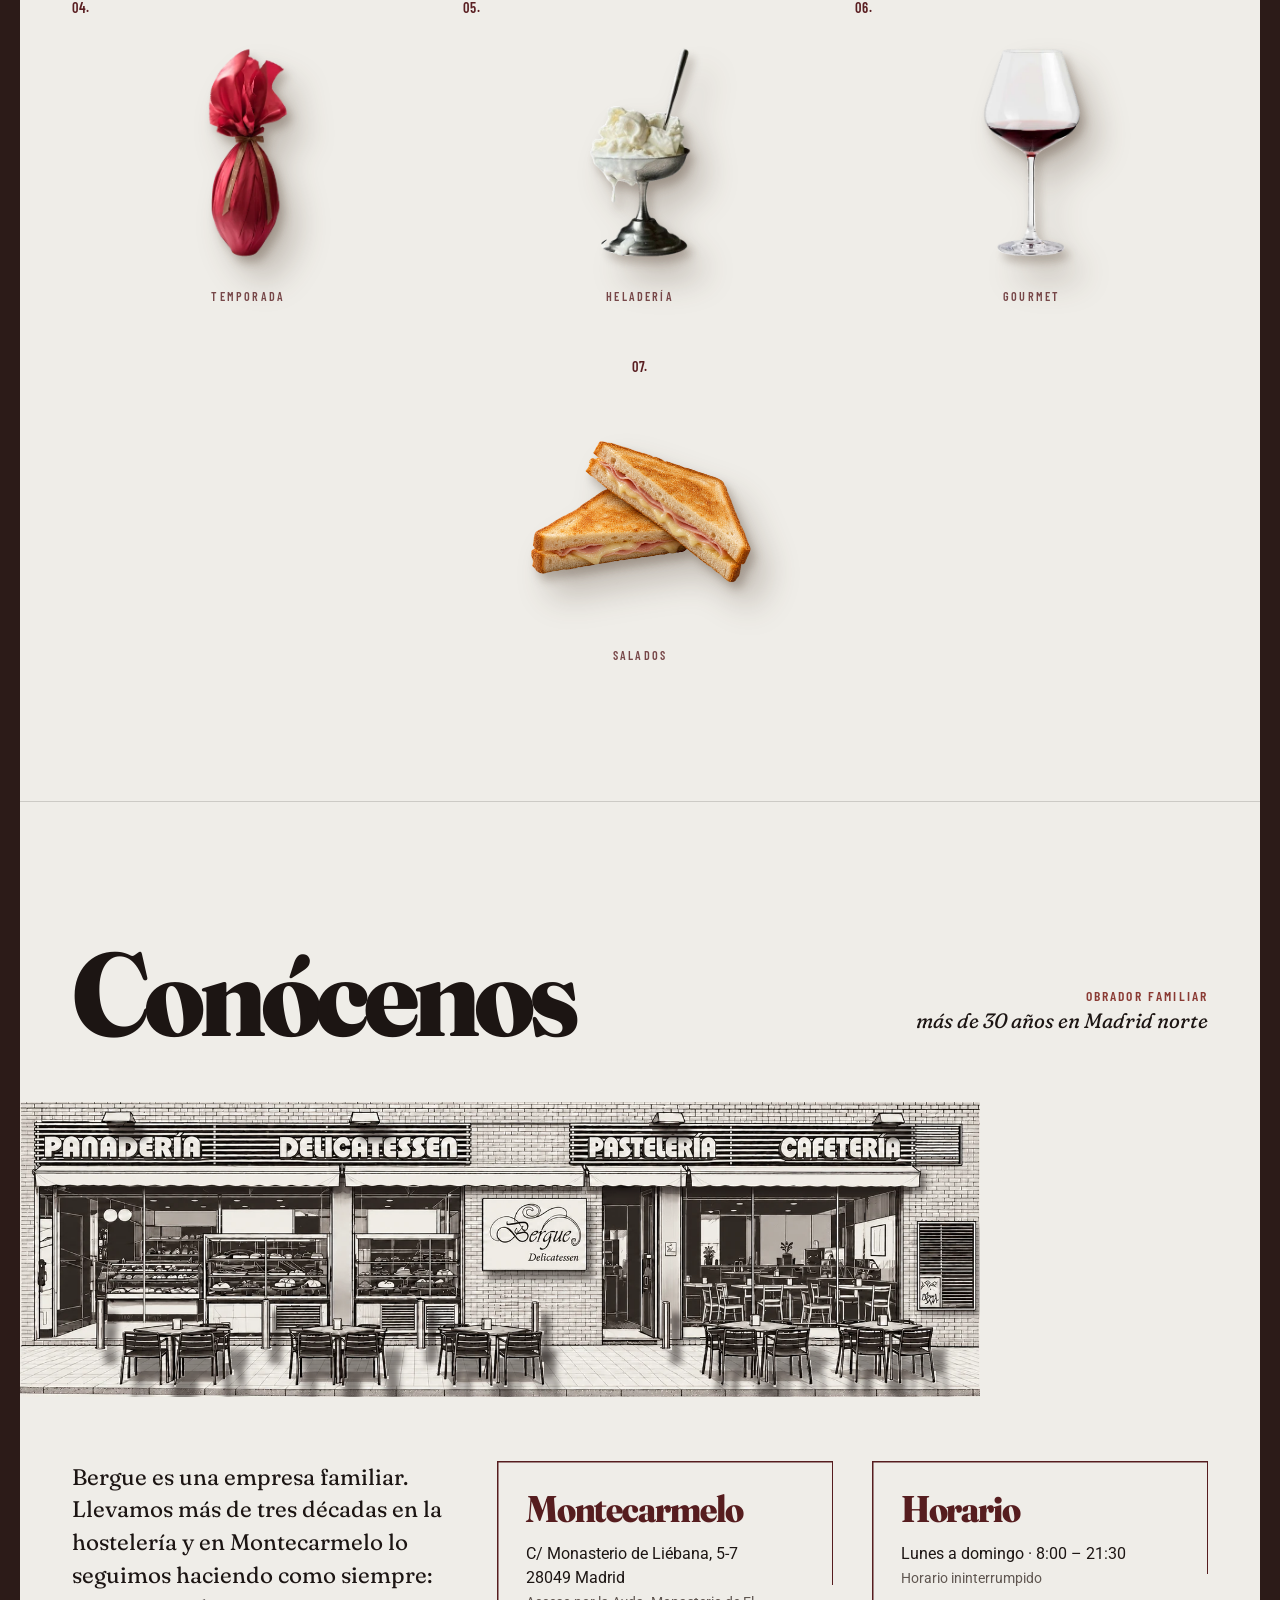
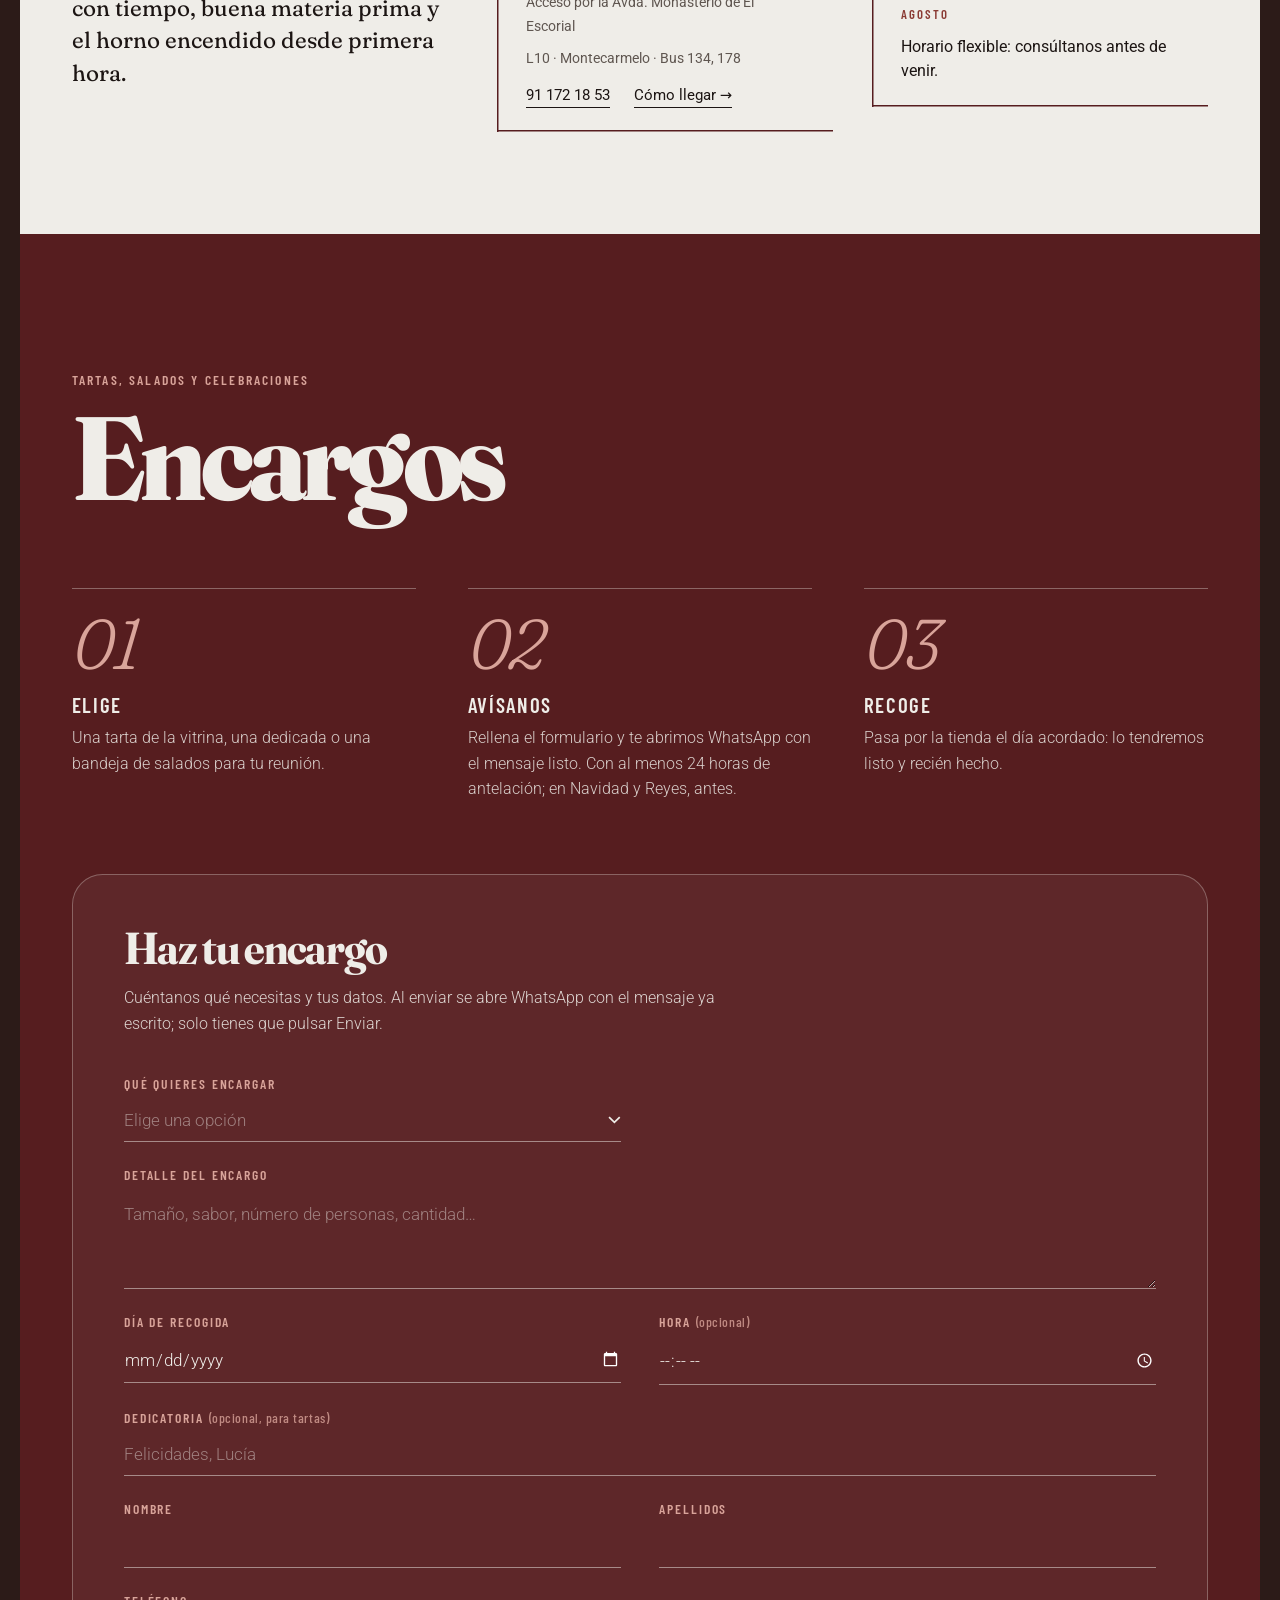
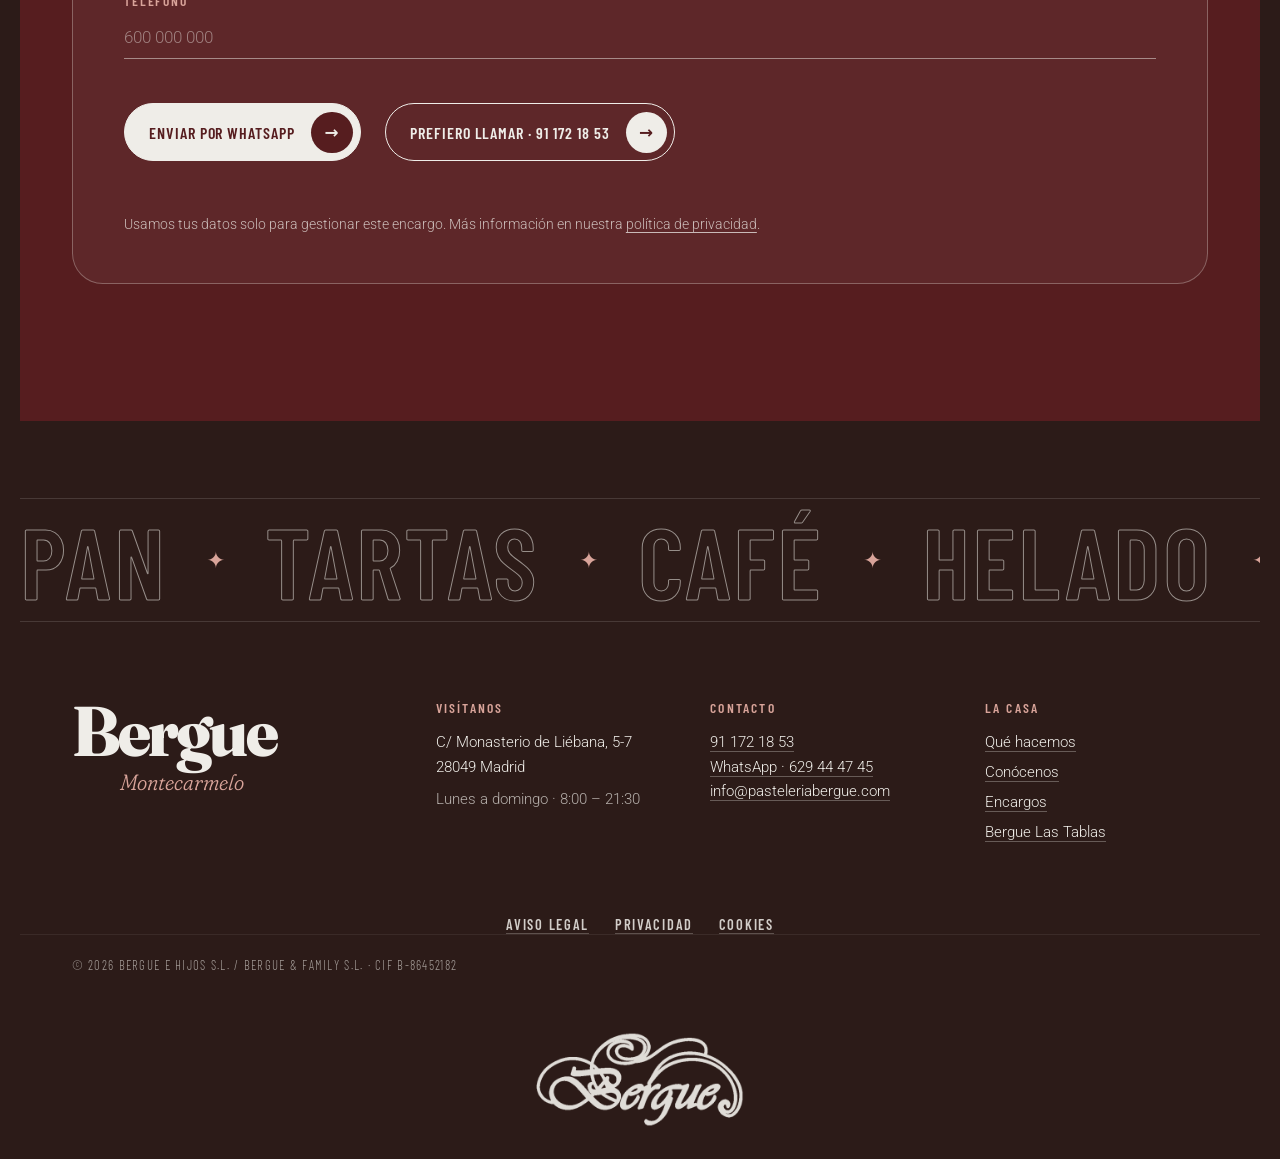
==== commit b2062800: "feat: aviso de cookies, imagen para compartir, horario de agosto flexible y título del enlace - Avis" ====
--- a/index.html
+++ b/index.html
@@ -19,12 +19,20 @@
   <link rel="stylesheet" href="css/pie.css?v=39" />
   <link rel="stylesheet" href="css/encargo.css?v=41" />
   <link rel="stylesheet" href="css/catalogos.css?v=1" />
+  <link rel="stylesheet" href="css/cookies.css?v=1" />
   <meta property="og:type" content="website" />
   <meta property="og:locale" content="es_ES" />
-  <meta property="og:title" content="Bergue Montecarmelo · Pastelería, panadería y cafetería" />
-  <meta property="og:description" content="Pastelería, panadería y cafetería Bergue en Montecarmelo (Madrid). Café, tartas por encargo, heladería, salados y productos de temporada." />
+  <meta property="og:title" content="Bergue Montecarmelo" />
+  <meta property="og:description" content="Pastelería, panadería y cafetería en Montecarmelo (Madrid). Café, tartas por encargo, salados y productos de temporada." />
+  <meta property="og:image" content="https://berguemontecarmelo.es/assets/img/social.jpg" />
+  <meta property="og:image:width" content="1200" />
+  <meta property="og:image:height" content="630" />
+  <meta property="og:image:alt" content="Bergue Montecarmelo: pastelería, panadería y cafetería" />
+  <meta name="twitter:card" content="summary_large_image" />
   <meta property="og:site_name" content="Bergue Montecarmelo" />
-  <script type="application/ld+json">{"@context":"https://schema.org","@type":"Bakery","name":"Bergue Montecarmelo","telephone":"+34911721853","address":{"@type":"PostalAddress","streetAddress":"Calle Monasterio de Liébana, 5-7","postalCode":"28049","addressLocality":"Madrid","addressCountry":"ES"},"openingHours":["Mo-Su 08:00-21:30"]}</script>
+  <link rel="canonical" href="https://berguemontecarmelo.es/" />
+  <meta property="og:url" content="https://berguemontecarmelo.es/" />
+  <script type="application/ld+json">{"@context":"https://schema.org","@type":"Bakery","name":"Bergue Montecarmelo","url":"https://berguemontecarmelo.es/","telephone":"+34911721853","address":{"@type":"PostalAddress","streetAddress":"Calle Monasterio de Liébana, 5-7","postalCode":"28049","addressLocality":"Madrid","addressCountry":"ES"},"openingHours":["Mo-Su 08:00-21:30"]}</script>
 </head>
 <body>
   <a class="saltar" href="#contenido">Saltar al contenido</a>
@@ -181,12 +189,8 @@
           <article class="recuadro" data-trazar style="--retraso: 0.25s">
             <h3 class="recuadro__titulo">Horario</h3>
             <p>Lunes a domingo · 8:00 – 21:30<br /><span class="recuadro__nota">Horario ininterrumpido</span></p>
-            <!-- PENDIENTE: confirmar con el cliente el horario de agosto -->
             <p class="recuadro__etiqueta">Agosto</p>
-            <ul class="recuadro__lista">
-              <li><span>1 – 14 de agosto</span> 8:00 – 15:00</li>
-              <li><span>15 – 31 de agosto</span> Cerrado</li>
-            </ul>
+            <p>Horario flexible: consúltanos antes de venir.</p>
           </article>
         </div>
 
@@ -373,5 +377,6 @@
 
 <script type="application/json" id="catalogos-datos">[{"id":"tartas","titulo":"Carta de tartas","pdf":"assets/catalogos/tartas.pdf","paginas":["assets/catalogos/tartas/1.webp","assets/catalogos/tartas/2.webp","assets/catalogos/tartas/3.webp","assets/catalogos/tartas/4.webp","assets/catalogos/tartas/5.webp","assets/catalogos/tartas/6.webp","assets/catalogos/tartas/7.webp","assets/catalogos/tartas/8.webp","assets/catalogos/tartas/9.webp","assets/catalogos/tartas/10.webp","assets/catalogos/tartas/11.webp","assets/catalogos/tartas/12.webp","assets/catalogos/tartas/13.webp","assets/catalogos/tartas/14.webp","assets/catalogos/tartas/15.webp","assets/catalogos/tartas/16.webp","assets/catalogos/tartas/17.webp","assets/catalogos/tartas/18.webp","assets/catalogos/tartas/19.webp"]},{"id":"pasteles","titulo":"Carta de pasteles","pdf":"assets/catalogos/pasteles.pdf","paginas":["assets/catalogos/pasteles/1.webp","assets/catalogos/pasteles/2.webp","assets/catalogos/pasteles/3.webp"]},{"id":"pastas","titulo":"Pastas de té","pdf":"assets/catalogos/pastas.pdf","paginas":["assets/catalogos/pastas/1.webp","assets/catalogos/pastas/2.webp","assets/catalogos/pastas/3.webp"]}]</script>
 <script type="module" src="js/catalogos.js?v=1"></script>
+<script type="module" src="js/cookies.js?v=1"></script>
 </body>
 </html>
--- a/css/cookies.css
+++ b/css/cookies.css
@@ -0,0 +1,47 @@
+/* Aviso de cookies: barra inferior, discreta, con el papel y el burdeos de la web */
+.aviso-cookies {
+  position: fixed;
+  z-index: 2147483000;
+  inset: auto 0 0 0;
+  display: flex;
+  align-items: center;
+  justify-content: space-between;
+  gap: 1.5rem;
+  padding: 1rem clamp(1rem, 4vw, 2.5rem) calc(1rem + env(safe-area-inset-bottom));
+  background: #efede8;
+  color: #1c1513;
+  border-top: 1px solid rgb(28 21 19 / 0.2);
+  box-shadow: 0 -12px 30px -12px rgb(28 21 19 / 0.3);
+  font-family: "Roboto", system-ui, sans-serif;
+  font-size: 0.95rem;
+  line-height: 1.55;
+  font-weight: 300;
+}
+
+.aviso-cookies__texto { margin: 0; max-width: 62rem; }
+.aviso-cookies__texto strong { font-weight: 500; }
+.aviso-cookies__texto a { color: #561d1f; text-underline-offset: 3px; }
+
+.aviso-cookies__boton {
+  flex: none;
+  padding: 0.7rem 1.8rem;
+  border: 0;
+  border-radius: 999px;
+  background: #561d1f;
+  color: #efede8;
+  font-family: "Barlow Condensed", "Arial Narrow", sans-serif;
+  font-weight: 600;
+  font-size: 1rem;
+  letter-spacing: 0.12em;
+  text-transform: uppercase;
+  cursor: pointer;
+  transition: background-color 0.2s ease;
+}
+
+.aviso-cookies__boton:hover,
+.aviso-cookies__boton:focus-visible { background: #8a3a33; outline: 2px solid #1c1513; outline-offset: 2px; }
+
+@media (max-width: 40rem) {
+  .aviso-cookies { flex-direction: column; align-items: stretch; gap: 0.8rem; font-size: 0.88rem; }
+  .aviso-cookies__boton { align-self: flex-end; }
+}
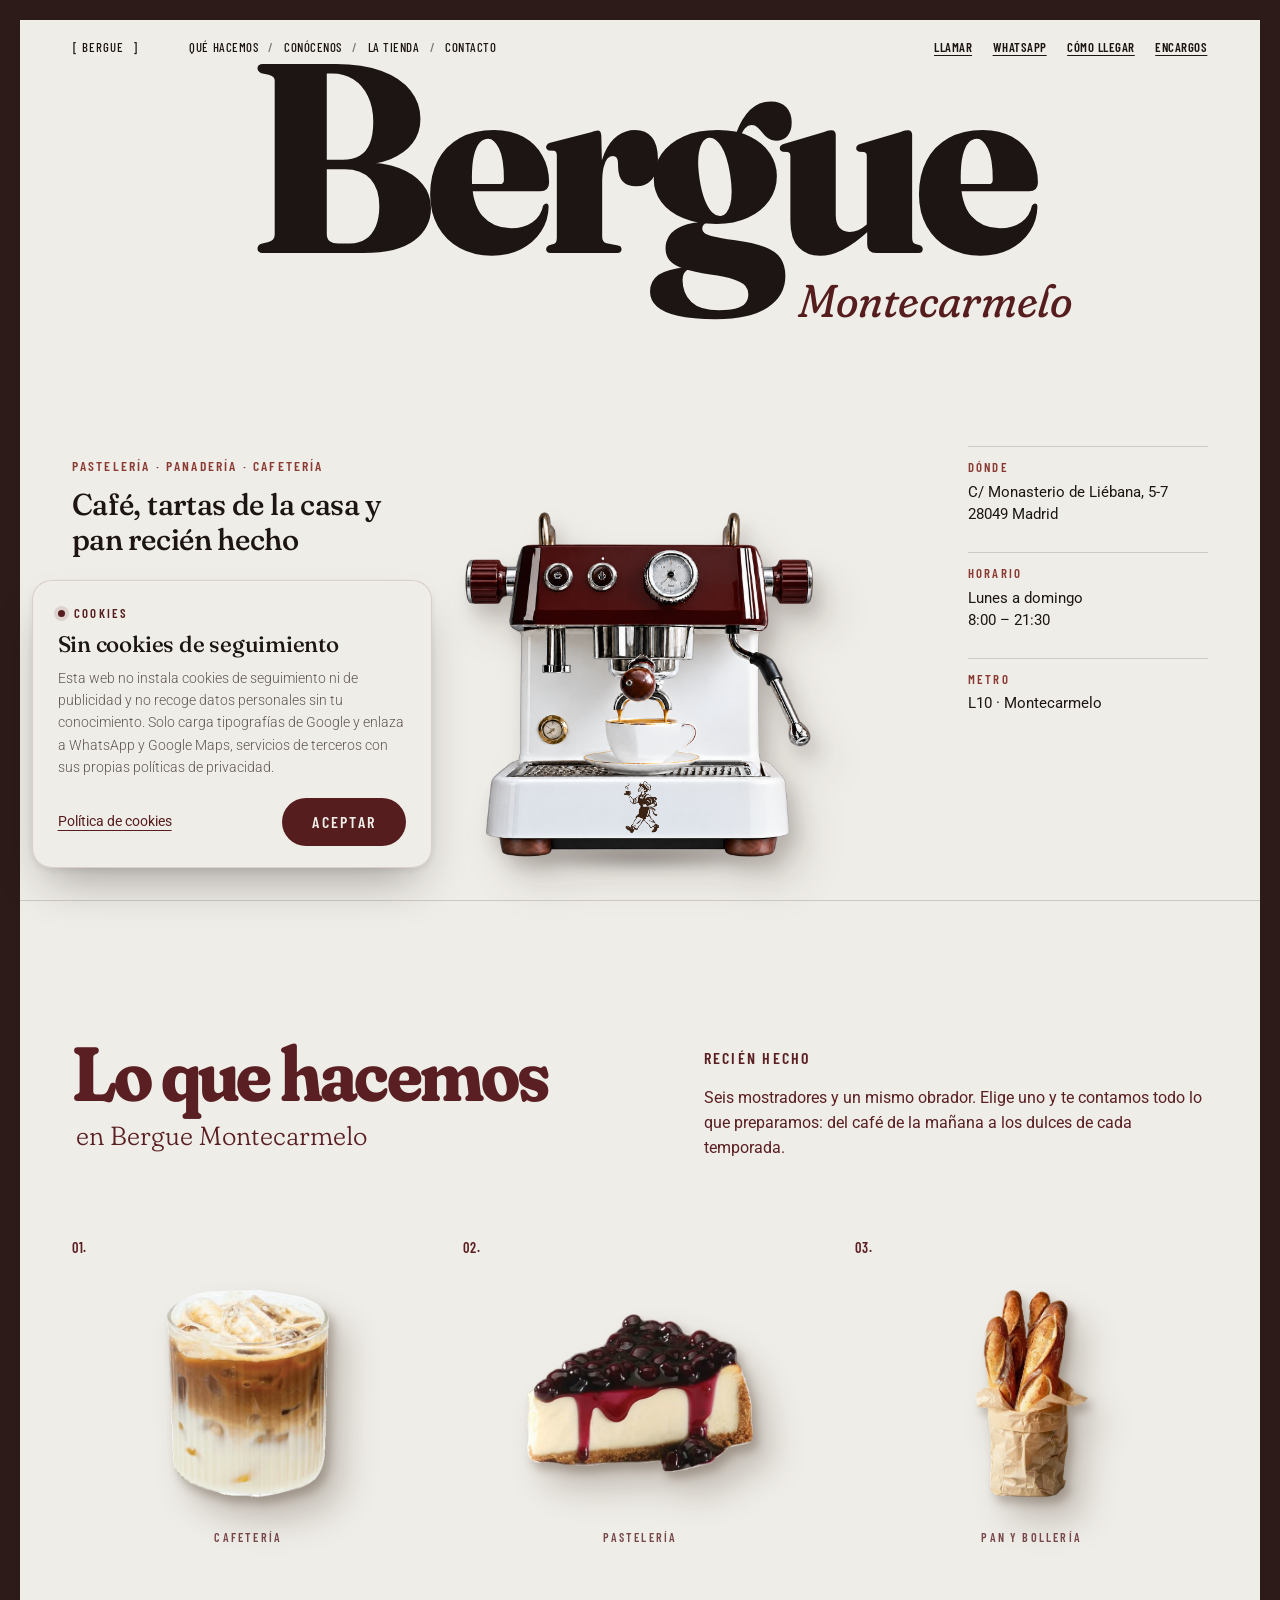
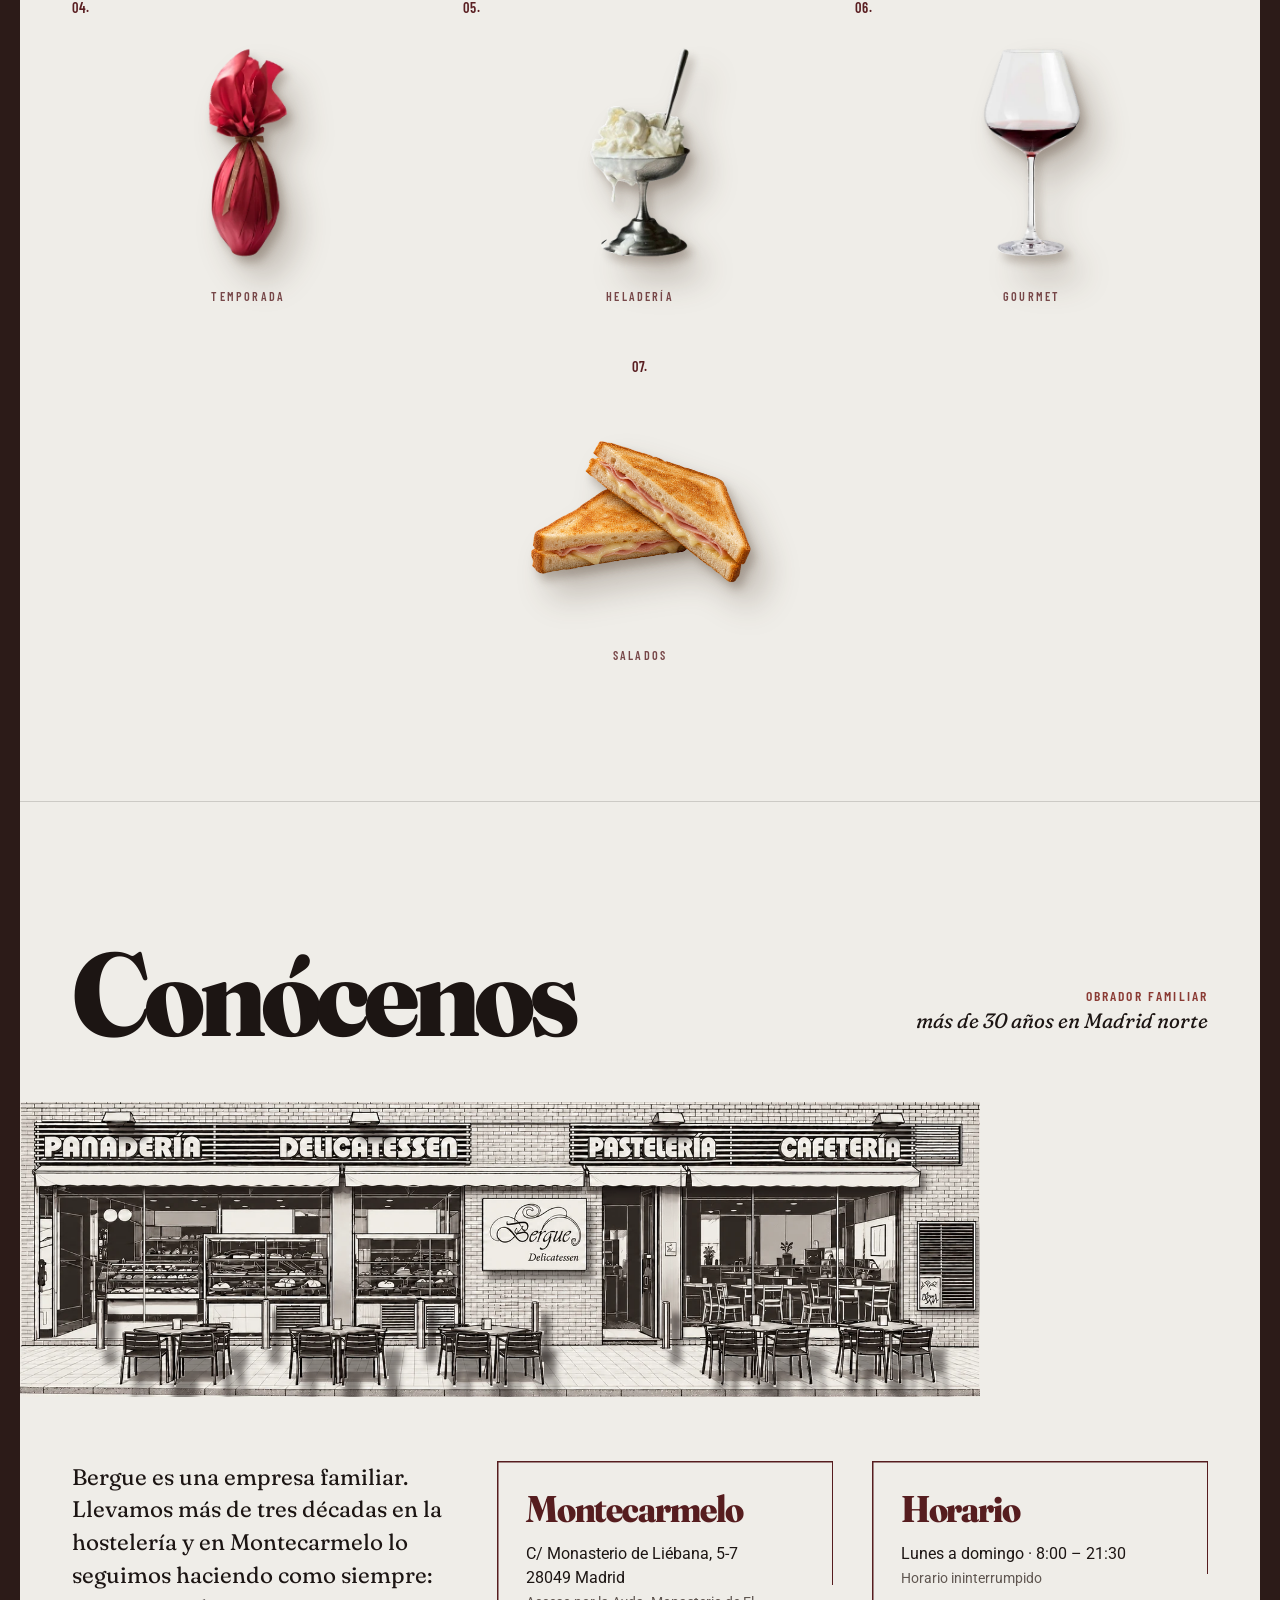
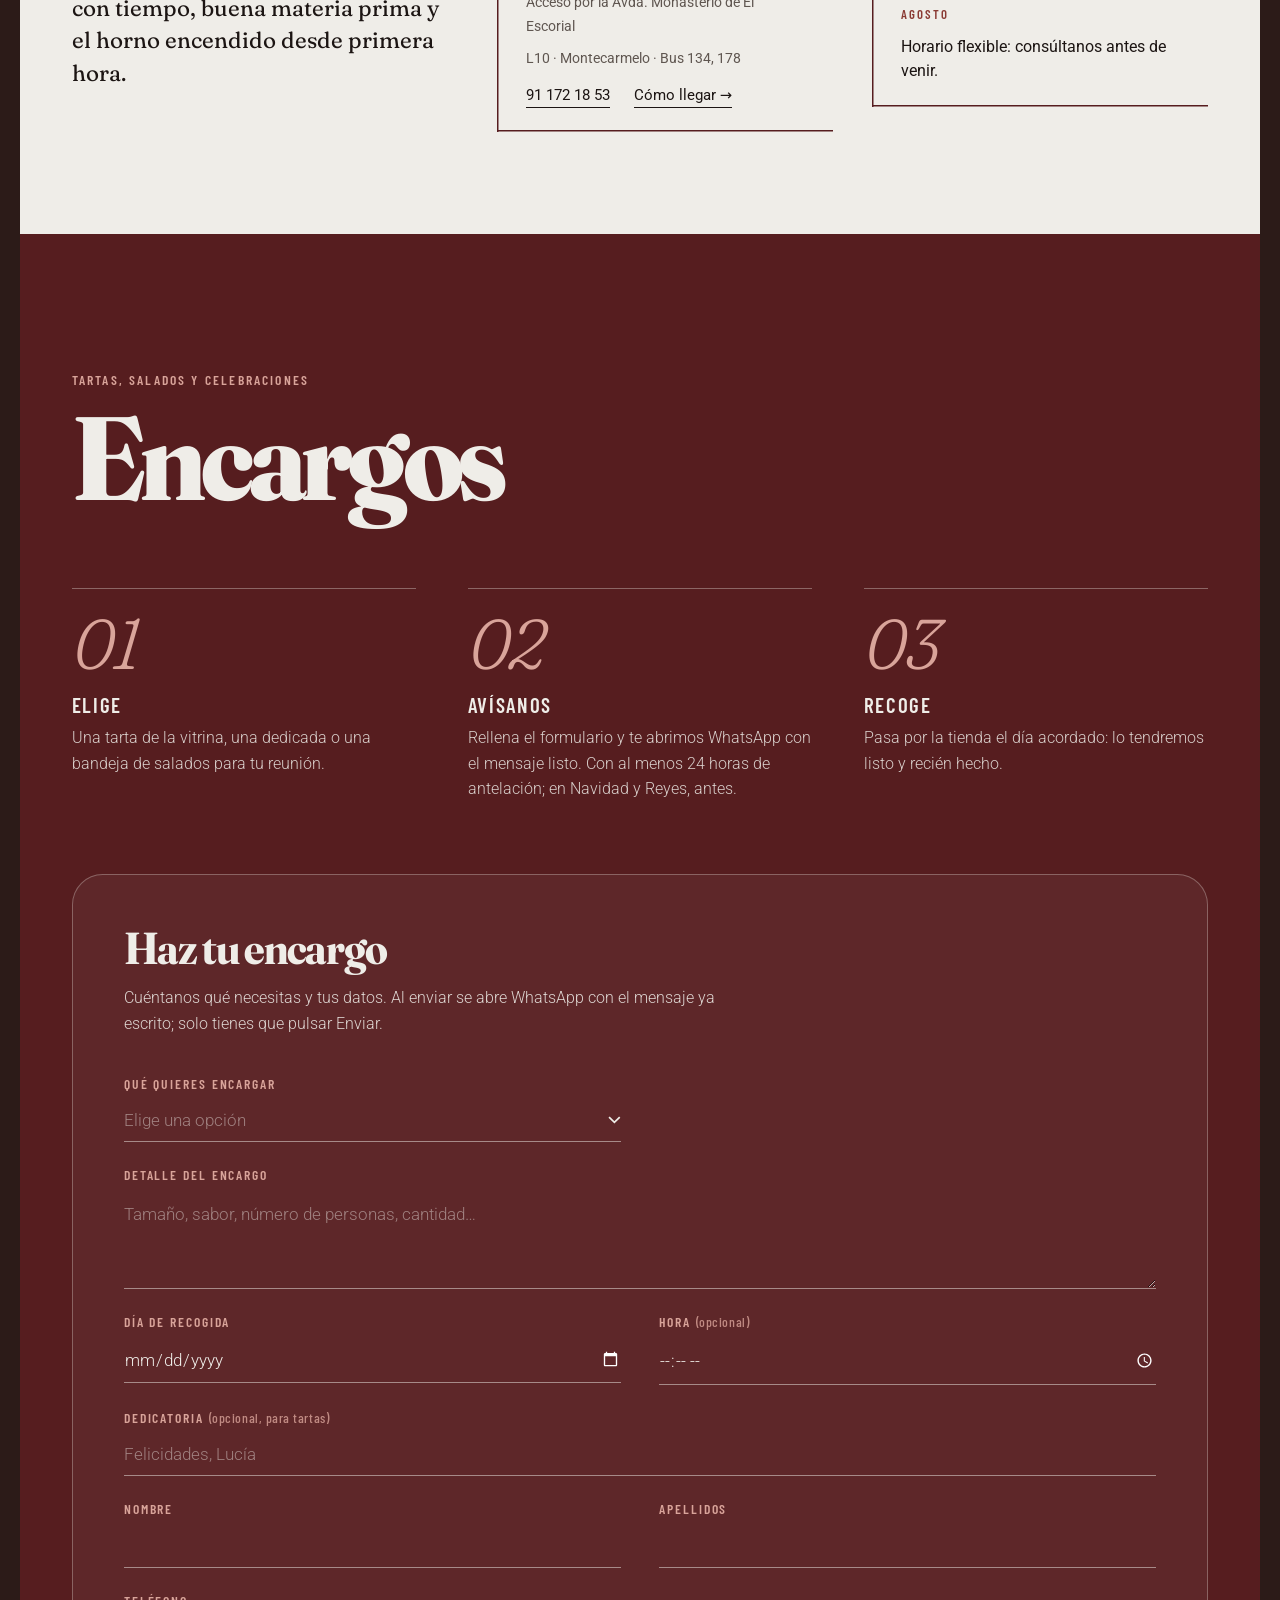
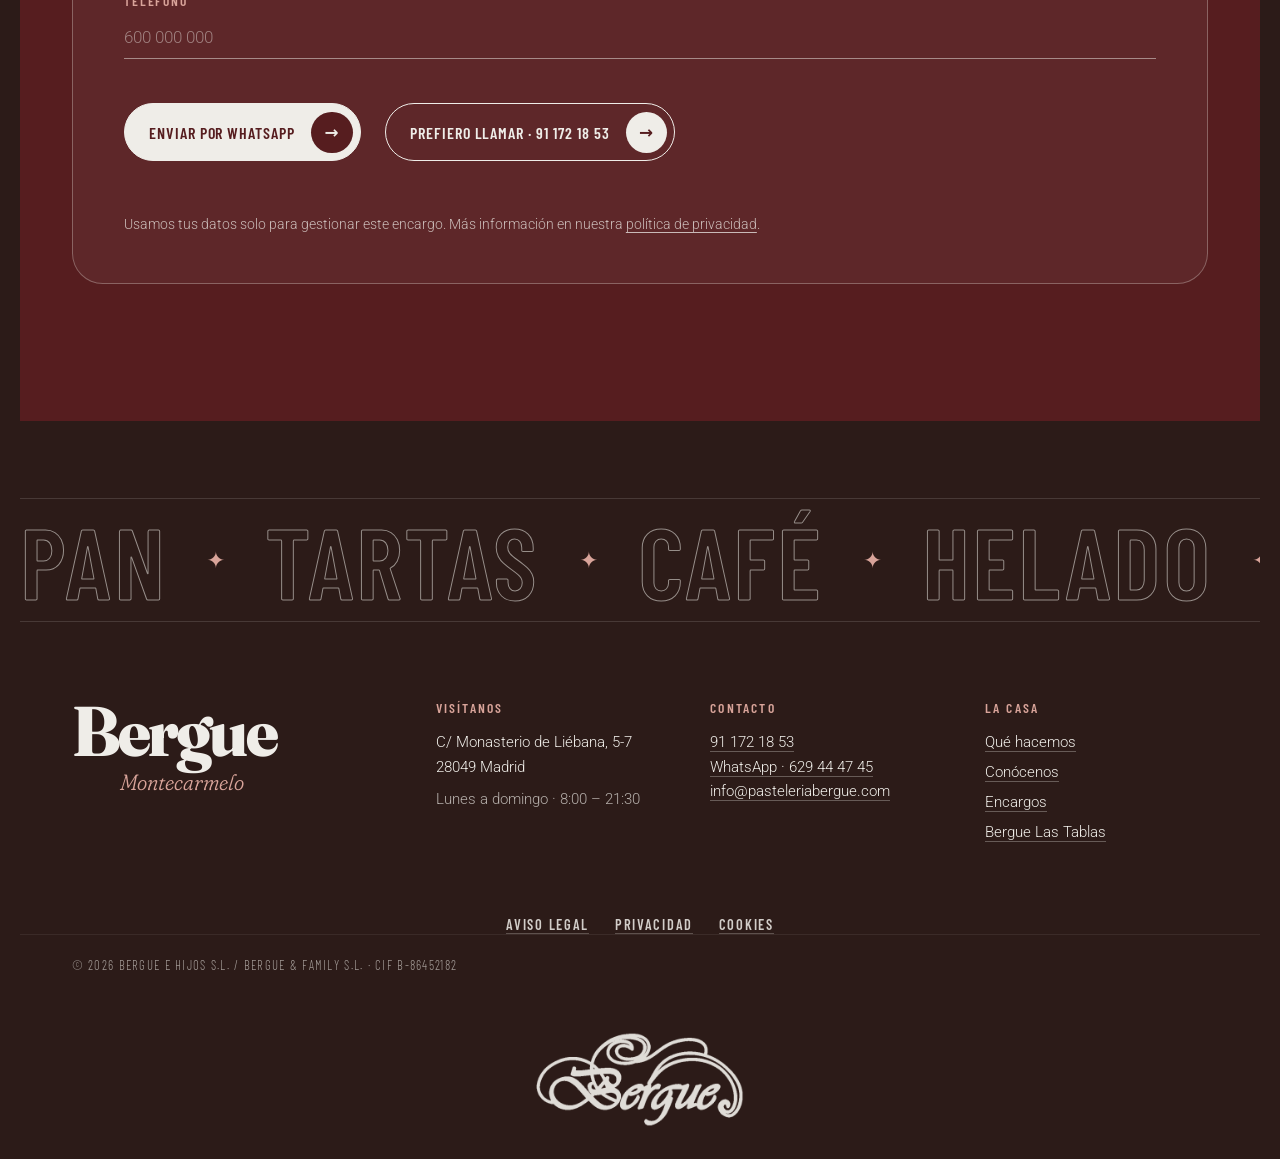
==== commit 59b88f42: "feat: aviso de cookies como tarjeta flotante con la identidad de Bergue Co-Authored-By: Claude Sonne" ====
--- a/index.html
+++ b/index.html
@@ -13,13 +13,13 @@
   <link href="https://fonts.googleapis.com/css2?family=Barlow+Condensed:wght@500;600&family=Fraunces:ital,opsz,wght,SOFT,WONK@0,9..144,300..900,0..100,0..1;1,9..144,300..900,0..100,0..1&family=Roboto:wght@300;400;500&display=swap" rel="stylesheet" />
   <link rel="stylesheet" href="css/base.css?v=37" />
   <link rel="stylesheet" href="css/hero.css?v=43" />
-  <link rel="stylesheet" href="css/hero-cafetera.css?v=4" />
+  <link rel="stylesheet" href="css/hero-cafetera.css?v=6" />
   <link rel="stylesheet" href="css/oferta.css?v=59" />
   <link rel="stylesheet" href="css/conocenos.css?v=37" />
   <link rel="stylesheet" href="css/pie.css?v=39" />
-  <link rel="stylesheet" href="css/encargo.css?v=41" />
+  <link rel="stylesheet" href="css/encargo.css?v=42" />
   <link rel="stylesheet" href="css/catalogos.css?v=1" />
-  <link rel="stylesheet" href="css/cookies.css?v=1" />
+  <link rel="stylesheet" href="css/cookies.css?v=2" />
   <meta property="og:type" content="website" />
   <meta property="og:locale" content="es_ES" />
   <meta property="og:title" content="Bergue Montecarmelo" />
@@ -343,14 +343,16 @@
     <div class="pie__firma"><span class="pie__logo" role="img" aria-label="Bergue"></span></div>
   </footer>
 
-  <script type="module" src="js/hero.js?v=38"></script>
+  <script type="module" src="js/hero.js?v=40"></script>
   <script type="module" src="js/pagina.js?v=37"></script>
   <script type="module" src="js/oferta.js?v=57"></script>
   <script type="module" src="js/conocenos.js?v=37"></script>
   <script type="module" src="js/encargo.js?v=41"></script>
 <dialog class="reserva" aria-labelledby="pedido-titulo" data-reserva data-lenis-prevent>
-  <button type="button" class="reserva__cerrar" aria-label="Cerrar" data-reserva-cerrar>×</button>
-  <p class="reserva__producto" data-reserva-producto></p>
+  <div class="reserva__barra">
+    <p class="reserva__producto" data-reserva-producto></p>
+    <button type="button" class="reserva__cerrar" aria-label="Cerrar" data-reserva-cerrar>×</button>
+  </div>
   <div data-reserva-hueco></div>
 </dialog>
 
@@ -377,6 +379,6 @@
 
 <script type="application/json" id="catalogos-datos">[{"id":"tartas","titulo":"Carta de tartas","pdf":"assets/catalogos/tartas.pdf","paginas":["assets/catalogos/tartas/1.webp","assets/catalogos/tartas/2.webp","assets/catalogos/tartas/3.webp","assets/catalogos/tartas/4.webp","assets/catalogos/tartas/5.webp","assets/catalogos/tartas/6.webp","assets/catalogos/tartas/7.webp","assets/catalogos/tartas/8.webp","assets/catalogos/tartas/9.webp","assets/catalogos/tartas/10.webp","assets/catalogos/tartas/11.webp","assets/catalogos/tartas/12.webp","assets/catalogos/tartas/13.webp","assets/catalogos/tartas/14.webp","assets/catalogos/tartas/15.webp","assets/catalogos/tartas/16.webp","assets/catalogos/tartas/17.webp","assets/catalogos/tartas/18.webp","assets/catalogos/tartas/19.webp"]},{"id":"pasteles","titulo":"Carta de pasteles","pdf":"assets/catalogos/pasteles.pdf","paginas":["assets/catalogos/pasteles/1.webp","assets/catalogos/pasteles/2.webp","assets/catalogos/pasteles/3.webp"]},{"id":"pastas","titulo":"Pastas de té","pdf":"assets/catalogos/pastas.pdf","paginas":["assets/catalogos/pastas/1.webp","assets/catalogos/pastas/2.webp","assets/catalogos/pastas/3.webp"]}]</script>
 <script type="module" src="js/catalogos.js?v=1"></script>
-<script type="module" src="js/cookies.js?v=1"></script>
+<script type="module" src="js/cookies.js?v=2"></script>
 </body>
 </html>
--- a/css/hero-cafetera.css
+++ b/css/hero-cafetera.css
@@ -11,6 +11,10 @@
   height: 28.63%;
   display: block;
   object-fit: fill;
+  /* Oculto hasta que está reproduciéndose de verdad: si el sistema bloquea el vídeo (ahorro de batería en iPhone)
+     no se ve nada, ni su botón de play; la foto de debajo es idéntica. */
+  opacity: 0;
+  transition: opacity 0.5s ease;
   /* bordes difuminados: el vídeo se funde con la foto, que es idéntica fuera de lo que se mueve */
   -webkit-mask-image: linear-gradient(to right, transparent 0, #000 9%, #000 91%, transparent 100%),
     linear-gradient(to bottom, transparent 0, #000 9%, #000 78%, transparent 100%);
@@ -30,4 +34,17 @@
 
 /* Firma visible, del mismo carácter tipográfico que la web. */
 .cf-marca { opacity: 1; mix-blend-mode: multiply; }
-.cf-firma { font-family: var(--font-display); font-size: 112px; font-weight: 800; letter-spacing: -5px; font-variation-settings: "opsz" 144, "SOFT" 30, "WONK" 0; }+.cf-firma { font-family: var(--font-display); font-size: 112px; font-weight: 800; letter-spacing: -5px; font-variation-settings: "opsz" 144, "SOFT" 30, "WONK" 0; }
+/* El vídeo del café es decorativo: en iPhone con ahorro de batería el sistema bloquea el
+   reproductor automático y mostraba un botón "play" encima de la taza. Se oculta siempre. */
+.hero__cafe-video { pointer-events: none; }
+.hero__cafe-video.is-reproduciendo { opacity: 1; }
+.hero__cafe-video::-webkit-media-controls,
+.hero__cafe-video::-webkit-media-controls-panel,
+.hero__cafe-video::-webkit-media-controls-overlay-play-button,
+.hero__cafe-video::-webkit-media-controls-start-playback-button,
+.hero__cafe-video::-webkit-media-controls-enclosure {
+  display: none !important;
+  opacity: 0 !important;
+  -webkit-appearance: none;
+}
--- a/css/encargo.css
+++ b/css/encargo.css
@@ -360,3 +360,75 @@
 @media (prefers-reduced-motion: reduce) {
   .reserva[open] { animation: none; }
 }
+
+/* --- Panel de reserva · orden y aire (móvil incluido) --- */
+.reserva {
+  max-height: calc(100dvh - 1.5rem);
+  padding: 0 clamp(1.25rem, 4vw, 2.25rem) calc(1.75rem + env(safe-area-inset-bottom));
+}
+
+/* Barra superior fija: el producto a la izquierda y la × a la derecha, sin tapar nunca un campo */
+.reserva__barra {
+  position: sticky;
+  top: 0;
+  z-index: 4;
+  display: flex;
+  align-items: center;
+  justify-content: space-between;
+  gap: 1rem;
+  min-height: 4.5rem;
+  margin: 0 calc(-1 * clamp(1.25rem, 4vw, 2.25rem));
+  padding: 0.9rem clamp(1.25rem, 4vw, 2.25rem);
+  background: var(--burdeos);
+  border-bottom: 1px solid rgb(239 237 232 / 0.16);
+}
+
+.reserva__producto { flex: 1; min-width: 0; line-height: 1.35; }
+.reserva__cerrar { position: static; float: none; flex: none; margin: 0 0 0 auto; }
+
+.reserva .pedido { margin-top: 1.5rem; }
+.reserva .pedido__titulo { font-size: clamp(1.9rem, 1.4rem + 2vw, 2.6rem); }
+.reserva .pedido__intro { margin-top: 0.7rem; font-size: 1rem; line-height: 1.55; }
+.reserva .pedido__rejilla { gap: 1.6rem clamp(1.25rem, 3vw, 2.5rem); margin-top: 1.75rem; }
+
+/* Todos los campos con la misma altura y la misma línea, también los de fecha y hora de iOS */
+.reserva .campo input,
+.reserva .campo textarea,
+.reserva .combo__boton {
+  min-height: 3rem;
+  line-height: 1.4;
+}
+
+.reserva .campo input[type="date"],
+.reserva .campo input[type="time"] {
+  display: block;
+  -webkit-appearance: none;
+  appearance: none;
+  text-align: left;
+}
+
+.reserva .campo input[type="date"]::-webkit-date-and-time-value,
+.reserva .campo input[type="time"]::-webkit-date-and-time-value {
+  min-height: 1.4em;
+  text-align: left;
+}
+
+.reserva .pedido__acciones { display: grid; gap: 0.9rem; margin-top: 2rem; }
+.reserva .pedido__acciones .boton { width: 100%; justify-content: space-between; }
+.reserva .pedido__estado { margin-top: 1rem; }
+.reserva .pedido__privacidad { margin-top: 1.5rem; }
+
+@media (max-width: 40rem) {
+  /* Ventana con marco propio y esquinas redondeadas, no pegada a los bordes del móvil */
+  .reserva {
+    width: calc(100vw - 1.25rem);
+    max-width: none;
+    max-height: calc(100dvh - 1.25rem);
+    margin: auto;
+    border: 1px solid rgb(239 237 232 / 0.3);
+    border-radius: 1.4rem;
+  }
+
+  .reserva .pedido__rejilla { grid-template-columns: 1fr; gap: 1.5rem; }
+  .reserva .campo--ancho { grid-column: auto; }
+}
--- a/css/cookies.css
+++ b/css/cookies.css
@@ -1,47 +1,100 @@
-/* Aviso de cookies: barra inferior, discreta, con el papel y el burdeos de la web */
+/* Aviso de cookies: tarjeta flotante con el papel, el burdeos y las tipografías de la web */
 .aviso-cookies {
   position: fixed;
   z-index: 2147483000;
-  inset: auto 0 0 0;
+  left: clamp(0.75rem, 2.5vw, 2rem);
+  bottom: calc(clamp(0.75rem, 2.5vw, 2rem) + env(safe-area-inset-bottom));
+  width: min(25rem, calc(100vw - 1.5rem));
+  padding: 1.5rem 1.6rem 1.35rem;
+  background: var(--papel, #efede8);
+  color: var(--tinta, #1c1513);
+  border-radius: 1.25rem;
+  box-shadow:
+    inset 0 0 0 1px rgb(86 29 31 / 0.14),
+    0 2px 6px rgb(28 21 19 / 0.08),
+    0 24px 48px -16px rgb(28 21 19 / 0.38);
+  font-family: var(--font-body, "Roboto", system-ui, sans-serif);
+  font-size: 0.9rem;
+  line-height: 1.55;
+  font-weight: 300;
+  animation: aviso-cookies-entra 0.7s var(--ease-out, cubic-bezier(0.16, 1, 0.3, 1)) 0.4s backwards;
+  transition: opacity 0.25s ease, transform 0.25s ease;
+}
+
+.aviso-cookies.is-saliendo { opacity: 0; transform: translateY(0.75rem); }
+
+.aviso-cookies__etiqueta {
   display: flex;
   align-items: center;
-  justify-content: space-between;
-  gap: 1.5rem;
-  padding: 1rem clamp(1rem, 4vw, 2.5rem) calc(1rem + env(safe-area-inset-bottom));
-  background: #efede8;
-  color: #1c1513;
-  border-top: 1px solid rgb(28 21 19 / 0.2);
-  box-shadow: 0 -12px 30px -12px rgb(28 21 19 / 0.3);
-  font-family: "Roboto", system-ui, sans-serif;
-  font-size: 0.95rem;
-  line-height: 1.55;
-  font-weight: 300;
+  gap: 0.6rem;
+  margin: 0 0 0.55rem;
+  font-family: var(--font-condensada, "Barlow Condensed", "Arial Narrow", sans-serif);
+  font-weight: 600;
+  font-size: 0.8rem;
+  letter-spacing: 0.16em;
+  text-transform: uppercase;
+  color: var(--burdeos, #561d1f);
+}
+.aviso-cookies__etiqueta::before {
+  content: "";
+  width: 0.45rem;
+  height: 0.45rem;
+  border-radius: 50%;
+  background: var(--burdeos, #561d1f);
+  box-shadow: 0 0 0 0.25rem rgb(86 29 31 / 0.12);
 }
 
-.aviso-cookies__texto { margin: 0; max-width: 62rem; }
-.aviso-cookies__texto strong { font-weight: 500; }
-.aviso-cookies__texto a { color: #561d1f; text-underline-offset: 3px; }
+.aviso-cookies__titulo {
+  margin: 0 0 0.6rem;
+  font-family: var(--font-display, "Fraunces", "Times New Roman", serif);
+  font-weight: 500;
+  font-size: 1.4rem;
+  line-height: 1.15;
+  letter-spacing: -0.01em;
+}
+
+.aviso-cookies__texto { margin: 0 0 1.15rem; color: var(--tinta-suave, #5f5650); }
+
+.aviso-cookies__acciones { display: flex; align-items: center; justify-content: space-between; gap: 1rem; }
+
+.aviso-cookies__enlace {
+  color: var(--burdeos, #561d1f);
+  font-weight: 400;
+  text-underline-offset: 4px;
+  text-decoration-thickness: 1px;
+}
+.aviso-cookies__enlace:hover { color: var(--burdeos-claro, #8a3a33); }
 
 .aviso-cookies__boton {
   flex: none;
-  padding: 0.7rem 1.8rem;
+  padding: 0.75rem 1.9rem;
   border: 0;
   border-radius: 999px;
-  background: #561d1f;
-  color: #efede8;
-  font-family: "Barlow Condensed", "Arial Narrow", sans-serif;
+  background: var(--burdeos, #561d1f);
+  color: var(--papel, #efede8);
+  font-family: var(--font-condensada, "Barlow Condensed", "Arial Narrow", sans-serif);
   font-weight: 600;
   font-size: 1rem;
-  letter-spacing: 0.12em;
+  letter-spacing: 0.14em;
   text-transform: uppercase;
   cursor: pointer;
-  transition: background-color 0.2s ease;
+  transition: background-color 0.2s ease, transform 0.2s ease;
+}
+.aviso-cookies__boton:hover { background: var(--burdeos-claro, #8a3a33); transform: translateY(-1px); }
+.aviso-cookies__boton:active { transform: translateY(0); }
+.aviso-cookies__boton:focus-visible,
+.aviso-cookies__enlace:focus-visible { outline: 2px solid var(--tinta, #1c1513); outline-offset: 3px; }
+
+@keyframes aviso-cookies-entra {
+  from { opacity: 0; transform: translateY(1.25rem); }
 }
 
-.aviso-cookies__boton:hover,
-.aviso-cookies__boton:focus-visible { background: #8a3a33; outline: 2px solid #1c1513; outline-offset: 2px; }
+@media (max-width: 30rem) {
+  .aviso-cookies { left: 0.75rem; right: 0.75rem; width: auto; padding: 1.25rem 1.3rem 1.15rem; }
+  .aviso-cookies__titulo { font-size: 1.25rem; }
+}
 
-@media (max-width: 40rem) {
-  .aviso-cookies { flex-direction: column; align-items: stretch; gap: 0.8rem; font-size: 0.88rem; }
-  .aviso-cookies__boton { align-self: flex-end; }
+@media (prefers-reduced-motion: reduce) {
+  .aviso-cookies { animation: none; transition: none; }
+  .aviso-cookies__boton { transition: none; }
 }
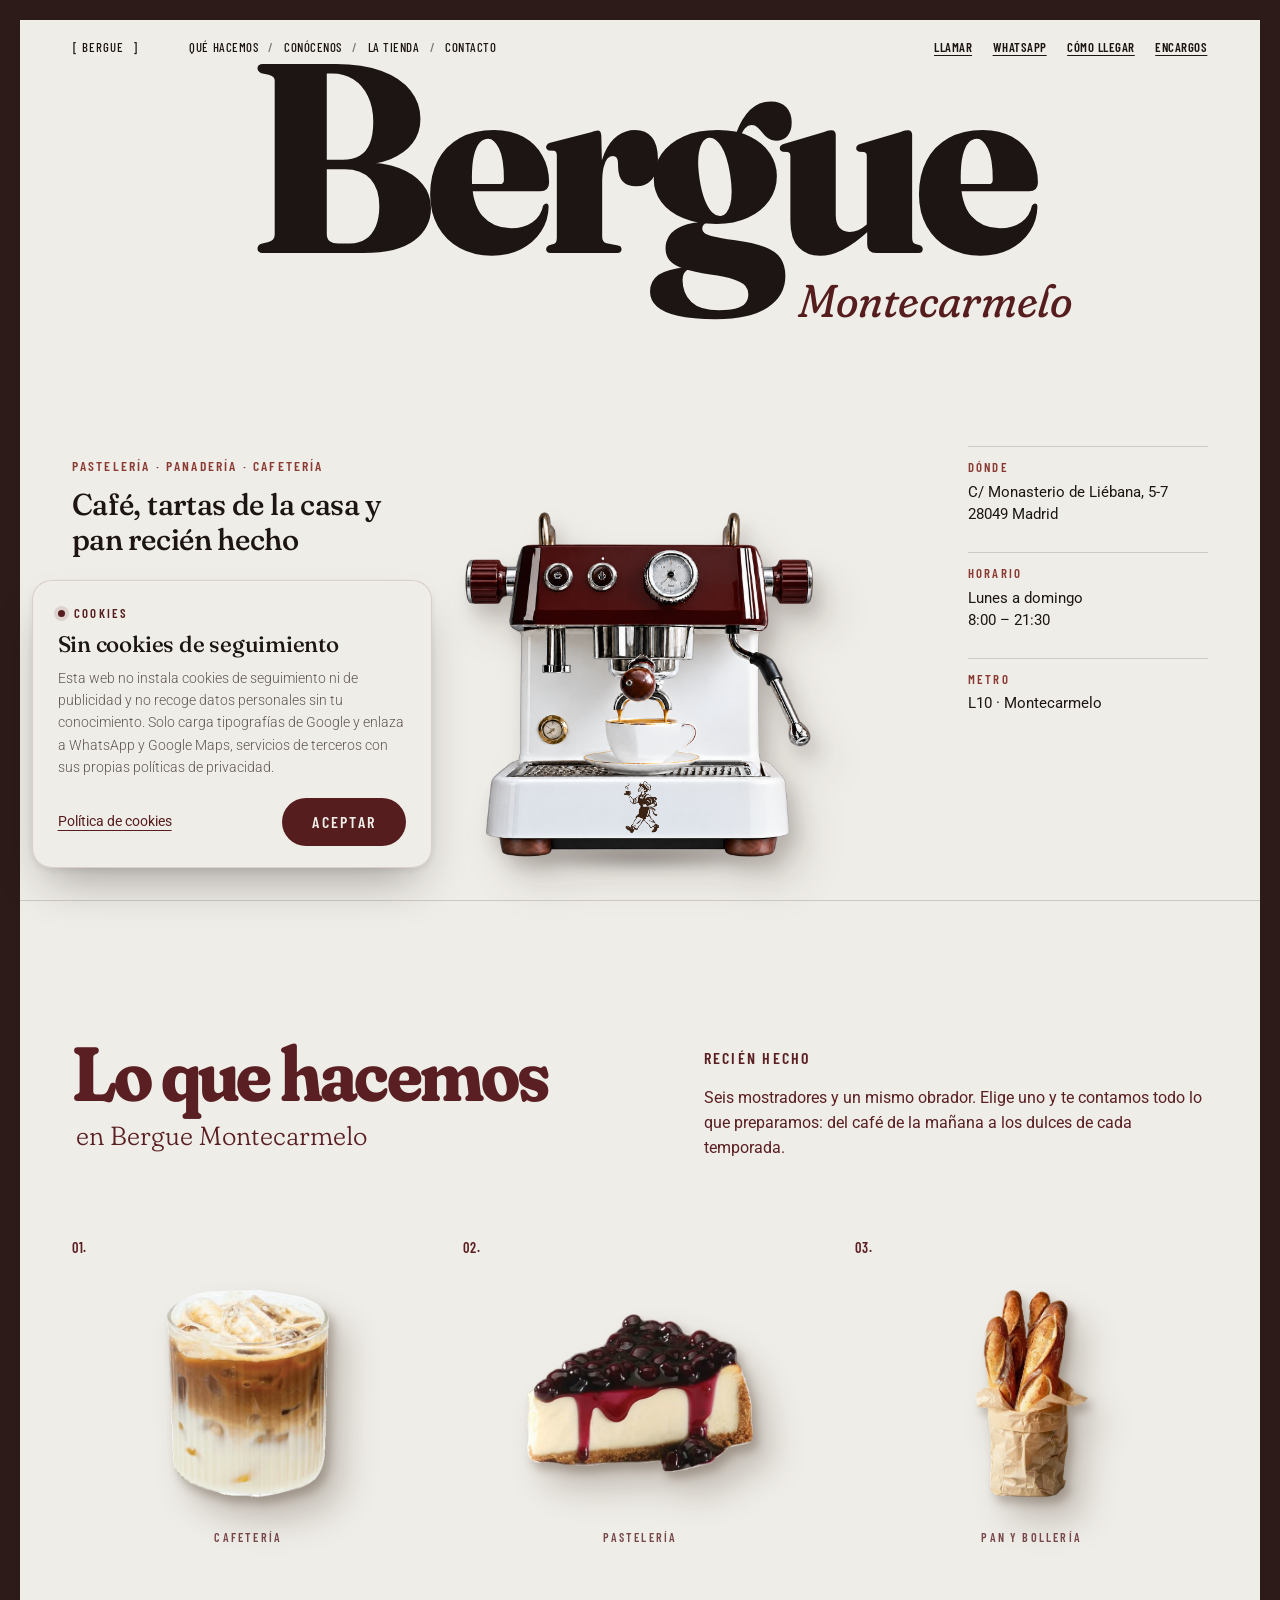
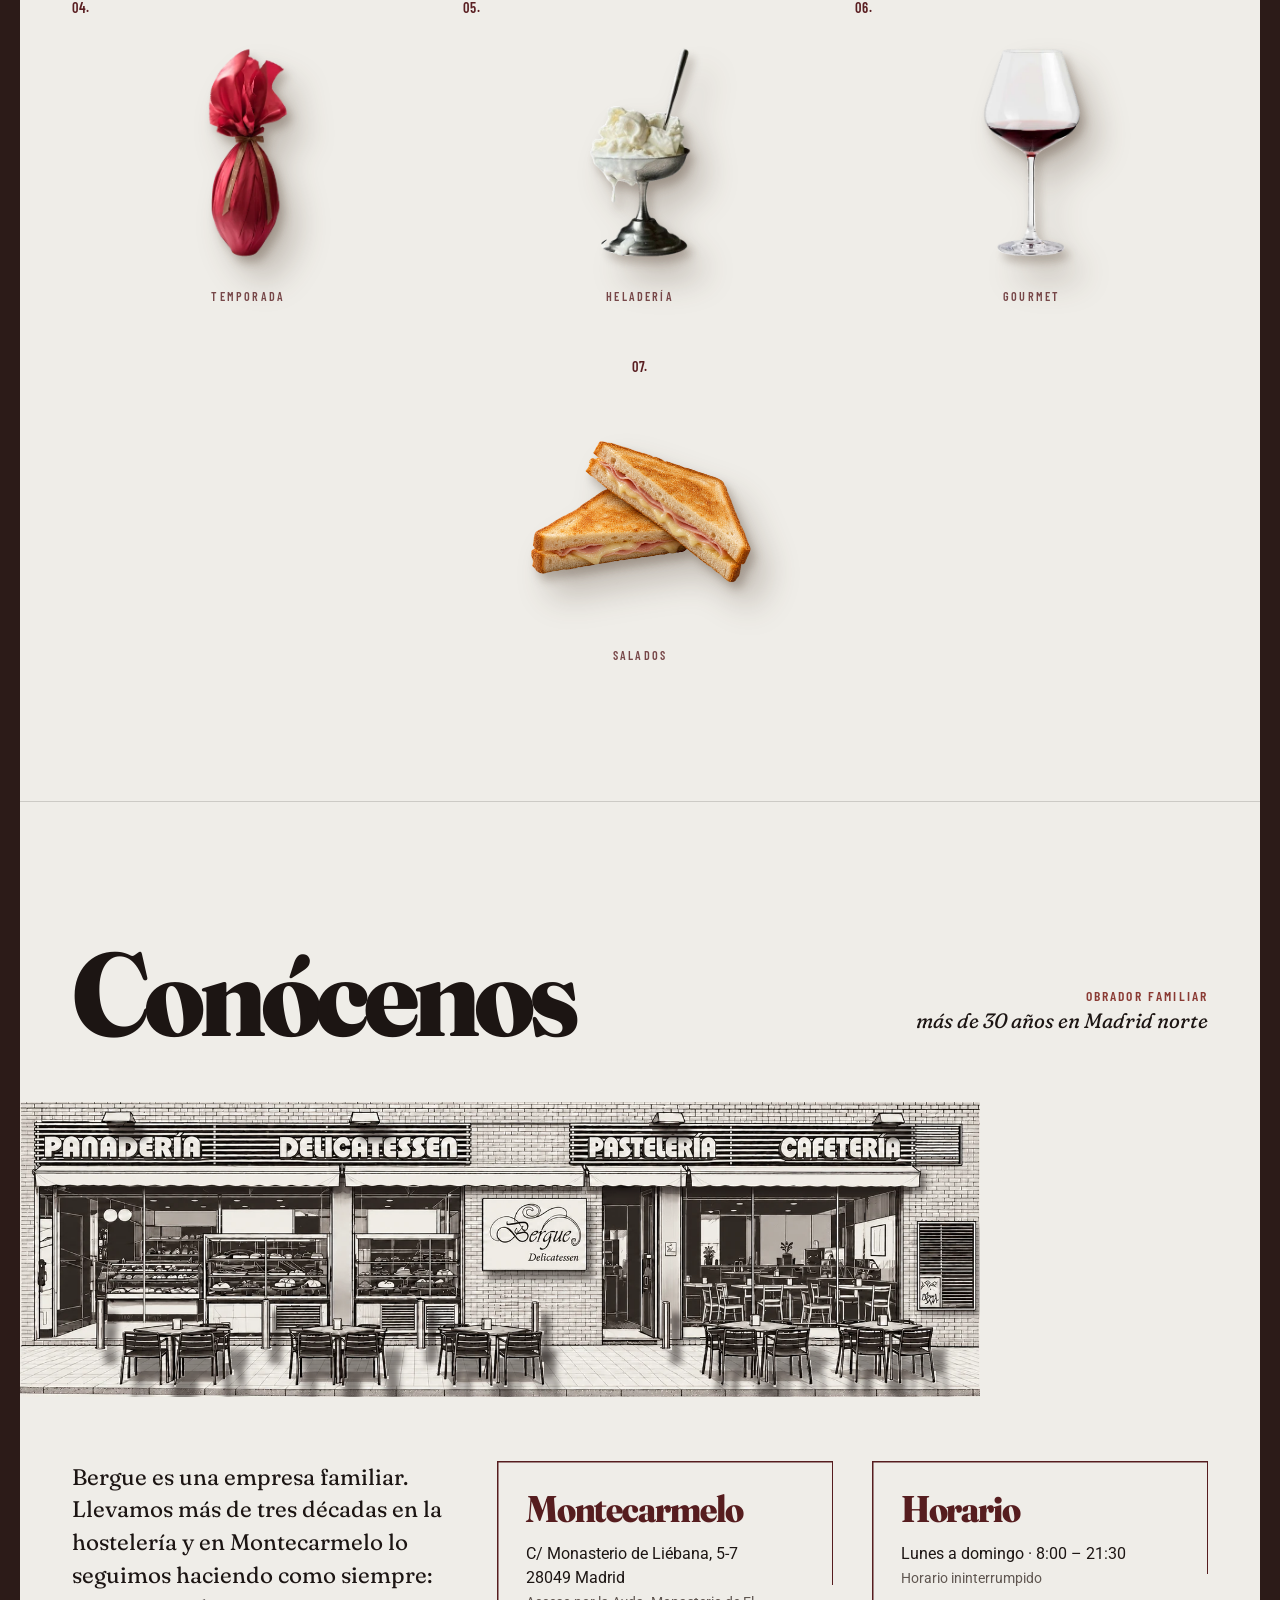
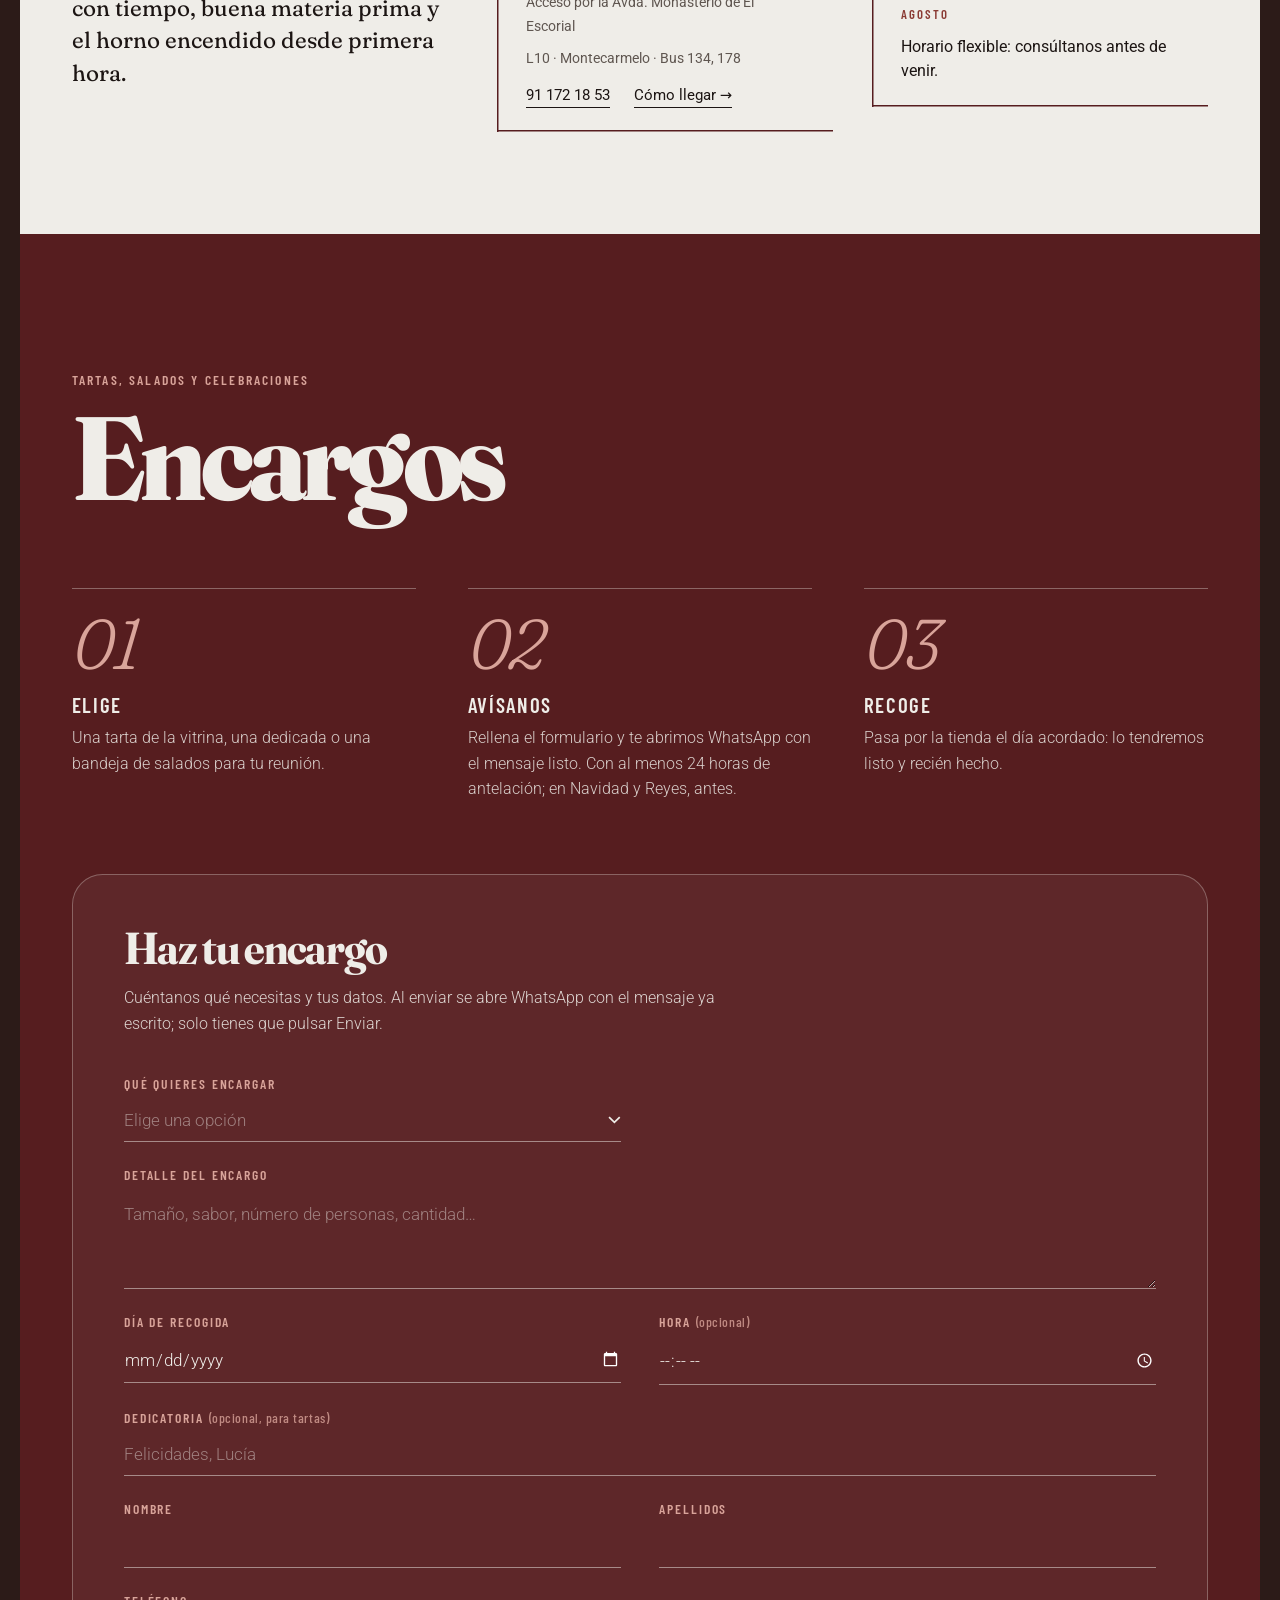
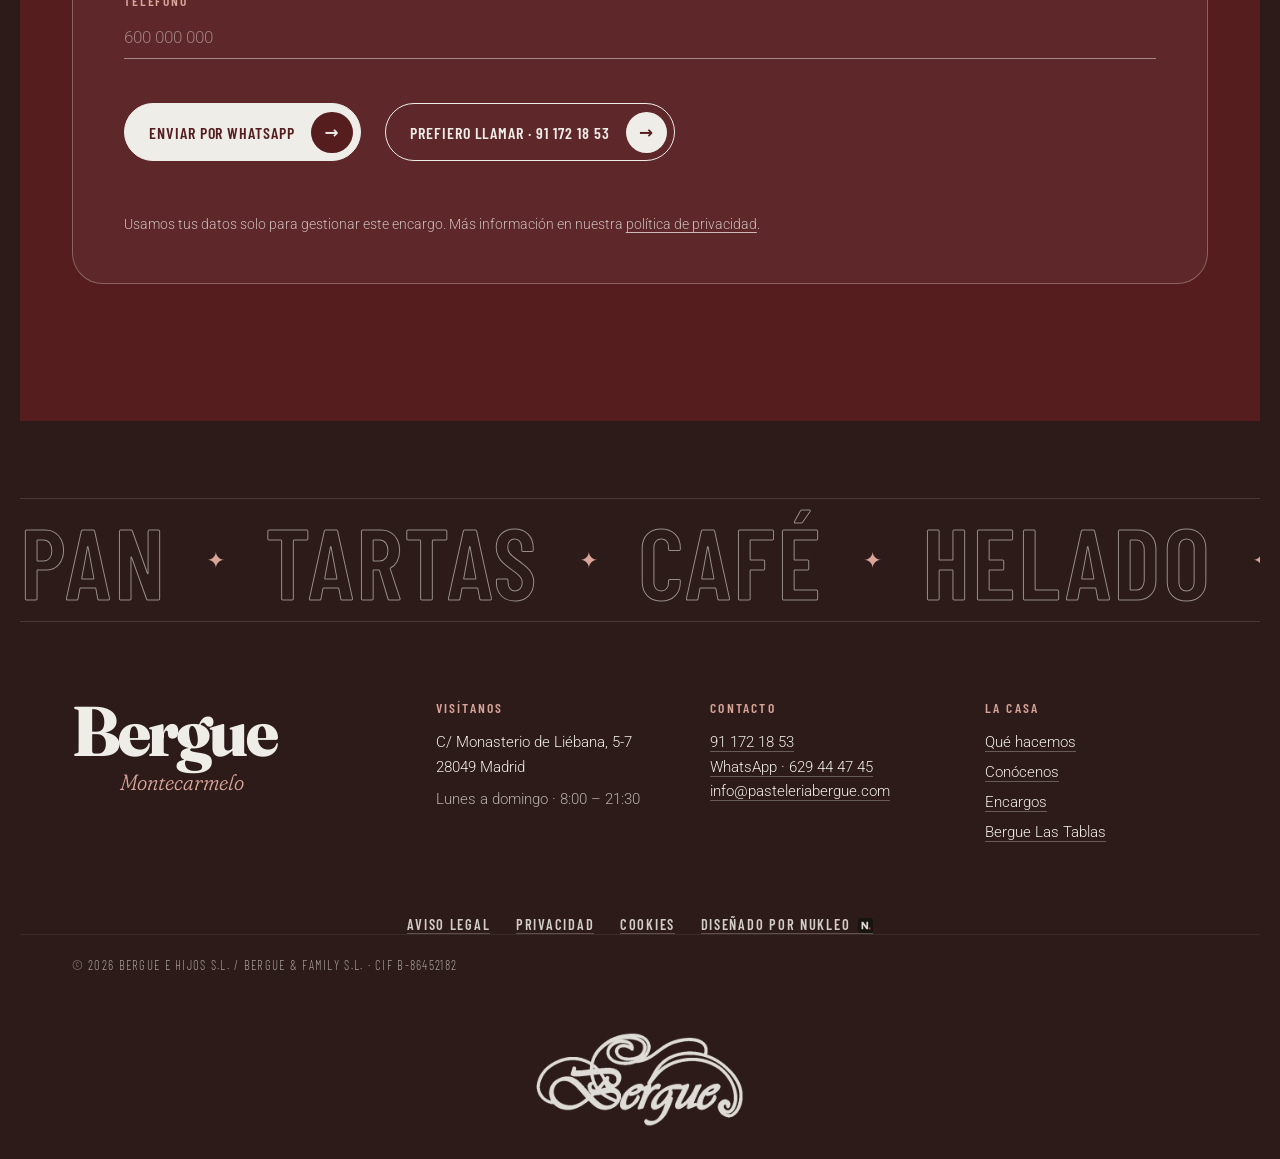
==== commit a6d62c8a: "feat: enlace Diseñado por Nukleo en el pie, como en Las Tablas Co-Authored-By: Claude Sonnet 5.5 <no" ====
--- a/index.html
+++ b/index.html
@@ -338,6 +338,7 @@
       <a href="/aviso-legal/">Aviso legal</a>
       <a href="/privacidad/">Privacidad</a>
       <a href="/cookies/">Cookies</a>
+      <a href="https://nukleosmart.com" rel="noopener" target="_blank">Diseñado por Nukleo<svg xmlns="http://www.w3.org/2000/svg" viewBox="0 0 64 64" width="15" height="15" aria-hidden="true" focusable="false" style="display:inline-block;vertical-align:-3px;margin-left:.5em"><rect width="64" height="64" rx="14" fill="#14140f"/><path d="M15 48V16h7.2l13.6 19.6V16H43v32h-7.2L22.2 28.4V48z" fill="#faf9f6"/><rect x="45.5" y="40.5" width="7.5" height="7.5" fill="#ff4b3e"/></svg></a>
     </nav>
     <p class="pie__legal">© 2026 BERGUE E HIJOS S.L. / BERGUE &amp; FAMILY S.L. · CIF B-86452182</p>
     <div class="pie__firma"><span class="pie__logo" role="img" aria-label="Bergue"></span></div>
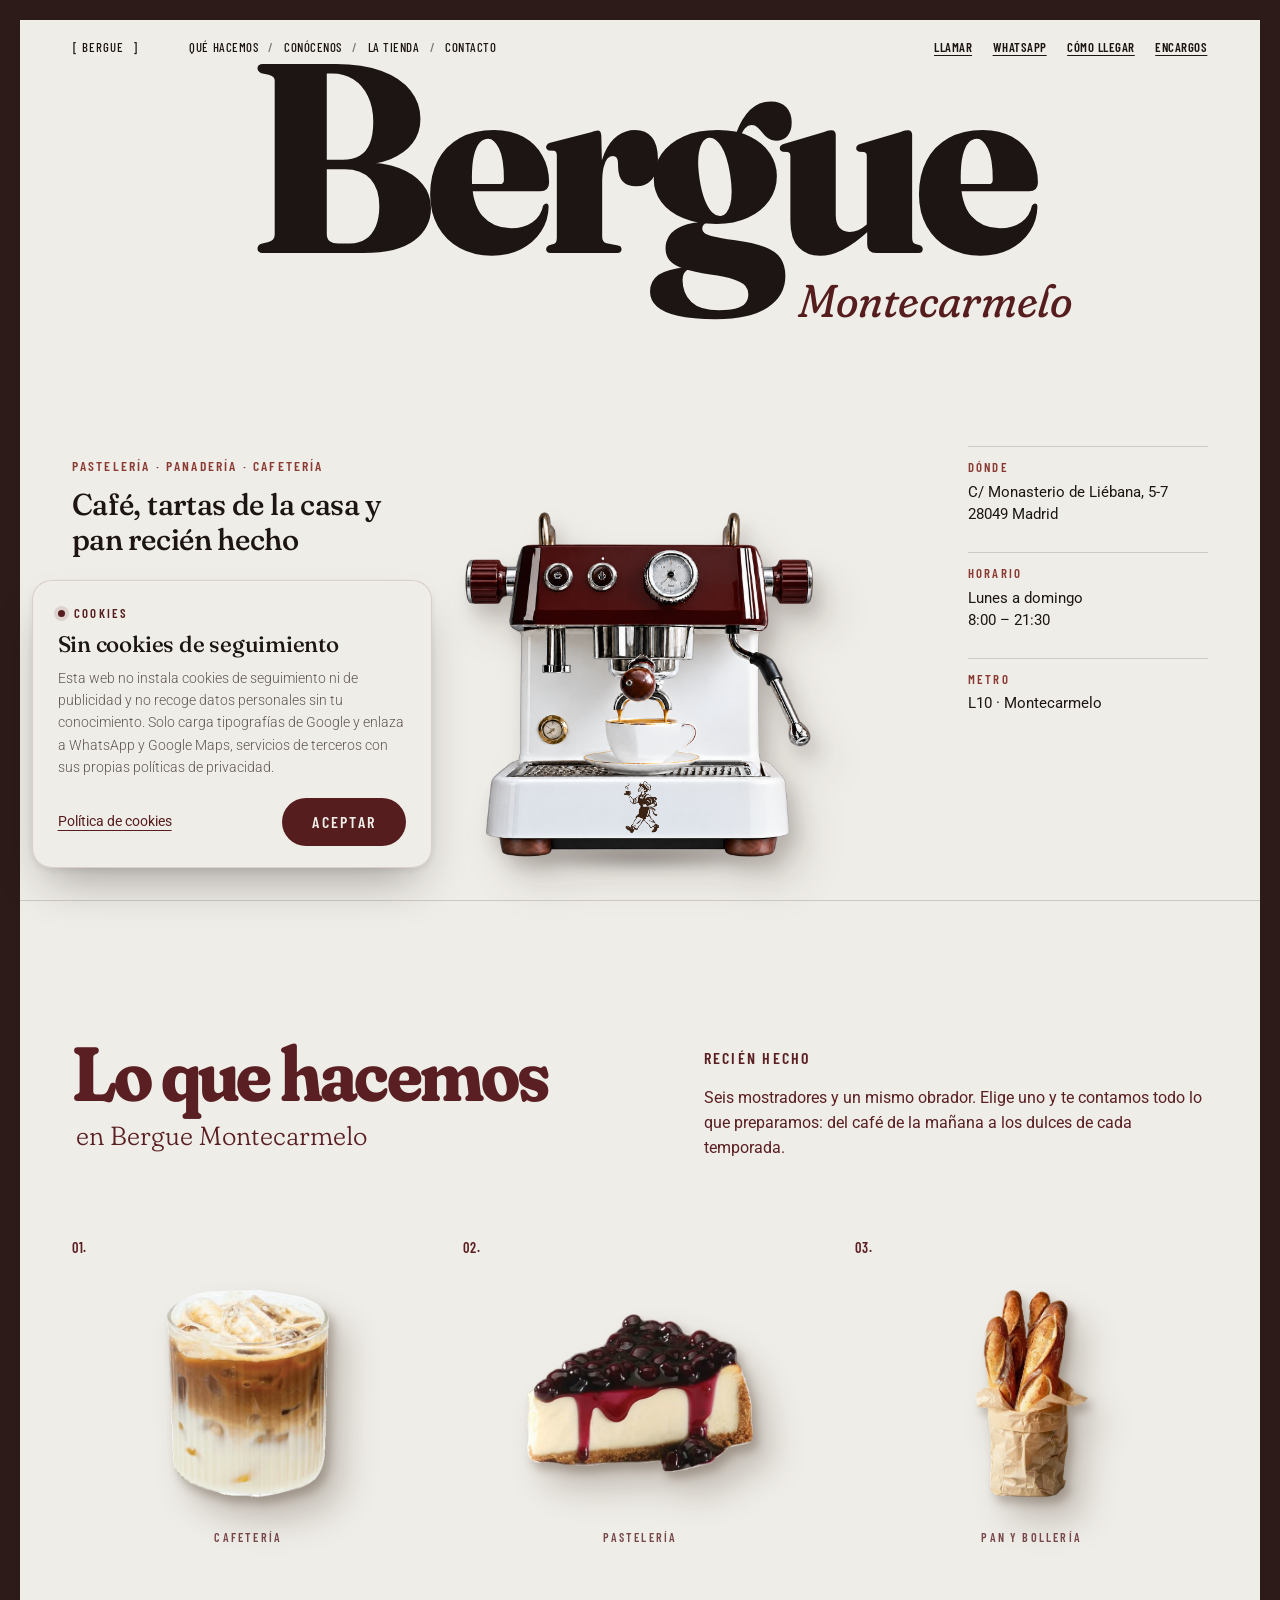
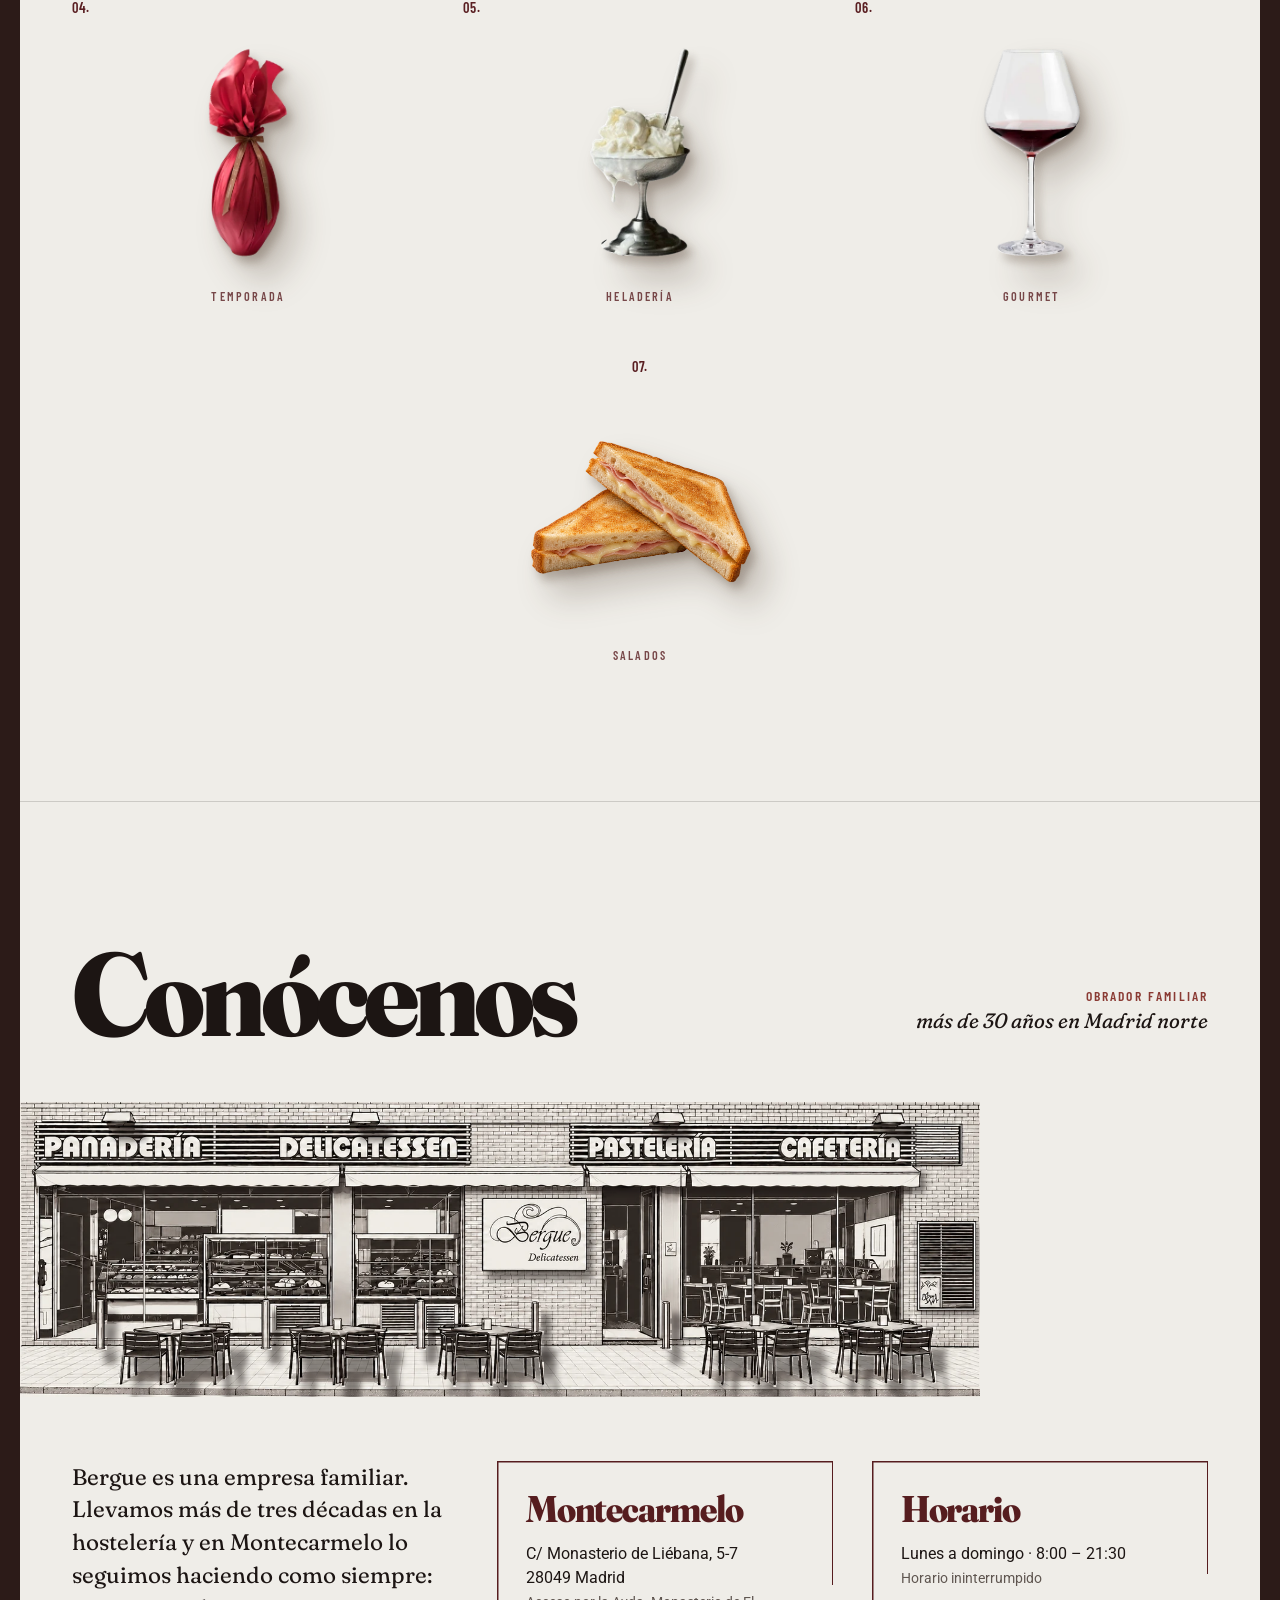
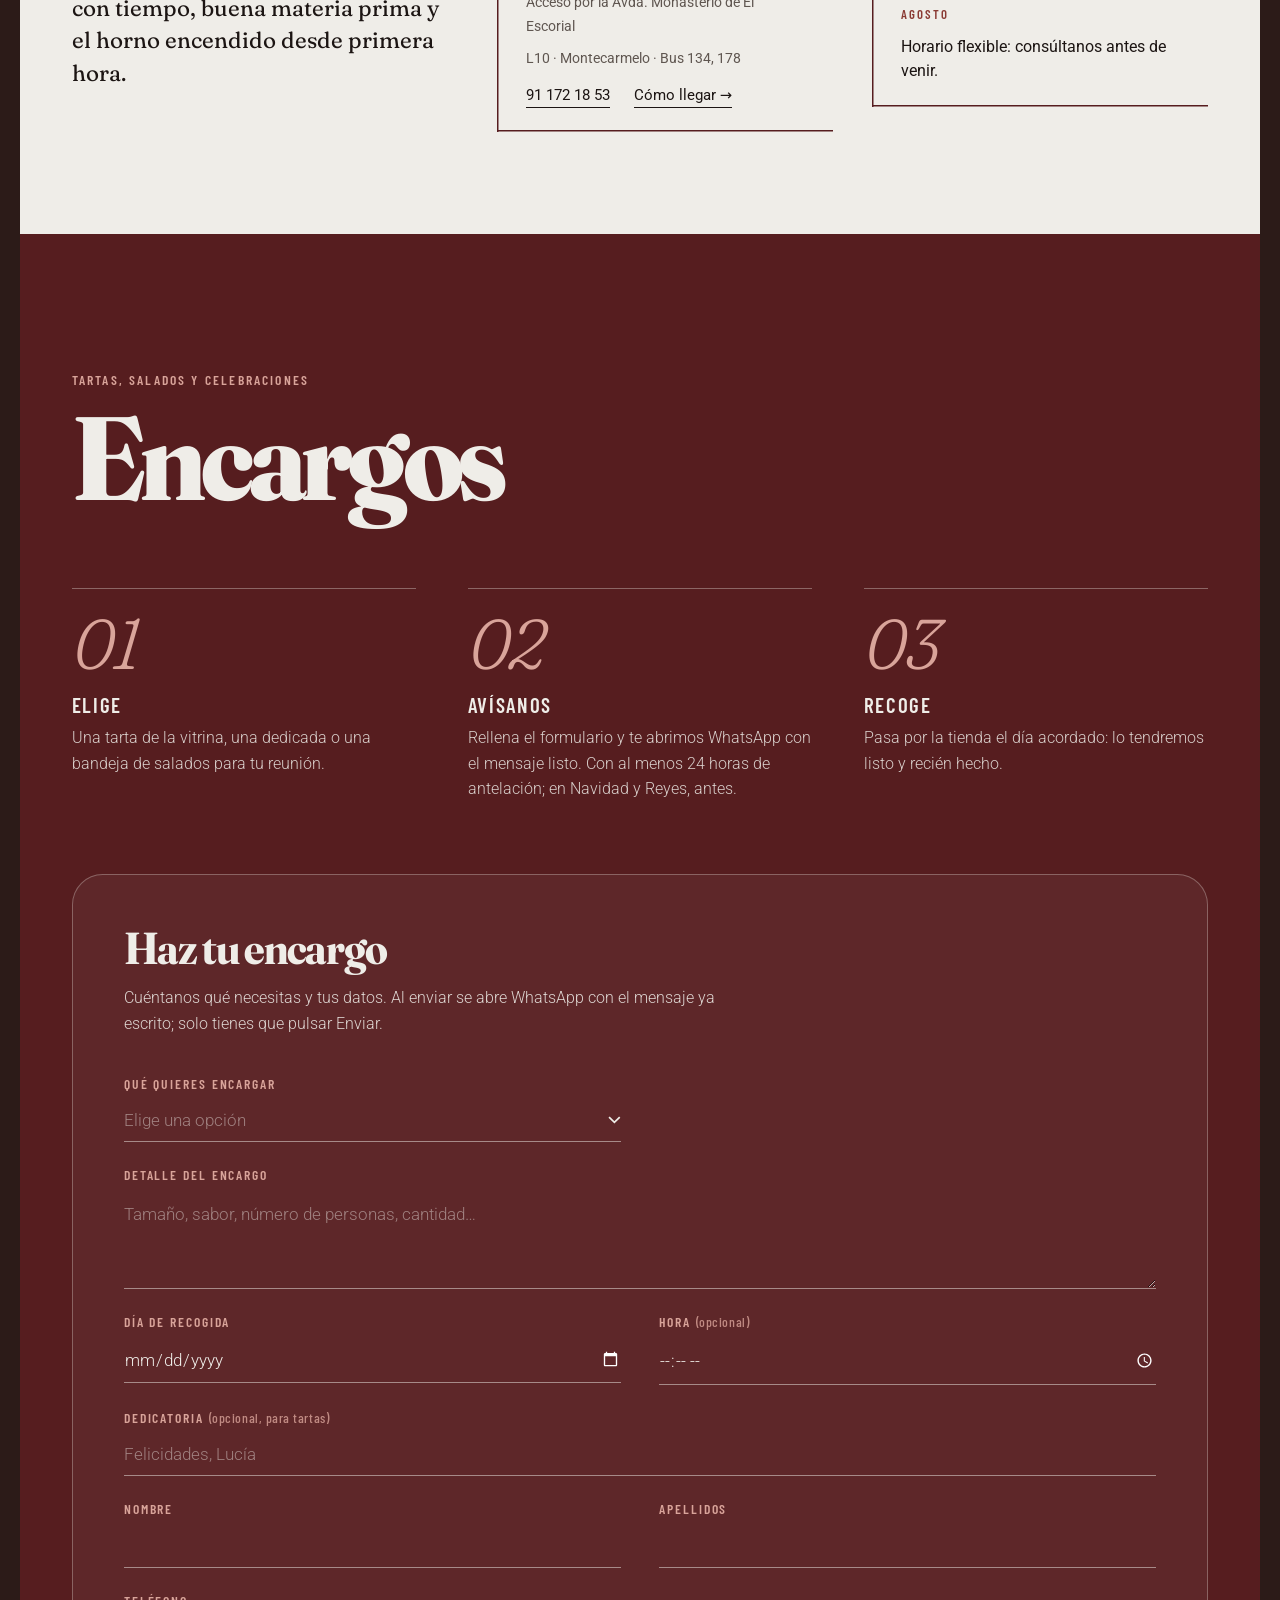
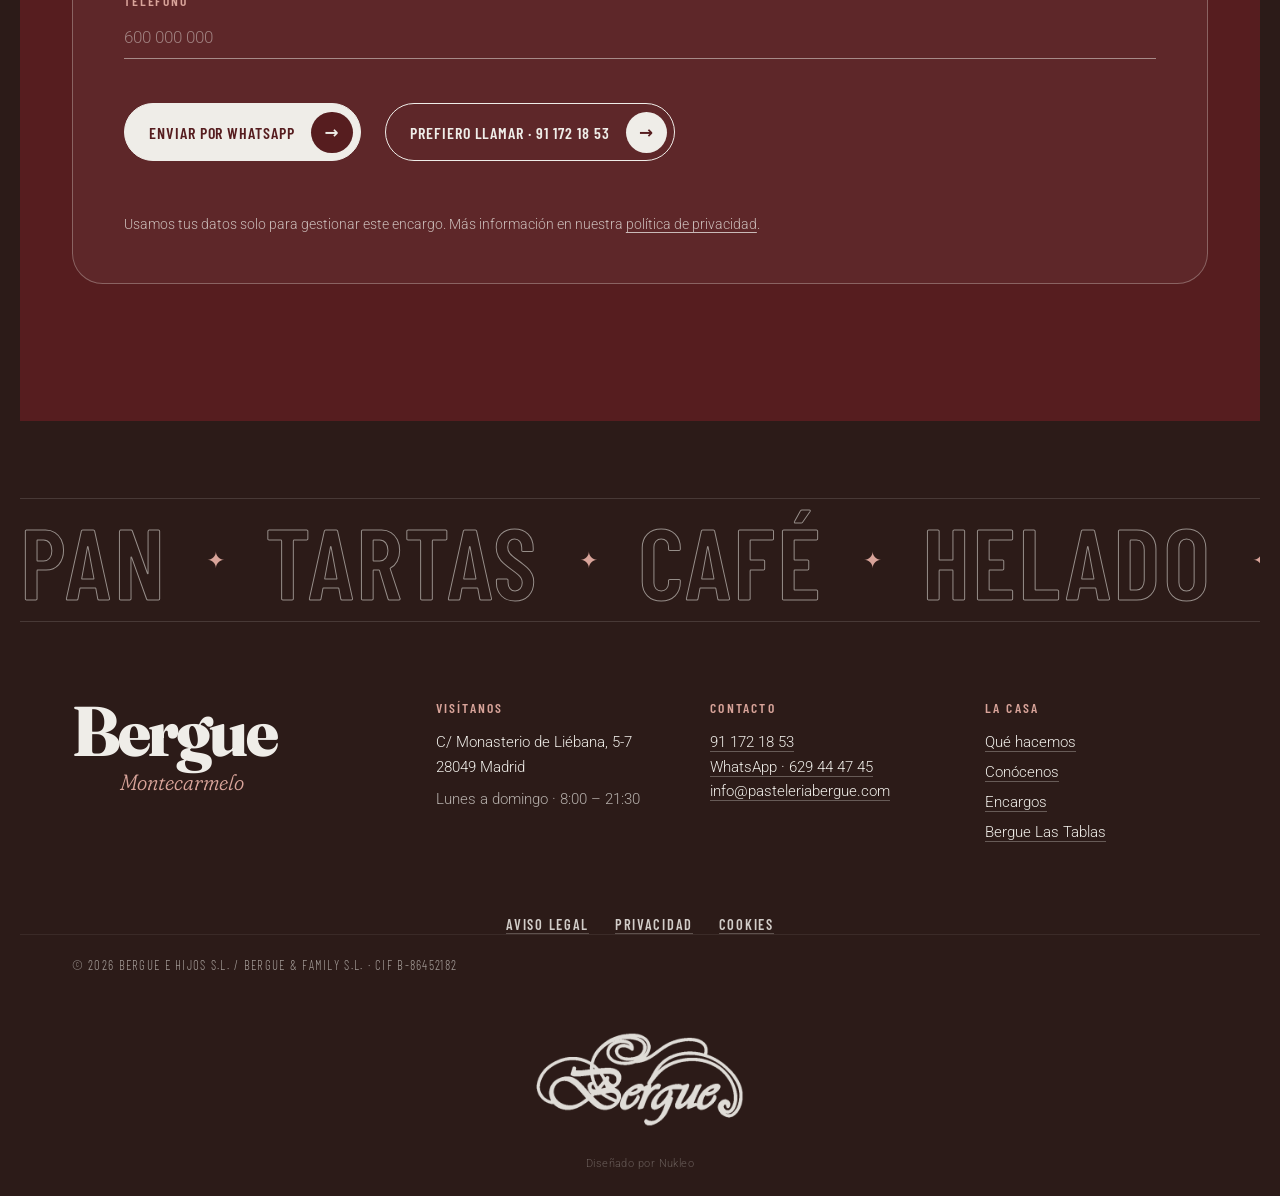
==== commit 8b86c84a: "style: crédito de Nukleo más discreto, bajo el logo del pie Co-Authored-By: Claude Sonnet 5.5 <norep" ====
--- a/index.html
+++ b/index.html
@@ -16,7 +16,7 @@
   <link rel="stylesheet" href="css/hero-cafetera.css?v=6" />
   <link rel="stylesheet" href="css/oferta.css?v=59" />
   <link rel="stylesheet" href="css/conocenos.css?v=37" />
-  <link rel="stylesheet" href="css/pie.css?v=39" />
+  <link rel="stylesheet" href="css/pie.css?v=40" />
   <link rel="stylesheet" href="css/encargo.css?v=42" />
   <link rel="stylesheet" href="css/catalogos.css?v=1" />
   <link rel="stylesheet" href="css/cookies.css?v=2" />
@@ -338,10 +338,10 @@
       <a href="/aviso-legal/">Aviso legal</a>
       <a href="/privacidad/">Privacidad</a>
       <a href="/cookies/">Cookies</a>
-      <a href="https://nukleosmart.com" rel="noopener" target="_blank">Diseñado por Nukleo<svg xmlns="http://www.w3.org/2000/svg" viewBox="0 0 64 64" width="15" height="15" aria-hidden="true" focusable="false" style="display:inline-block;vertical-align:-3px;margin-left:.5em"><rect width="64" height="64" rx="14" fill="#14140f"/><path d="M15 48V16h7.2l13.6 19.6V16H43v32h-7.2L22.2 28.4V48z" fill="#faf9f6"/><rect x="45.5" y="40.5" width="7.5" height="7.5" fill="#ff4b3e"/></svg></a>
     </nav>
     <p class="pie__legal">© 2026 BERGUE E HIJOS S.L. / BERGUE &amp; FAMILY S.L. · CIF B-86452182</p>
     <div class="pie__firma"><span class="pie__logo" role="img" aria-label="Bergue"></span></div>
+    <p class="pie__credito"><a href="https://nukleosmart.com" rel="noopener" target="_blank">Diseñado por Nukleo</a></p>
   </footer>
 
   <script type="module" src="js/hero.js?v=40"></script>
--- a/css/pie.css
+++ b/css/pie.css
@@ -175,3 +175,20 @@
 
 .pie__avisos a { color: inherit; opacity: 0.85; text-underline-offset: 4px; }
 .pie__avisos a:hover, .pie__avisos a:focus-visible { opacity: 1; text-decoration: underline; }
+
+/* Crédito de diseño: muy discreto, al final del pie */
+.pie .pie__credito {
+  margin: 1.25rem 0 0;
+  text-align: center;
+  font-family: var(--font-body);
+  font-size: 0.68rem;
+  font-weight: 300;
+  letter-spacing: 0.04em;
+}
+.pie .pie__credito a {
+  border-bottom: 0;
+  opacity: 0.3;
+  transition: opacity var(--dur-fast);
+}
+.pie .pie__credito a:hover,
+.pie .pie__credito a:focus-visible { opacity: 0.75; color: inherit; }
